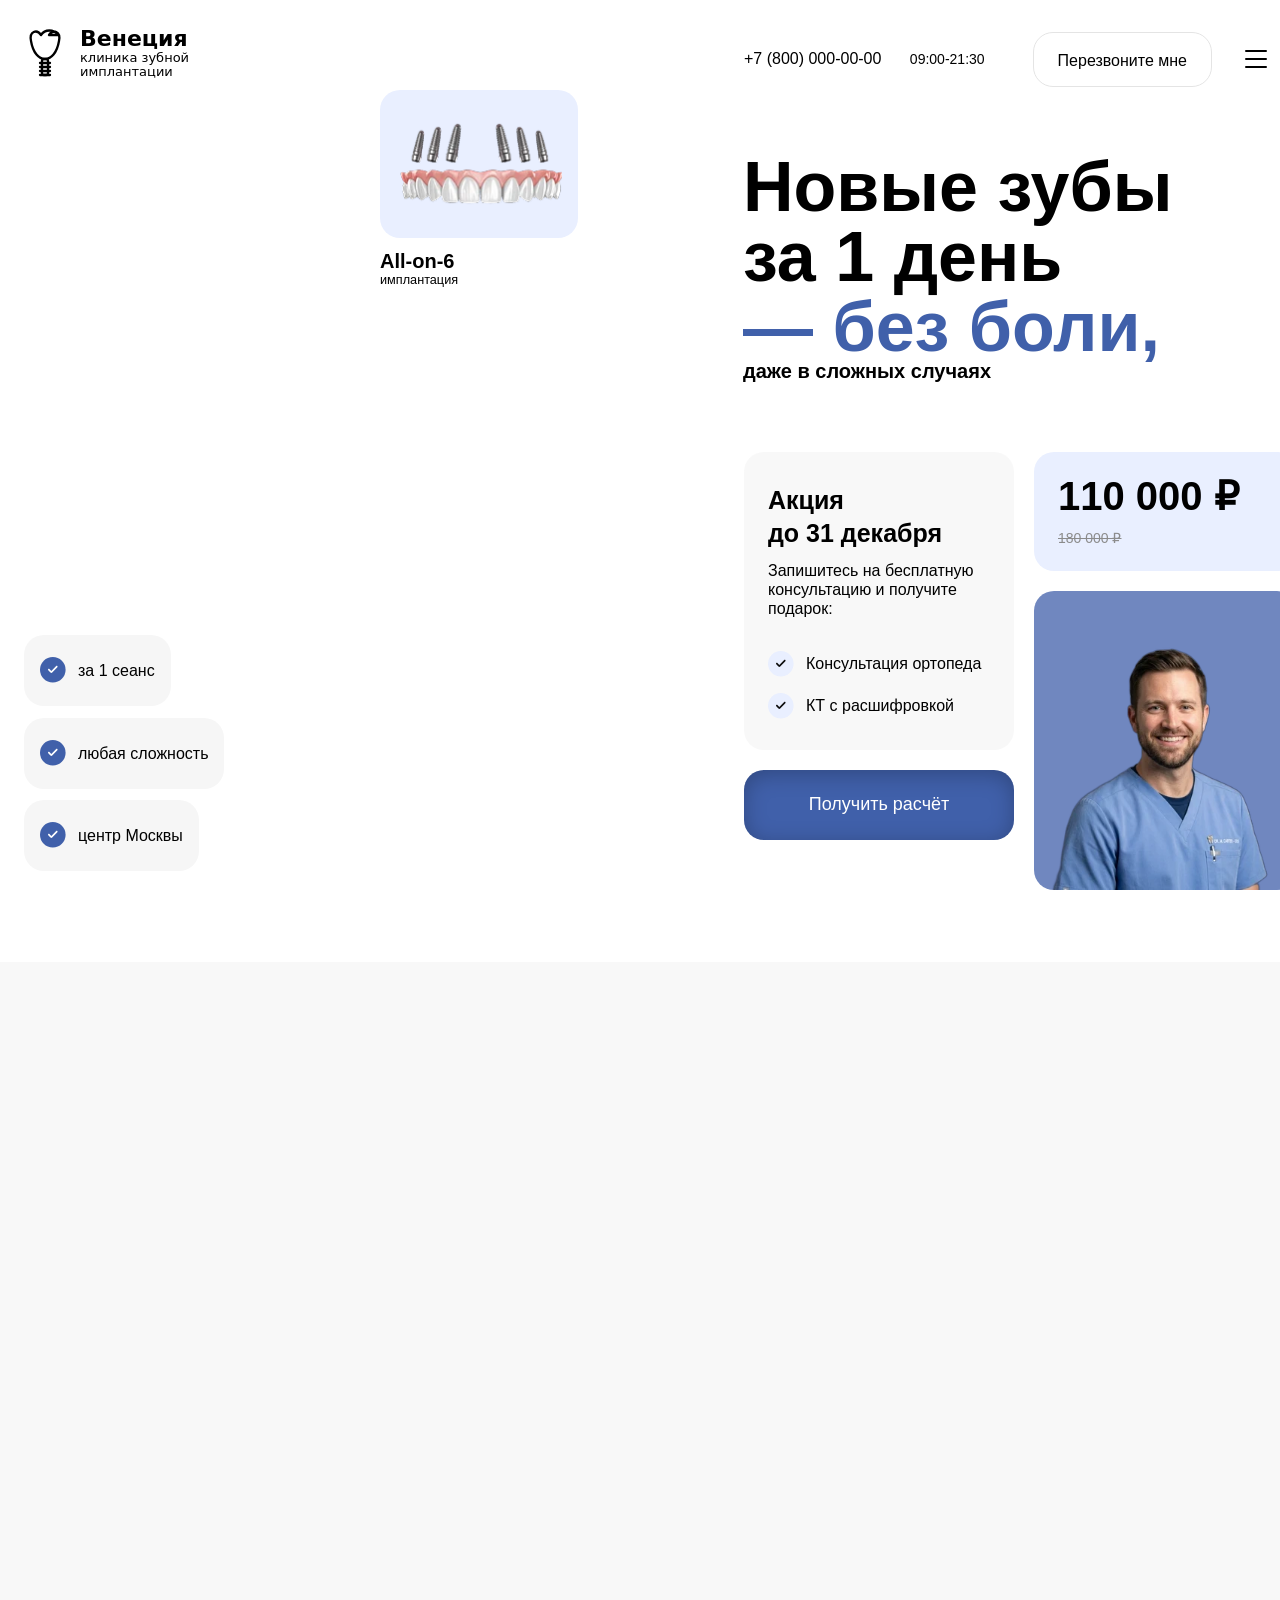
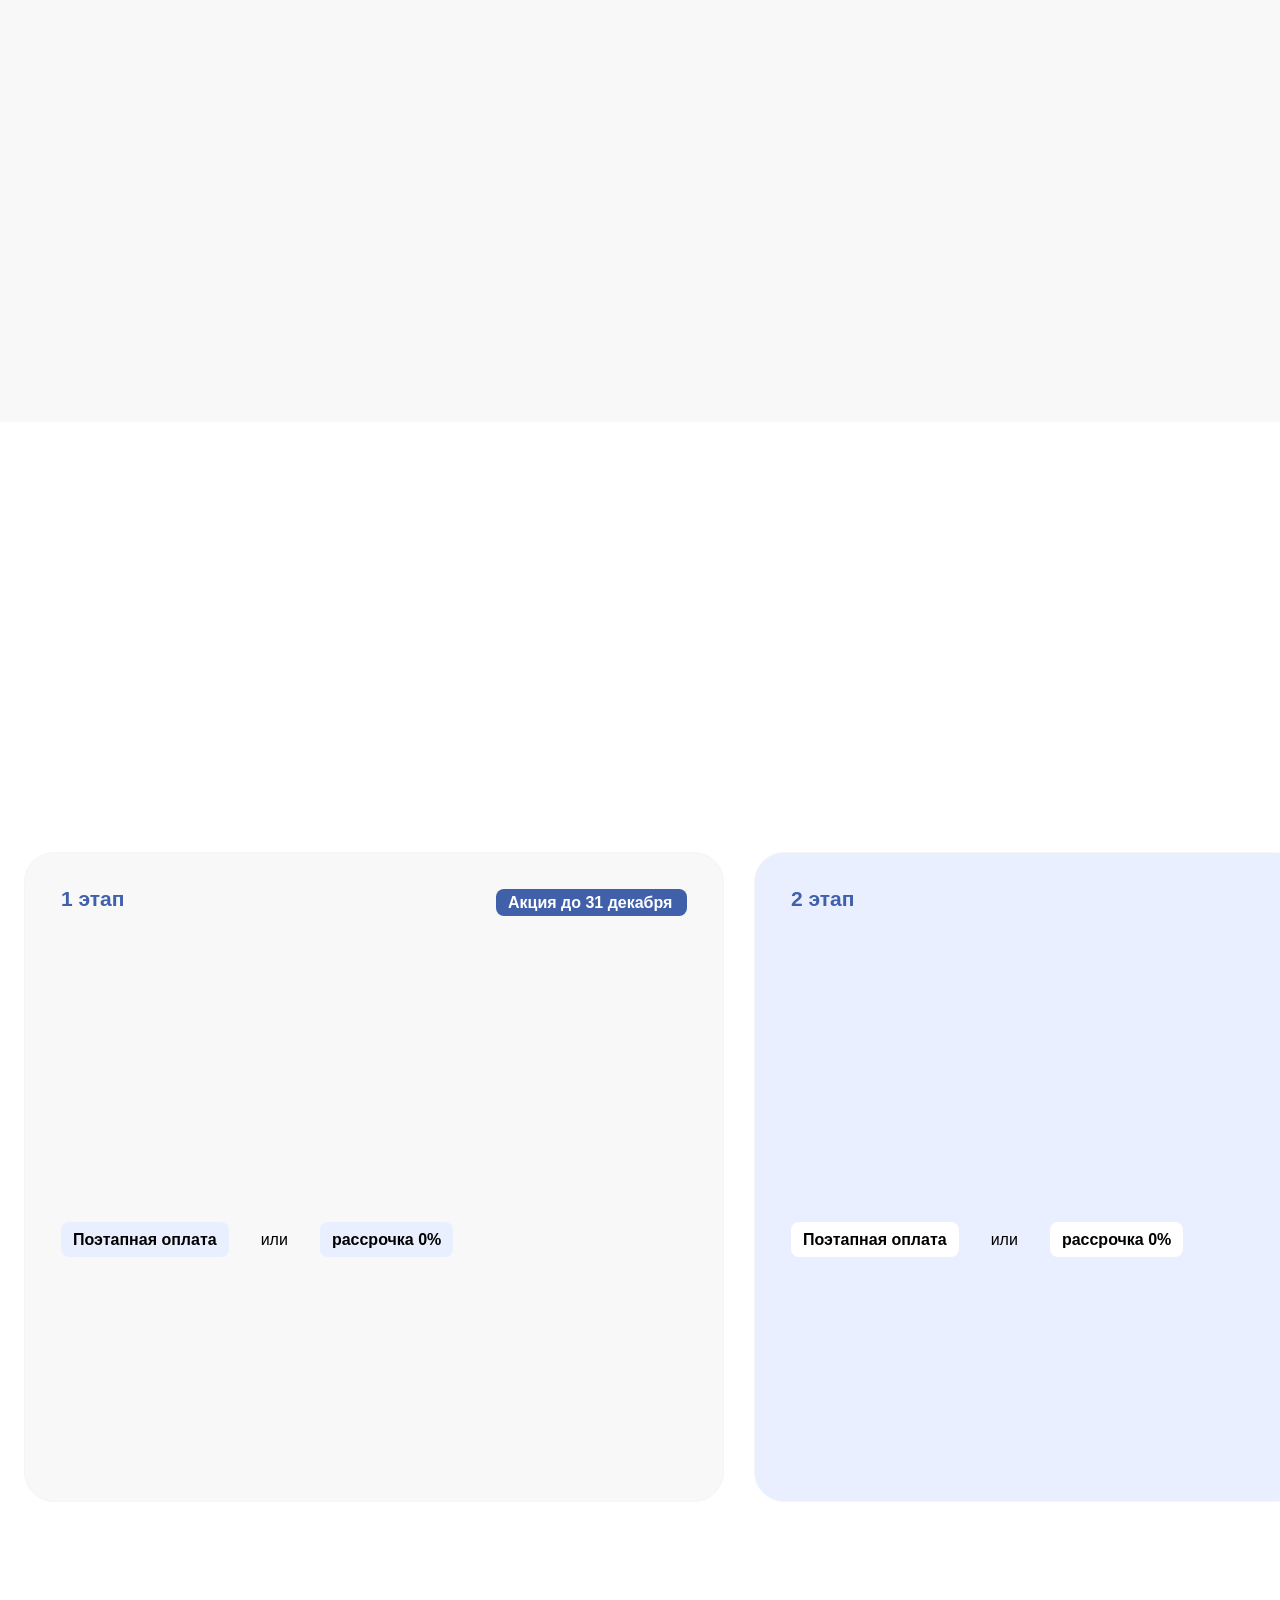
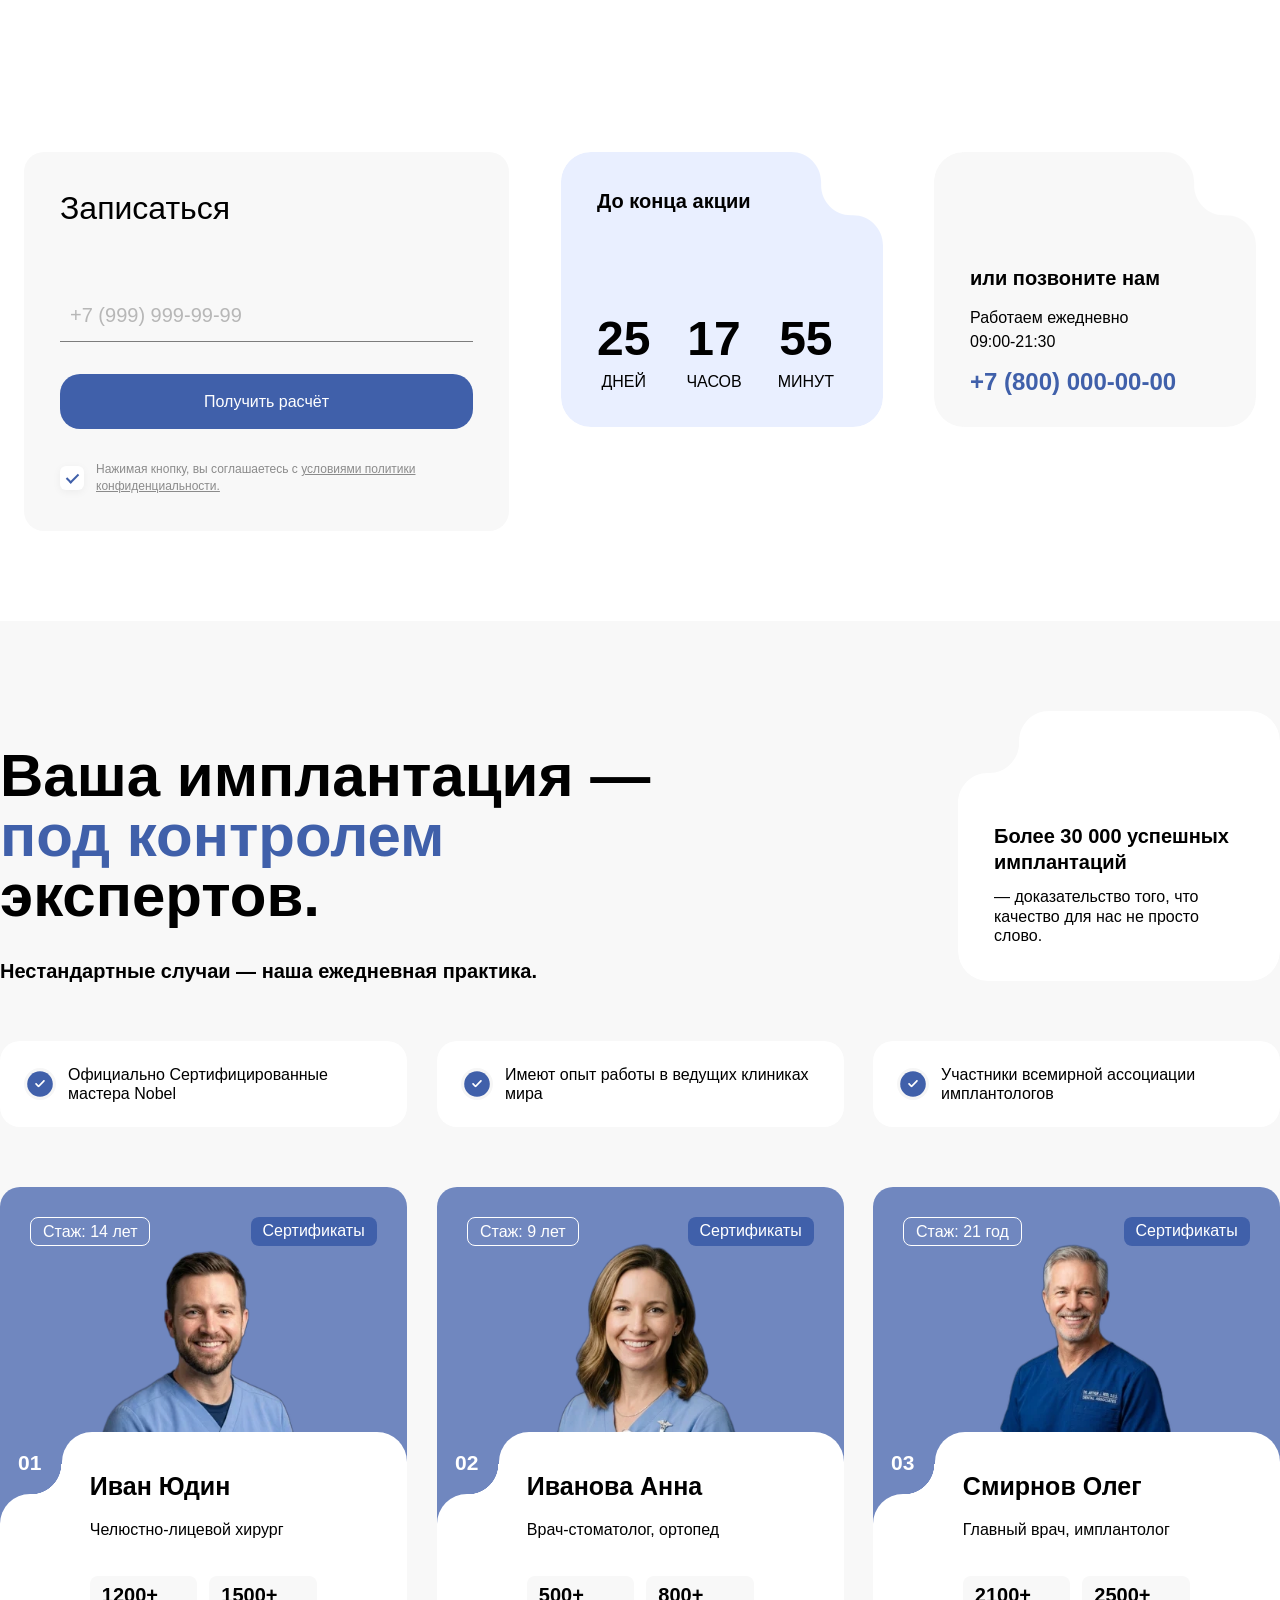
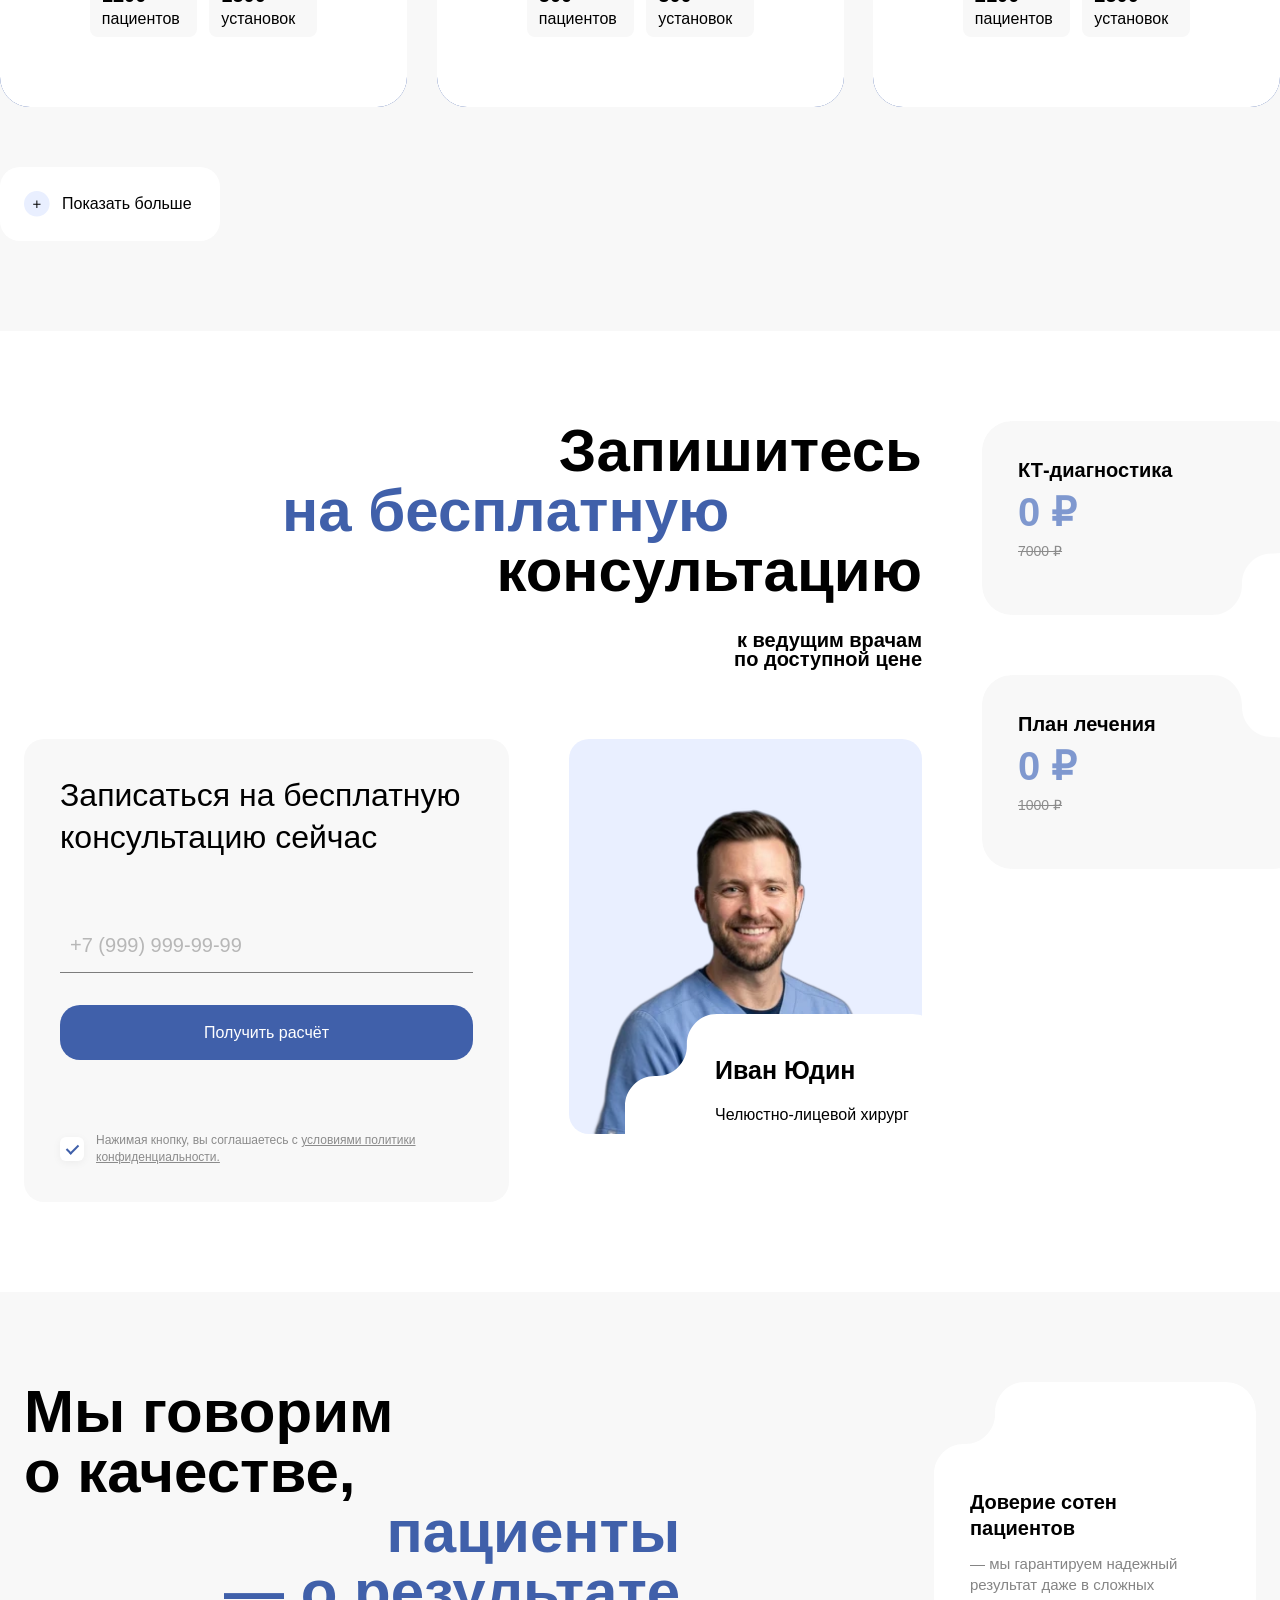
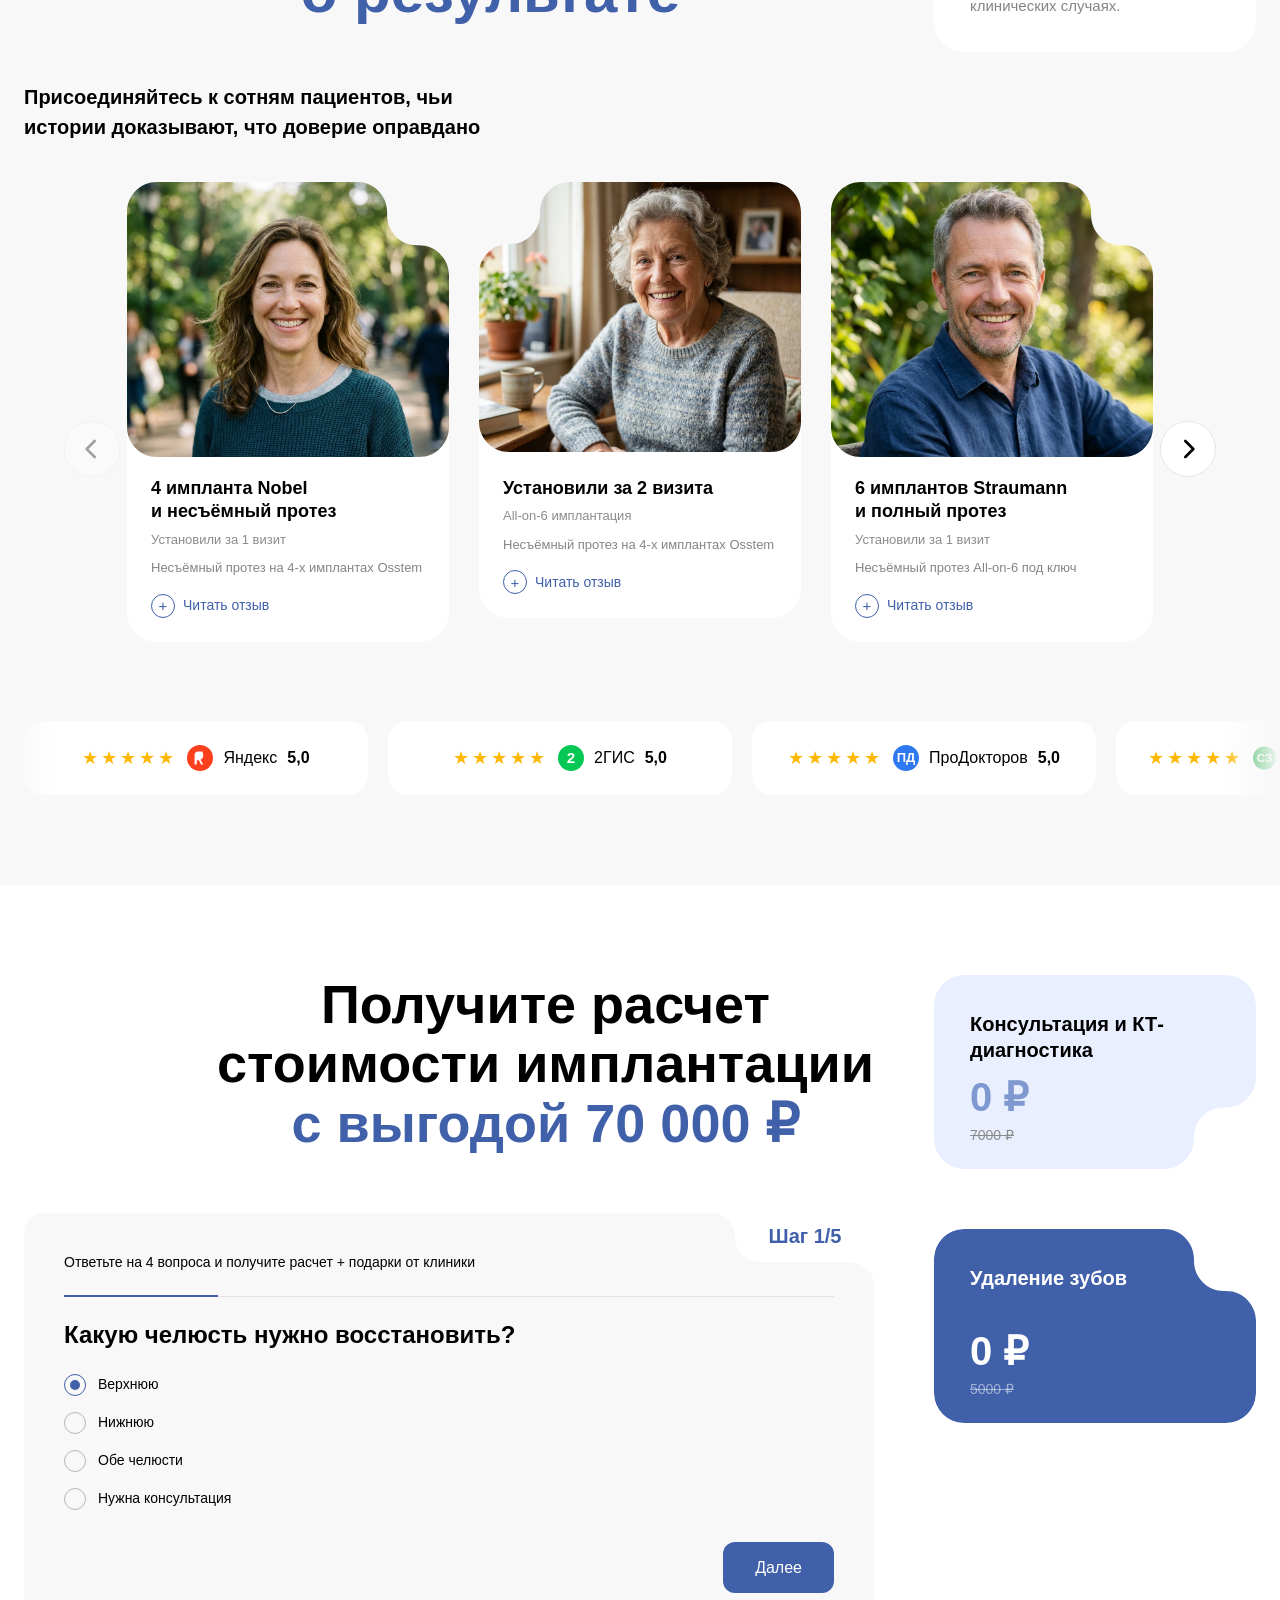
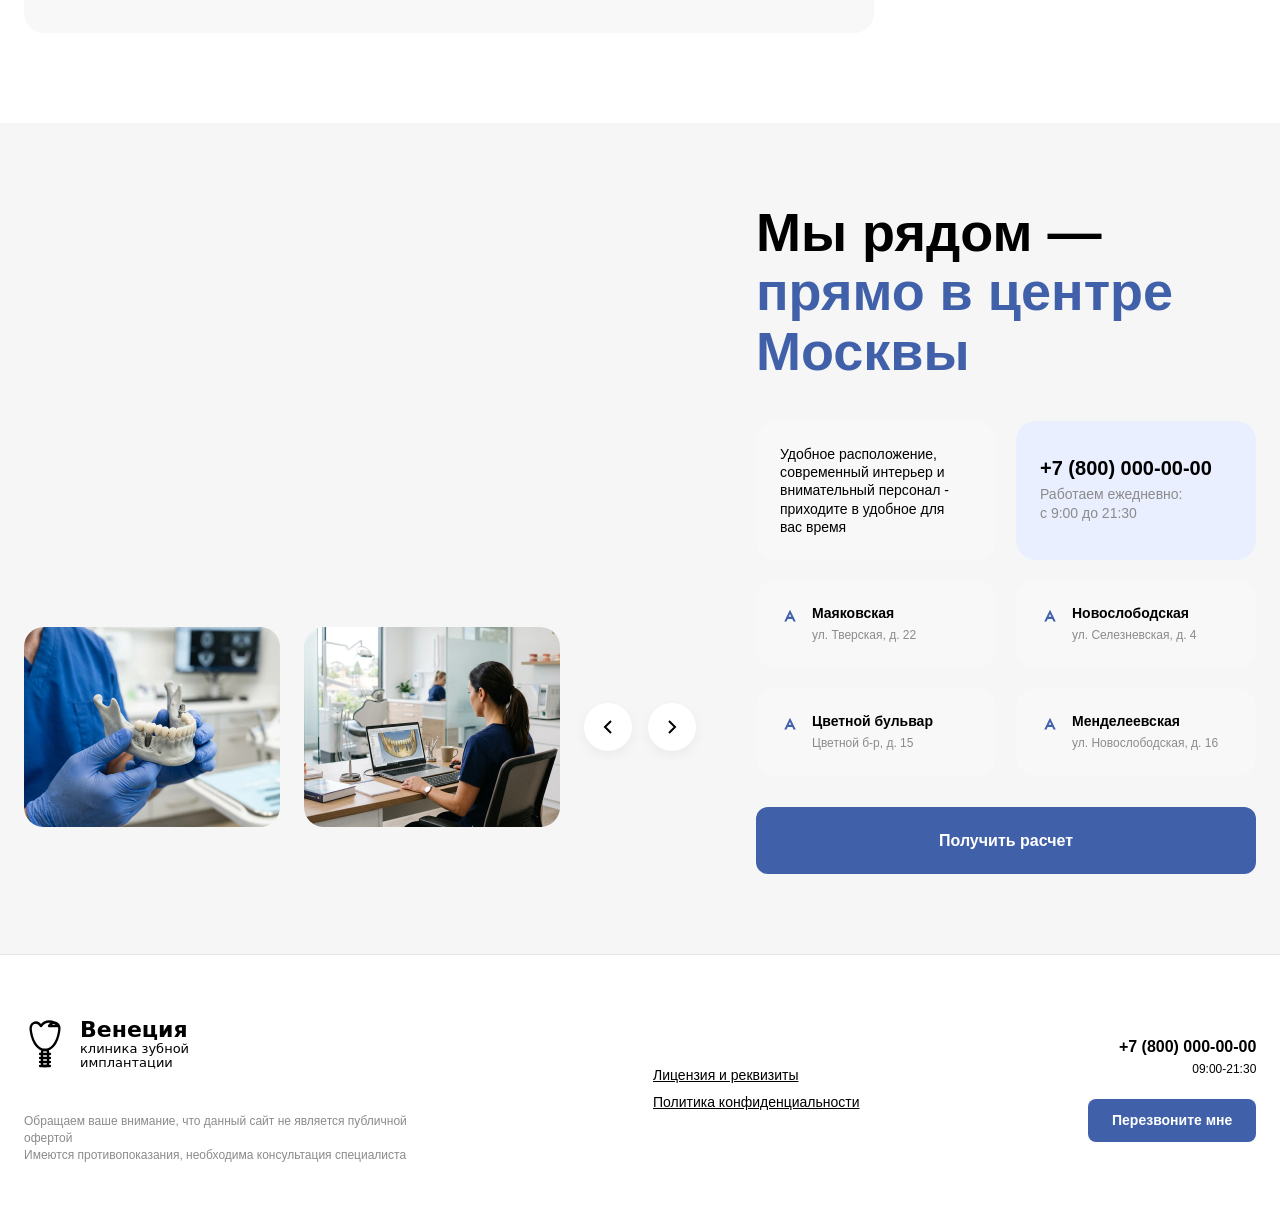
==== index.html @ 9b6a2ce0 "почти шапка" ====
<!DOCTYPE html>

<html lang="ru">

<head>
  <meta charset="utf-8" />
  <meta content="width=device-width, initial-scale=1.0" name="viewport" />
  <meta
    content="Клиника зубной имплантации Венеция — новые зубы за 1 день. Швейцарские технологии, анестезия нового поколения, гарантия приживаемости до 99%."
    name="description" />
  <meta content="index, follow" name="robots" />
  <link href="index.html" rel="canonical" />
  <title>Венеция — клиника зубной имплантации</title>
  <link href="css/index.css?v=48" rel="stylesheet" />
  <script>
    (function () {
      try { history.scrollRestoration = 'manual'; } catch (e) {}
      if (location.hash) {
        history.replaceState(null, '', location.pathname + location.search);
      }
      document.documentElement.classList.add('scroll-lock-boot');
      window.scrollTo(0, 0);
    })();
  </script>
  <script src="js/main.js?v=48" type="module"></script>
</head>

<body>
  <header class="header">
    <div class="container header__container">
      <a aria-label="Венеция — на главную" class="header__logo" href="index.html">
        <span class="visually-hidden">Венеция — клиника зубной имплантации</span>
        <svg aria-hidden="true" focusable="false" height="70" viewbox="0 0 260 70" width="260" xmlns="http://www.w3.org/2000/svg">
          <g fill="none" stroke="#000000" stroke-linecap="round" stroke-linejoin="round" stroke-width="2.3"
            transform="translate(5,5)">
            <path d="M30 6
             C24 0, 16 0, 12 6
             C8 0, 0 2, 2 12
             C4 24, 10 30, 16 30
             C22 30, 28 24, 30 12
             C32 2, 24 0, 20 6 Z"></path>
            <rect height="16" rx="2" width="6" x="13" y="30"></rect>
            <path d="M11 34 L21 34
             M11 38 L21 38
             M11 42 L21 42
             M11 46 L21 46"></path>
          </g>
          <g fill="#000000" font-family="system-ui, -apple-system, BlinkMacSystemFont, 'Segoe UI', Roboto, sans-serif">
            <text font-size="22" font-weight="600" x="56" y="22">
              Венеция
            </text>
            <text font-size="13" x="56" y="38">
              клиника зубной
            </text>
            <text font-size="13" x="56" y="52">
              имплантации
            </text>
          </g>
        </svg>
      </a>
      <div class="header__contacts">
        <a class="header__contacts-phone" href="tel:+78000000000">
          +7 (800) 000‑00‑00
        </a>
        <span class="header__contacts-phone-worktime">09:00-21:30</span>
      </div>
      <button class="header__call-button" type="button">
        Перезвоните мне
      </button>
      <button aria-controls="header-nav" aria-expanded="false" aria-label="Открыть меню"
        class="header__menu header__burger burger-button" data-burger-toggle="" type="button">
        <span class="header__burger-line"></span>
        <span class="header__burger-line"></span>
        <span class="header__burger-line"></span>
      </button>
    </div>
  </header>
  <nav aria-label="Основное меню" class="header__nav" id="header-nav" hidden>
    <ul class="header__nav-list">
      <li><a class="header__nav-link" href="#hero">Главная</a></li>
      <li><a class="header__nav-link" href="#result">Результаты</a></li>
      <li><a class="header__nav-link" href="#turnkey">Цены</a></li>
      <li><a class="header__nav-link" href="#booking">Акции</a></li>
      <li><a class="header__nav-link" href="#experts">Врачи</a></li>
      <li><a class="header__nav-link" href="#consultation">Консультация</a></li>
      <li><a class="header__nav-link" href="#reviews">Отзывы</a></li>
      <li><a class="header__nav-link" href="#contacts">Контакты</a></li>
    </ul>
    <div class="header__nav-actions">
      <a class="header__nav-phone" href="tel:+78000000000">+7 (800) 000‑00‑00</a>
      <span class="header__nav-worktime">09:00-21:30</span>
      <button class="header__nav-call" type="button">Перезвоните мне</button>
    </div>
  </nav>
  <main class="main">
    <section class="hero" id="hero">
      <div class="container hero__container">
        <div class="hero__mobile-photo" role="img" aria-label="Интерьер клиники Венеция"></div>
        <div class="hero__video-wrapper">
          <div class="hero__video-mask" data-video-toggle="">
            <video autoplay="" class="hero__video-media" loop="" muted="" playsinline="" preload="auto"
              poster="images/photos/hero__video.webp" src="videos/hero__video.mp4">
            </video>
          </div>
          <div class="hero__video-preview-block">
            <img alt="превью челюсть" class="hero__video-preview-img" src="images/photos/hero__video-preview.webp" />
            <p class="hero__video-preview-text">All-on-6</p>
            <p class="hero__video-preview-text">имплантация</p>
          </div>
          <ul class="hero__video-list">
            <li class="hero__video-item"><img alt="Hero  Video Item Icon"
                src="images/icons/hero__video-item-icon.svg" />за 1 сеанс</li>
            <li class="hero__video-item"><img alt="Hero  Video Item Icon"
                src="images/icons/hero__video-item-icon.svg" />любая сложность</li>
            <li class="hero__video-item"><img alt="Hero  Video Item Icon"
                src="images/icons/hero__video-item-icon.svg" />центр Москвы</li>
          </ul>
        </div>
        <div class="hero__info-wrapper">
          <div class="hero__info-title">
            <h1>Новые зубы за 1 день</h1>
            <span>— без боли,</span>
            <span>даже в сложных случаях</span>
          </div>
          <div class="hero__info-content">
            <div class="hero__info-action">
              <h3 class="hero__info-action-title">Акция<br />до <span class="dynamic-promo-date">28 февраля</span></h3>
              <p class="hero__info-action-text">Запишитесь на бесплатную консультацию и получите подарок:</p>
              <ul class="hero__info-action-list">
                <li class="hero__info-action-item"><img alt="Hero  Info Action Item Icon"
                    src="images/icons/hero__info-action-item-icon.svg" />Консультация
                  ортопеда</li>
                <li class="hero__info-action-item"><img alt="Hero  Info Action Item Icon"
                    src="images/icons/hero__info-action-item-icon.svg" />КТ с
                  расшифровкой</li>
              </ul>
            </div>
            <button class="hero__info-button" type="button">
              Получить расчёт
            </button>
            <div class="hero__info-price">
              <p class="hero__info-price-actual">110 000 ₽</p>
              <span class="hero__info-price--strike">180 000 ₽</span>
            </div>
            <div class="hero__info-picture">
            </div>
          </div>
        </div>
      </div>
    </section>
    <section class="result" id="result">
      <div class="container result__container">
        <div class="result__info-wrapper">
          <div class="result__info-text">
            <h2 class="result__info-title">Восстановим зубы без боли — результат гарантирован,
              <span class="result__info-title-accent">приживаемость до 99%</span>
            </h2>
            <p class="result__info-descr">Современные швейцарские технологии, анестезия нового поколения и команда
              имплантологов с опытом более 15 лет.</p>
          </div>
          <div class="result__info-cards">
            <ul class="result__info-cards-list">
              <li class="result__info-cards-item">
                <span class="result__info-cards-number">01</span>
                <h3 class="result__info-cards-title">Боитесь боли?</h3>
                <p class="result__info-cards-text">Седация, наркоз, без неприятных ощущений</p>
              </li>
              <li class="result__info-cards-item">
                <span class="result__info-cards-number">02</span>
                <h3 class="result__info-cards-title">Сомневаетесь в приживаемости?</h3>
                <p class="result__info-cards-text">Проверенные системы, гарантия производителя</p>
              </li>
              <li class="result__info-cards-item">
                <span class="result__info-cards-number">03</span>
                <h3 class="result__info-cards-title">Сложный случай?</h3>
                <p class="result__info-cards-text">Имплантируем даже при потере кости</p>
              </li>
              <li class="result__info-cards-item">
                <span class="result__info-cards-number">04</span>
                <h3 class="result__info-cards-title">Не хотите долго ждать?</h3>
                <p class="result__info-cards-text">Установка временного импланта за 1 приём</p>
              </li>
            </ul>
          </div>
        </div>
        <div class="result__media-wrapper">
          <div class="result__media-doctor">
            <img alt="Expert 3" class="result__media-doctor-img" src="images/photos/expert_3.webp" />
            <div class="result__media-doctor-text">
              <h3>Смирнов Олег</h3>
              <p>Главный врач, имплантолог</p>
            </div>
          </div>
          <div class="result__media-plan">
            <h3 class="result__media-plan-title">Получите персональный<br />план имплантации</h3>
            <p class="result__media-plan-text"><img alt="Result  Media Plan Text Icon"
                src="images/icons/result__media-plan-text-icon.svg" />за 1 визит</p>
            <button class="result__media-button" type="button">
              Получить расчёт
            </button>
          </div>
        </div>
      </div>
    </section>
    <section class="turnkey" id="turnkey">
      <div class="container turnkey__container">
        <div class="turnkey__top">
          <h2 class="turnkey__title">Вернем все зубы за<br />один день «под ключ»<br />
            <span class="turnkey__title-span">с выгодой 70 000 ₽</span>
          </h2>
          <div class="turnkey__countries-block">
            <div class="turnkey__countries-content">
              <p class="turnkey__countries-text">Работаем с надежными марками имплантов из Кореи, Швейцарии, США и
                Израиля</p>
              <ul class="turnkey__countries-icons">
                <li class="turnkey__countries-icon">
                  <img alt="Корея" class="turnkey__countries-img" src="images/photos/turnkey__countries-korea.webp" />
                </li>
                <li class="turnkey__countries-icon">
                  <img alt="Швейцария" class="turnkey__countries-img"
                    src="images/photos/turnkey__countries-switzerland.webp" />
                </li>
                <li class="turnkey__countries-icon">
                  <img alt="США" class="turnkey__countries-img" src="images/photos/turnkey__countries-usa.webp" />
                </li>
                <li class="turnkey__countries-icon">
                  <img alt="Израиль" class="turnkey__countries-img"
                    src="images/photos/turnkey__countries-israel.webp" />
                </li>
              </ul>
            </div>
          </div>
        </div>
        <div class="turnkey__bottom">
          <div class="turnkey__implantation">
            <span class="turnkey__implantation-phase-number">1 этап</span>
            <span class="turnkey__implantation-action">Акция до <span class="dynamic-promo-date">28
                февраля</span></span>
            <h2 class="turnkey__implantation-title">Имплантация зубов</h2>
            <p class="turnkey__implantation-descr">Выбор метода зависит от вашего плана лечения
              <img alt="Turnkey  Implantation Descr Img" class="turnkey__implantation-descr-img"
                src="images/photos/turnkey__implantation-descr-img.webp" />
            </p>
            <div class="turnkey__implantation-cards">
              <div class="turnkey__implantation-card">
                <span class="turnkey__implantation-card-number">Метод 1</span>
                <p class="turnkey__implantation-card-text">Все зубы на 4-х имплантах</p>
                <span class="turnkey__implantation-card-price">110 000 ₽</span>
                <img alt="Turnkey  Implantation Card Img 1" class="turnkey__implantation-card-img"
                  src="images/photos/turnkey__implantation-card-img-1.webp" />
                <span class="turnkey__implantation-card-price--strike">180 000 ₽</span>
              </div>
              <div class="turnkey__implantation-card">
                <span class="turnkey__implantation-card-number">Метод 2</span>
                <p class="turnkey__implantation-card-text">Все зубы на 6-х имплантах</p>
                <span class="turnkey__implantation-card-price">170 000 ₽</span>
                <img alt="Turnkey  Implantation Card Img 2" class="turnkey__implantation-card-img"
                  src="images/photos/turnkey__implantation-card-img-2.webp" />
                <span class="turnkey__implantation-card-price--strike">240 000 ₽</span>
              </div>
            </div>
            <div class="turnkey__implantation-choice-payment">
              <span>Поэтапная оплата</span>
              <span>или</span>
              <span>рассрочка 0%</span>
            </div>
            <ul class="turnkey__implantation-plus-list">
              <li class="turnkey__implantation-plus-item">
                <img alt="Turnkey  Implantacion Plus Icon" class="turnkey__implantation-plus-icon"
                  src="images/icons/turnkey__implantacion-plus-icon.svg" />
                <p class="turnkey__implantation-plus-title">Гарантия на все импланты</p>
                <p class="turnkey__implantation-plus-descr">Пожизненно</p>
              </li>
              <li class="turnkey__implantation-plus-item">
                <img alt="Turnkey  Implantacion Plus Icon" class="turnkey__implantation-plus-icon"
                  src="images/icons/turnkey__implantacion-plus-icon.svg" />
                <p class="turnkey__implantation-plus-title">Гарантия на работу врача</p>
                <p class="turnkey__implantation-plus-descr">Расширенная до 2-х лет</p>
              </li>
              <li class="turnkey__implantation-plus-item">
                <img alt="Turnkey  Implantacion Plus Icon" class="turnkey__implantation-plus-icon"
                  src="images/icons/turnkey__implantacion-plus-icon.svg" />
                <p class="turnkey__implantation-plus-title">Ежегодные профосмотры</p>
                <p class="turnkey__implantation-plus-descr">Бесплатно</p>
              </li>
            </ul>
          </div>
          <div class="turnkey__prosthetics">
            <span class="turnkey__prosthetics-phase-number">2 этап</span>
            <h2 class="turnkey__prosthetics-title">Имплантация зубов</h2>
            <p class="turnkey__prosthetics-descr">Проводится сразу в день операции
              <img alt="Turnkey  Implantation Descr Img" class="turnkey__implantation-descr-img"
                src="images/photos/turnkey__implantation-descr-img.webp" />
            </p>
            <div class="turnkey__prosthetics-card">
              <p class="turnkey__prosthetics-card-text">Сверхпрочный несъёмный протез</p>
              <span class="turnkey__prosthetics-card-price">60 000 ₽</span>
              <img alt="Turnkey  Prosthetics Card Img" class="turnkey__prosthetics-card-img"
                src="images/photos/turnkey__prosthetics-card-img.webp" />
            </div>
            <div class="turnkey__prosthetics-choice-payment">
              <span>Поэтапная оплата</span>
              <span>или</span>
              <span>рассрочка 0%</span>
            </div>
            <ul class="turnkey__prosthetics-plus-list">
              <li class="turnkey__prosthetics-plus-item">
                <img alt="Turnkey  Implantacion Plus Icon" class="turnkey__prosthetics-plus-icon"
                  src="images/icons/turnkey__implantacion-plus-icon.svg" />
                <p class="turnkey__prosthetics-plus-title">Моделирование улыбки</p>
                <p class="turnkey__prosthetics-plus-descr">Бесплатно</p>
              </li>
              <li class="turnkey__prosthetics-plus-item">
                <img alt="Turnkey  Implantacion Plus Icon" class="turnkey__prosthetics-plus-icon"
                  src="images/icons/turnkey__implantacion-plus-icon.svg" />
                <p class="turnkey__prosthetics-plus-title">Укрепление титановой балкой</p>
                <p class="turnkey__prosthetics-plus-descr">Бесплатно</p>
              </li>
              <li class="turnkey__prosthetics-plus-item">
                <img alt="Turnkey  Implantacion Plus Icon" class="turnkey__prosthetics-plus-icon"
                  src="images/icons/turnkey__implantacion-plus-icon.svg" />
                <p class="turnkey__prosthetics-plus-title">Увеличенный срок использования</p>
                <p class="turnkey__prosthetics-plus-descr">Бесплатно</p>
              </li>
            </ul>
          </div>
        </div>
      </div>
    </section>
    <section class="booking" id="booking">
      <div class="container booking__container">
        <h2 class="booking__title">Воспользуйтесь предложением<br />и забронируйте цену
          <span class="booking__title-span">с выгодой 70 000 ₽</span>
        </h2>
        <div class="booking__content">
          <form action="" class="booking__form" method="post">
            <label class="booking__form-label-tel" for="booking-phone">Записаться</label>
            <input autocomplete="off" class="booking__form-input-tel" id="booking-phone" name="booking-phone"
              placeholder="+7 (999) 999-99-99" type="tel" />
            <button class="booking__form-button" type="submit">Получить расчёт</button>
            <label class="booking__form-agreement-wrapper" for="booking-agreement">
              <input checked="" class="booking__form-input-agreement" id="booking-agreement" name="booking-agreement"
                type="checkbox" value="agreement" />
              <span class="booking__form-checkbox-custom"></span>
              <span class="booking__form-label-agreement">Нажимая кнопку, вы соглашаетесь c
                <a href="privacy.html">условиями политики конфиденциальности.</a>
              </span>
            </label>
          </form>
          <article class="booking__countdown">
            <p class="booking__countdown-title">До конца акции</p>
            <div class="booking__countdown-digits">
              <div class="booking__countdown-digit">
                <span class="booking__countdown-digit-number" id="timer-days">00</span>
                <span class="booking__countdown-digit-label">Дней</span>
              </div>
              <div class="booking__countdown-digit">
                <span class="booking__countdown-digit-number" id="timer-hours">00</span>
                <span class="booking__countdown-digit-label">Часов</span>
              </div>
              <div class="booking__countdown-digit">
                <span class="booking__countdown-digit-number" id="timer-minutes">00</span>
                <span class="booking__countdown-digit-label">Минут</span>
              </div>
            </div>
          </article>
          <div class="booking__contact">
            <p class="booking__contact-text">или позвоните нам</p>
            <p class="booking__contact-text">Работаем ежедневно<br />09:00-21:30</p>
            <a class="booking__contact-phone" href="tel:+78000000000">
              +7 (800) 000‑00‑00
            </a>
          </div>
        </div>
      </div>
    </section>
    <section class="experts" id="experts">
      <div class="container experts__container">
        <div class="experts__top">
          <div class="experts__top-text">
            <h2 class="experts__top-title">Ваша имплантация —<br /><span>под контролем</span><br />экспертов.</h2>
            <p class="experts__top-descr">Нестандартные случаи — наша ежедневная практика.</p>
          </div>
          <div class="experts__top-successes">
            <h3 class="experts__top-successes-title">Более 30 000 успешных имплантаций</h3>
            <p class="experts__top-successes-descr">— доказательство того, что качество для нас не просто слово.</p>
          </div>
        </div>
        <div class="experts__middle">
          <ul class="experts__middle-list">
            <li class="experts__middle-item"><img alt="Experts  Midle Item Img" class="experts__middle-item-img"
                src="images/icons/experts__midle-item-img.svg" />
              Официально Сертифицированные мастера Nobel</li>
            <li class="experts__middle-item"><img alt="Experts  Midle Item Img" class="experts__middle-item-img"
                src="images/icons/experts__midle-item-img.svg" />
              Имеют опыт работы в ведущих клиниках мира</li>
            <li class="experts__middle-item"><img alt="Experts  Midle Item Img" class="experts__middle-item-img"
                src="images/icons/experts__midle-item-img.svg" />
              Участники всемирной ассоциации имплантологов</li>
          </ul>
        </div>
        <div class="experts__bottom">
          <ul class="experts__bottom-list" id="experts-list">
            <li class="experts__bottom-item">
              <div class="experts__bottom-top">
                <p>Стаж: 14 лет</p>
                <p>Сертификаты</p>
              </div>
              <img alt="Expert 1" class="experts__bottom-img" src="images/photos/expert_1.webp" />
              <span class="experts__bottom-number">01</span>
              <div class="experts__bottom-bottom-mask">
                <div class="experts__card-bg-high"></div>
                <div class="experts__card-bg-low"></div>
                <div class="experts__card-bg-curve"></div>
                <div class="experts__bottom-bottom-content">
                  <h3 class="experts__bottom-bottom-title">Иван Юдин</h3>
                  <p class="experts__bottom-bottom-descr">Челюстно-лицевой хирург</p>
                  <div class="experts__bottom-bottom-metrics">
                    <div class="experts__bottom-bottom-metric">
                      <p class="experts__bottom-bottom-metric-count">1200+</p>
                      <p class="experts__bottom-bottom-metric-name">пациентов</p>
                    </div>
                    <div class="experts__bottom-bottom-metric">
                      <p class="experts__bottom-bottom-metric-count">1500+</p>
                      <p class="experts__bottom-bottom-metric-name">установок</p>
                    </div>
                  </div>
                </div>
              </div>
            </li>
            <li class="experts__bottom-item">
              <div class="experts__bottom-top">
                <p>Стаж: 9 лет</p>
                <p>Сертификаты</p>
              </div>
              <img alt="Expert 2" class="experts__bottom-img" src="images/photos/expert_2.webp" />
              <span class="experts__bottom-number">02</span>
              <div class="experts__bottom-bottom-mask">
                <div class="experts__card-bg-high"></div>
                <div class="experts__card-bg-low"></div>
                <div class="experts__card-bg-curve"></div>
                <div class="experts__bottom-bottom-content">
                  <h3 class="experts__bottom-bottom-title">Иванова Анна</h3>
                  <p class="experts__bottom-bottom-descr">Врач-стоматолог, ортопед</p>
                  <div class="experts__bottom-bottom-metrics">
                    <div class="experts__bottom-bottom-metric">
                      <p class="experts__bottom-bottom-metric-count">500+</p>
                      <p class="experts__bottom-bottom-metric-name">пациентов</p>
                    </div>
                    <div class="experts__bottom-bottom-metric">
                      <p class="experts__bottom-bottom-metric-count">800+</p>
                      <p class="experts__bottom-bottom-metric-name">установок</p>
                    </div>
                  </div>
                </div>
              </div>
            </li>
            <li class="experts__bottom-item">
              <div class="experts__bottom-top">
                <p>Стаж: 21 год</p>
                <p>Сертификаты</p>
              </div>
              <img alt="Expert 3" class="experts__bottom-img" src="images/photos/expert_3.webp" />
              <span class="experts__bottom-number">03</span>
              <div class="experts__bottom-bottom-mask">
                <div class="experts__card-bg-high"></div>
                <div class="experts__card-bg-low"></div>
                <div class="experts__card-bg-curve"></div>
                <div class="experts__bottom-bottom-content">
                  <h3 class="experts__bottom-bottom-title">Смирнов Олег</h3>
                  <p class="experts__bottom-bottom-descr">Главный врач, имплантолог</p>
                  <div class="experts__bottom-bottom-metrics">
                    <div class="experts__bottom-bottom-metric">
                      <p class="experts__bottom-bottom-metric-count">2100+</p>
                      <p class="experts__bottom-bottom-metric-name">пациентов</p>
                    </div>
                    <div class="experts__bottom-bottom-metric">
                      <p class="experts__bottom-bottom-metric-count">2500+</p>
                      <p class="experts__bottom-bottom-metric-name">установок</p>
                    </div>
                  </div>
                </div>
              </div>
            </li>
            <li class="experts__bottom-item" style="display: none;">
              <div class="experts__bottom-top">
                <p>Стаж: 11 лет</p>
                <p>Сертификаты</p>
              </div>
              <img alt="Expert 4" class="experts__bottom-img" src="images/photos/expert_4.webp" />
              <span class="experts__bottom-number">04</span>
              <div class="experts__bottom-bottom-mask">
                <div class="experts__card-bg-high"></div>
                <div class="experts__card-bg-low"></div>
                <div class="experts__card-bg-curve"></div>
                <div class="experts__bottom-bottom-content">
                  <h3 class="experts__bottom-bottom-title">Козлова Мария</h3>
                  <p class="experts__bottom-bottom-descr">Стоматолог-терапевт</p>
                  <div class="experts__bottom-bottom-metrics">
                    <div class="experts__bottom-bottom-metric">
                      <p class="experts__bottom-bottom-metric-count">900+</p>
                      <p class="experts__bottom-bottom-metric-name">пациентов</p>
                    </div>
                    <div class="experts__bottom-bottom-metric">
                      <p class="experts__bottom-bottom-metric-count">1100+</p>
                      <p class="experts__bottom-bottom-metric-name">установок</p>
                    </div>
                  </div>
                </div>
              </div>
            </li>
            <li class="experts__bottom-item" style="display: none;">
              <div class="experts__bottom-top">
                <p>Стаж: 16 лет</p>
                <p>Сертификаты</p>
              </div>
              <img alt="Expert 5" class="experts__bottom-img" src="images/photos/expert_5.webp" />
              <span class="experts__bottom-number">05</span>
              <div class="experts__bottom-bottom-mask">
                <div class="experts__card-bg-high"></div>
                <div class="experts__card-bg-low"></div>
                <div class="experts__card-bg-curve"></div>
                <div class="experts__bottom-bottom-content">
                  <h3 class="experts__bottom-bottom-title">Васильев Игорь</h3>
                  <p class="experts__bottom-bottom-descr">Врач-ортодонт</p>
                  <div class="experts__bottom-bottom-metrics">
                    <div class="experts__bottom-bottom-metric">
                      <p class="experts__bottom-bottom-metric-count">1400+</p>
                      <p class="experts__bottom-bottom-metric-name">пациентов</p>
                    </div>
                    <div class="experts__bottom-bottom-metric">
                      <p class="experts__bottom-bottom-metric-count">1600+</p>
                      <p class="experts__bottom-bottom-metric-name">установок</p>
                    </div>
                  </div>
                </div>
              </div>
            </li>
            <li class="experts__bottom-item" style="display: none;">
              <div class="experts__bottom-top">
                <p>Стаж: 25 лет</p>
                <p>Сертификаты</p>
              </div>
              <img alt="Expert 6" class="experts__bottom-img" src="images/photos/expert_6.webp" />
              <span class="experts__bottom-number">06</span>
              <div class="experts__bottom-bottom-mask">
                <div class="experts__card-bg-high"></div>
                <div class="experts__card-bg-low"></div>
                <div class="experts__card-bg-curve"></div>
                <div class="experts__bottom-bottom-content">
                  <h3 class="experts__bottom-bottom-title">Попова Елена</h3>
                  <p class="experts__bottom-bottom-descr">Пародонтолог высшей категории</p>
                  <div class="experts__bottom-bottom-metrics">
                    <div class="experts__bottom-bottom-metric">
                      <p class="experts__bottom-bottom-metric-count">2800+</p>
                      <p class="experts__bottom-bottom-metric-name">пациентов</p>
                    </div>
                    <div class="experts__bottom-bottom-metric">
                      <p class="experts__bottom-bottom-metric-count">3400+</p>
                      <p class="experts__bottom-bottom-metric-name">установок</p>
                    </div>
                  </div>
                </div>
              </div>
            </li>
          </ul>
          <button class="experts__bottom-button" id="experts-show-more" type="button">
            <img alt="Experts  Bottom Button" class="experts__bottom-button-img"
              src="images/icons/experts__bottom-button.svg" />Показать больше
          </button>
        </div>
      </div>
    </section>
    <section class="consultation" id="consultation">
      <div class="container consultation__container">
        <div class="consultation__content">
          <div class="consultation__content-text">
            <h2 class="consultation__content-title">Запишитесь<br /><span>на бесплатную</span>консультацию</h2>
            <p class="consultation__content-descr">к ведущим врачам<br />по доступной цене</p>
          </div>
          <div class="consultation__content-media">
            <form action="" class="consultation__form" method="post">
              <label class="consultation__form-label consultation-form__label--tel" for="user-phone">Записаться на
                бесплатную консультацию сейчас</label>
              <input autocomplete="off" class="consultation__form-input consultation-form__input--tel" id="user-phone" name="user-phone"
                placeholder="+7 (999) 999-99-99" type="tel" />
              <button class="consultation__form-button" type="submit">Получить расчёт</button>
              <label class="consultation__form-agreement" for="consultation-agreement">
                <input checked="" class="consultation__form-checkbox" id="consultation-agreement" name="agreement"
                  type="checkbox" value="agreement" />
                <span class="consultation__form-checkbox-custom"></span>
                <span class="consultation__form-checkbox-label">
                  Нажимая кнопку, вы соглашаетесь c
                  <a href="privacy.html">условиями политики конфиденциальности.</a>
                </span>
              </label>
            </form>
            <div class="consultation__content-media-doctor">
              <div class="consultation__content-media-doctor-text">
                <h3 class="consultation__content-media-doctor-title">Иван Юдин</h3>
                <p class="consultation__content-media-doctor-descr">Челюстно-лицевой хирург</p>
              </div>
            </div>
          </div>
        </div>
        <div class="consultation__sales">
          <div class="consultation__sale">
            <h3 class="consultation__sale-title">КТ-диагностика</h3>
            <p class="consultation__sale-price">0 ₽</p>
            <span class="consultation__sale-price--strike">7000 ₽</span>
          </div>
          <div class="consultation__sale">
            <h3 class="consultation__sale-title">План лечения</h3>
            <p class="consultation__sale-price">0 ₽</p>
            <span class="consultation__sale-price--strike">1000 ₽</span>
          </div>
        </div>
      </div>
    </section>
    <section class="reviews" id="reviews">
      <div class="container reviews__container">
        <div class="reviews__content">
          <div class="reviews__header">
            <div class="reviews__left-text">
              <h2 class="reviews__left-title">Мы говорим<br />о качестве,<br /><span
                  class="reviews__left-title-accent reviews__left-title-accent--top">пациенты</span><span
                  class="reviews__left-title-accent reviews__left-title-accent--bottom">— о результате</span></h2>
              <p class="reviews__left-descr">Присоединяйтесь к сотням пациентов, чьи истории доказывают, что доверие
                оправдано</p>
            </div>
            <div class="reviews__right-badge">
              <h3 class="reviews__badge-title">Доверие сотен<br />пациентов</h3>
              <p class="reviews__badge-descr">— мы гарантируем надежный результат даже в сложных клинических случаях.
              </p>
            </div>
          </div>
          <div class="reviews__carousel-container">
            <nav aria-label="Навигация по отзывам" class="reviews__nav">
              <button aria-label="Предыдущий отзыв" class="reviews__nav-btn" id="reviews-prev" type="button">
                <svg aria-hidden="true" fill="none" height="24" viewbox="0 0 18 18" width="24">
                  <path d="M11 3L5 9l6 6" stroke="currentColor" stroke-linecap="round" stroke-linejoin="round"
                    stroke-width="2"></path>
                </svg>
              </button>
              <button aria-label="Следующий отзыв" class="reviews__nav-btn" id="reviews-next" type="button">
                <svg aria-hidden="true" fill="none" height="24" viewbox="0 0 18 18" width="24">
                  <path d="M7 3l6 6-6 6" stroke="currentColor" stroke-linecap="round" stroke-linejoin="round"
                    stroke-width="2"></path>
                </svg>
              </button>
            </nav>
            <div class="reviews__cards-wrapper">
              <ul class="reviews__cards-list" id="reviews-cards-list">
                <li class="reviews__card">
                  <img alt="Пациентка клиники Венеция" class="reviews__card-photo"
                    src="images/photos/reviews__card-photo-1.webp" />
                  <div class="reviews__card-body">
                    <h3 class="reviews__card-title">4 импланта Nobel<br />и несъёмный протез</h3>
                    <p class="reviews__card-subtitle">Установили за 1 визит</p>
                    <p class="reviews__card-descr">Несъёмный протез на 4-х имплантах Osstem</p>
                    <div class="reviews__card-full" hidden="">
                      <p>Я очень долго откладывала лечение — боялась боли и долгого восстановления. В клинике Венеция
                        всё прошло в один день и абсолютно без боли. Уже через неделю я забыла, что у меня когда-то не
                        было зубов. Огромная благодарность врачу!</p>
                    </div>
                    <button aria-expanded="false" class="reviews__card-toggle" type="button">
                      <span class="reviews__toggle-icon">+</span>
                      <span class="reviews__toggle-text">Читать отзыв</span>
                    </button>
                  </div>
                </li>
                <li class="reviews__card">
                  <img alt="Пациентка клиники Венеция" class="reviews__card-photo"
                    src="images/photos/reviews__card-photo-2.webp" />
                  <div class="reviews__card-body">
                    <h3 class="reviews__card-title">Установили за 2 визита</h3>
                    <p class="reviews__card-subtitle">All-on-6 имплантация</p>
                    <p class="reviews__card-descr">Несъёмный протез на 4-х имплантах Osstem</p>
                    <div class="reviews__card-full" hidden="">
                      <p>Прошла процедуру имплантации в клинике Венеция и осталась очень довольна. Профессиональный
                        подход, комфортные условия, отличный результат. Рекомендую всем, кто давно откладывает лечение!
                      </p>
                    </div>
                    <button aria-expanded="false" class="reviews__card-toggle" type="button">
                      <span class="reviews__toggle-icon">+</span>
                      <span class="reviews__toggle-text">Читать отзыв</span>
                    </button>
                  </div>
                </li>
                <li class="reviews__card">
                  <img alt="Пациент клиники Венеция" class="reviews__card-photo"
                    src="images/photos/reviews__card-photo-3.webp" />
                  <div class="reviews__card-body">
                    <h3 class="reviews__card-title">6 имплантов Straumann<br />и полный протез</h3>
                    <p class="reviews__card-subtitle">Установили за 1 визит</p>
                    <p class="reviews__card-descr">Несъёмный протез All-on-6 под ключ</p>
                    <div class="reviews__card-full" hidden="">
                      <p>Доктор объяснил все этапы, анестезия работала отлично, совершенно не чувствовал боли. Уже через
                        3 часа вышел из клиники с новыми зубами. Это просто невероятно!</p>
                    </div>
                    <button aria-expanded="false" class="reviews__card-toggle" type="button">
                      <span class="reviews__toggle-icon">+</span>
                      <span class="reviews__toggle-text">Читать отзыв</span>
                    </button>
                  </div>
                </li>
                <li class="reviews__card">
                  <img alt="Пациентка клиники Венеция" class="reviews__card-photo"
                    src="images/photos/reviews__card-photo-4.webp" />
                  <div class="reviews__card-body">
                    <h3 class="reviews__card-title">Эстетическая<br />реставрация</h3>
                    <p class="reviews__card-subtitle">Виниры E-max</p>
                    <p class="reviews__card-descr">Установка керамических виниров на зону улыбки</p>
                    <div class="reviews__card-full" hidden="">
                      <p>Мечтала об идеальной улыбке всю жизнь. Врачи клиники подобрали идеальную форму и цвет виниров.
                        Процедура прошла очень комфортно. Теперь я улыбаюсь не стесняясь! Огромное спасибо за мою новую
                        самооценку.</p>
                    </div>
                    <button aria-expanded="false" class="reviews__card-toggle" type="button">
                      <span class="reviews__toggle-icon">+</span>
                      <span class="reviews__toggle-text">Читать отзыв</span>
                    </button>
                  </div>
                </li>
                <li class="reviews__card">
                  <img alt="Пациент клиники Венеция" class="reviews__card-photo"
                    src="images/photos/reviews__card-photo-5.webp" />
                  <div class="reviews__card-body">
                    <h3 class="reviews__card-title">Сложное<br />удаление зуба</h3>
                    <p class="reviews__card-subtitle">Без боли и отека</p>
                    <p class="reviews__card-descr">Удаление ретинированного зуба мудрости</p>
                    <div class="reviews__card-full" hidden="">
                      <p>Очень боялся удалять "восьмерку", начитался страшных историй. В итоге хирург справился за 15
                        минут. Никакой боли во время, и на следующий день даже обезболивающее не пил. Настоящие
                        профессионалы!</p>
                    </div>
                    <button aria-expanded="false" class="reviews__card-toggle" type="button">
                      <span class="reviews__toggle-icon">+</span>
                      <span class="reviews__toggle-text">Читать отзыв</span>
                    </button>
                  </div>
                </li>
                <li class="reviews__card">
                  <img alt="Пациент клиники Венеция" class="reviews__card-photo"
                    src="images/photos/reviews__card-photo-6.webp" />
                  <div class="reviews__card-body">
                    <h3 class="reviews__card-title">Протезирование<br />на имплантах</h3>
                    <p class="reviews__card-subtitle">Восстановление жевательной функции</p>
                    <p class="reviews__card-descr">Коронки из диоксида циркония</p>
                    <div class="reviews__card-full" hidden="">
                      <p>Давно не мог нормально есть из-за отсутствия зубов. Решился на имплантацию, всё прижилось
                        отлично. Новые зубы ощущаются и выглядят как свои родные. Рад, что доверился именно этой
                        клинике.</p>
                    </div>
                    <button aria-expanded="false" class="reviews__card-toggle" type="button">
                      <span class="reviews__toggle-icon">+</span>
                      <span class="reviews__toggle-text">Читать отзыв</span>
                    </button>
                  </div>
                </li>
              </ul>
            </div>
          </div>
        </div>
      </div>
      <div class="reviews__ratings">
        <div class="container">
          <div class="reviews__marquee-wrapper">
            <ul class="reviews__ratings-list">
              <li class="reviews__ratings-item">
                <div aria-label="5 звёзд из 5" class="reviews__ratings-stars">★★★★★</div>
                <svg class="reviews__ratings-logo" fill="none" viewbox="0 0 24 24" xmlns="http://www.w3.org/2000/svg">
                  <circle cx="12" cy="12" fill="#FC3F1D" r="12"></circle>
                  <path
                    d="M14 6H10C8.5 6 7 7.5 7 9V18H9V14H11L13 18H15L12.5 13.5C14 13 15 11.5 15 9.5C15 7.5 14 6 14 6Z"
                    fill="white"></path>
                </svg>
                <span class="reviews__ratings-name">Яндекс</span>
                <span class="reviews__ratings-score">5,0</span>
              </li>
              <li class="reviews__ratings-item">
                <div aria-label="5 звёзд из 5" class="reviews__ratings-stars">★★★★★</div>
                <svg class="reviews__ratings-logo" fill="none" viewbox="0 0 24 24" xmlns="http://www.w3.org/2000/svg">
                  <circle cx="12" cy="12" fill="#04C853" r="12"></circle><text fill="white" font-family="sans-serif"
                    font-size="14" font-weight="bold" text-anchor="middle" x="12" y="17">2</text>
                </svg>
                <span class="reviews__ratings-name">2ГИС</span>
                <span class="reviews__ratings-score">5,0</span>
              </li>
              <li class="reviews__ratings-item">
                <div aria-label="5 звёзд из 5" class="reviews__ratings-stars">★★★★★</div>
                <svg class="reviews__ratings-logo" fill="none" viewbox="0 0 24 24" xmlns="http://www.w3.org/2000/svg">
                  <circle cx="12" cy="12" fill="#2E79F0" r="12"></circle><text fill="white" font-family="sans-serif"
                    font-size="12" font-weight="bold" text-anchor="middle" x="12" y="16">ПД</text>
                </svg>
                <span class="reviews__ratings-name">ПроДокторов</span>
                <span class="reviews__ratings-score">5,0</span>
              </li>
              <li class="reviews__ratings-item">
                <div aria-label="5 звёзд из 5" class="reviews__ratings-stars">★★★★★</div>
                <svg class="reviews__ratings-logo" fill="none" viewbox="0 0 24 24" xmlns="http://www.w3.org/2000/svg">
                  <circle cx="12" cy="12" fill="#15AC3A" r="12"></circle><text fill="white" font-family="sans-serif"
                    font-size="12" font-weight="bold" text-anchor="middle" x="12" y="16">СЗ</text>
                </svg>
                <span class="reviews__ratings-name">СберЗдоровье</span>
                <span class="reviews__ratings-score">4,9</span>
              </li>
              <li class="reviews__ratings-item">
                <div aria-label="5 звёзд из 5" class="reviews__ratings-stars">★★★★★</div>
                <svg class="reviews__ratings-logo" fill="none" viewbox="0 0 24 24" xmlns="http://www.w3.org/2000/svg">
                  <circle cx="12" cy="12" fill="#FFC800" r="12"></circle><text fill="white" font-family="sans-serif"
                    font-size="12" font-weight="bold" text-anchor="middle" x="12" y="16">Z</text>
                </svg>
                <span class="reviews__ratings-name">Zoon</span>
                <span class="reviews__ratings-score">5,0</span>
              </li>
            </ul>
            <ul aria-hidden="true" class="reviews__ratings-list">
              <li class="reviews__ratings-item">
                <div aria-label="5 звёзд из 5" class="reviews__ratings-stars">★★★★★</div>
                <svg class="reviews__ratings-logo" fill="none" viewbox="0 0 24 24" xmlns="http://www.w3.org/2000/svg">
                  <circle cx="12" cy="12" fill="#FC3F1D" r="12"></circle>
                  <path
                    d="M14 6H10C8.5 6 7 7.5 7 9V18H9V14H11L13 18H15L12.5 13.5C14 13 15 11.5 15 9.5C15 7.5 14 6 14 6Z"
                    fill="white"></path>
                </svg>
                <span class="reviews__ratings-name">Яндекс</span>
                <span class="reviews__ratings-score">5,0</span>
              </li>
              <li class="reviews__ratings-item">
                <div aria-label="5 звёзд из 5" class="reviews__ratings-stars">★★★★★</div>
                <svg class="reviews__ratings-logo" fill="none" viewbox="0 0 24 24" xmlns="http://www.w3.org/2000/svg">
                  <circle cx="12" cy="12" fill="#04C853" r="12"></circle><text fill="white" font-family="sans-serif"
                    font-size="14" font-weight="bold" text-anchor="middle" x="12" y="17">2</text>
                </svg>
                <span class="reviews__ratings-name">2ГИС</span>
                <span class="reviews__ratings-score">5,0</span>
              </li>
              <li class="reviews__ratings-item">
                <div aria-label="5 звёзд из 5" class="reviews__ratings-stars">★★★★★</div>
                <svg class="reviews__ratings-logo" fill="none" viewbox="0 0 24 24" xmlns="http://www.w3.org/2000/svg">
                  <circle cx="12" cy="12" fill="#2E79F0" r="12"></circle><text fill="white" font-family="sans-serif"
                    font-size="12" font-weight="bold" text-anchor="middle" x="12" y="16">ПД</text>
                </svg>
                <span class="reviews__ratings-name">ПроДокторов</span>
                <span class="reviews__ratings-score">5,0</span>
              </li>
              <li class="reviews__ratings-item">
                <div aria-label="5 звёзд из 5" class="reviews__ratings-stars">★★★★★</div>
                <svg class="reviews__ratings-logo" fill="none" viewbox="0 0 24 24" xmlns="http://www.w3.org/2000/svg">
                  <circle cx="12" cy="12" fill="#15AC3A" r="12"></circle><text fill="white" font-family="sans-serif"
                    font-size="12" font-weight="bold" text-anchor="middle" x="12" y="16">СЗ</text>
                </svg>
                <span class="reviews__ratings-name">СберЗдоровье</span>
                <span class="reviews__ratings-score">4,9</span>
              </li>
              <li class="reviews__ratings-item">
                <div aria-label="5 звёзд из 5" class="reviews__ratings-stars">★★★★★</div>
                <svg class="reviews__ratings-logo" fill="none" viewbox="0 0 24 24" xmlns="http://www.w3.org/2000/svg">
                  <circle cx="12" cy="12" fill="#FFC800" r="12"></circle><text fill="white" font-family="sans-serif"
                    font-size="12" font-weight="bold" text-anchor="middle" x="12" y="16">Z</text>
                </svg>
                <span class="reviews__ratings-name">Zoon</span>
                <span class="reviews__ratings-score">5,0</span>
              </li>
            </ul>
          </div>
        </div>
      </div>
    </section>
    <section class="calc">
      <div class="container">
        <div class="calc__container">
          <div class="calc__media">
            <h2 class="calc__title">Получите расчет<br />стоимости имплантации<br /><span>с выгодой 70 000 ₽</span></h2>
            <div class="calc__quiz">
              <div class="calc__quiz-tab">
                <span class="calc__quiz-step">Шаг 1/5</span>
              </div>
              <div class="calc__quiz-header">
                <p>Ответьте на 4 вопроса и получите расчет + подарки от клиники</p>
              </div>
              <div class="calc__quiz-content">
              </div>
            </div>
          </div>
          <div class="calc__sales">
            <div class="calc__sale">
              <h3 class="calc__sale-title">Консультация и КТ-диагностика</h3>
              <p class="calc__sale-price">0 ₽</p>
              <span class="calc__sale-price--strike">7000 ₽</span>
            </div>
            <div class="calc__sale">
              <h3 class="calc__sale-title">Удаление зубов</h3>
              <p class="calc__sale-price">0 ₽</p>
              <span class="calc__sale-price--strike">5000 ₽</span>
            </div>
          </div>
        </div>
      </div>
    </section>
    <script src="https://api-maps.yandex.ru/2.1/?lang=ru_RU" type="text/javascript"></script>
    <section class="contacts" id="contacts">
      <div class="container contacts__container">
        <div class="contacts__media">
          <div class="contacts__map-wrapper">
            <div class="contacts__map-cutout"></div>
            <div class="contacts__map" id="contacts-map"></div>
          </div>
          <div class="contacts__gallery">
            <div class="contacts__gallery-slides" id="contacts-gallery">
              <img alt="Клиника 1" class="contacts__gallery-img active" src="images/photos/clinic_1.webp" />
              <img alt="Клиника 2" class="contacts__gallery-img" src="images/photos/clinic_2.webp" />
              <img alt="Клиника 3" class="contacts__gallery-img" src="images/photos/new_clinic_1.webp" />
              <img alt="Клиника 4" class="contacts__gallery-img" src="images/photos/new_clinic_2.webp" />
              <img alt="Клиника 5" class="contacts__gallery-img" src="images/photos/new_clinic_3.webp" />
            </div>
            <div class="contacts__gallery-controls">
              <button aria-label="Предыдущее фото" class="contacts__gallery-btn prev" id="contacts-prev">
                <svg fill="none" height="24" stroke="currentColor" stroke-width="2" viewbox="0 0 24 24" width="24">
                  <path d="M15 18l-6-6 6-6"></path>
                </svg>
              </button>
              <button aria-label="Следующее фото" class="contacts__gallery-btn next" id="contacts-next">
                <svg fill="none" height="24" stroke="currentColor" stroke-width="2" viewbox="0 0 24 24" width="24">
                  <path d="M9 18l6-6-6-6"></path>
                </svg>
              </button>
            </div>
          </div>
        </div>
        <div class="contacts__info">
          <h2 class="contacts__title">Мы рядом —<br /><span>прямо в центре<br />Москвы</span></h2>
          <div class="contacts__cards">
            <div class="contacts__card contacts__card--address">
              <p>Удобное расположение,<br />современный интерьер и<br />внимательный персонал -<br />приходите в удобное
                для<br />вас время</p>
            </div>
            <div class="contacts__card contacts__card--phone">
              <a class="contacts__phone" href="tel:+78000000000">+7 (800) 000-00-00</a>
              <p class="contacts__worktime">Работаем ежедневно:<br />с 9:00 до 21:30</p>
            </div>
            <div class="contacts__card contacts__card--metro">
              <div class="contacts__metro">
                <svg class="contacts__metro-icon" fill="var(--color-blue-1)" height="20" viewbox="0 0 24 24" width="20">
                  <path d="M16.2 18.5H18.9L12 4.4L5.1 18.5H7.8L9.2 15.6H14.8L16.2 18.5ZM10.4 13L12 9.6L13.6 13H10.4Z">
                  </path>
                </svg>
                <div>
                  <span class="contacts__metro-name">Маяковская</span>
                  <span class="contacts__metro-address">ул. Тверская, д. 22</span>
                </div>
              </div>
            </div>
            <div class="contacts__card contacts__card--metro">
              <div class="contacts__metro">
                <svg class="contacts__metro-icon" fill="var(--color-blue-1)" height="20" viewbox="0 0 24 24" width="20">
                  <path d="M16.2 18.5H18.9L12 4.4L5.1 18.5H7.8L9.2 15.6H14.8L16.2 18.5ZM10.4 13L12 9.6L13.6 13H10.4Z">
                  </path>
                </svg>
                <div>
                  <span class="contacts__metro-name">Новослободская</span>
                  <span class="contacts__metro-address">ул. Селезневская, д. 4</span>
                </div>
              </div>
            </div>
            <div class="contacts__card contacts__card--metro">
              <div class="contacts__metro">
                <svg class="contacts__metro-icon" fill="var(--color-blue-1)" height="20" viewbox="0 0 24 24" width="20">
                  <path d="M16.2 18.5H18.9L12 4.4L5.1 18.5H7.8L9.2 15.6H14.8L16.2 18.5ZM10.4 13L12 9.6L13.6 13H10.4Z">
                  </path>
                </svg>
                <div>
                  <span class="contacts__metro-name">Цветной бульвар</span>
                  <span class="contacts__metro-address">Цветной б-р, д. 15</span>
                </div>
              </div>
            </div>
            <div class="contacts__card contacts__card--metro">
              <div class="contacts__metro">
                <svg class="contacts__metro-icon" fill="var(--color-blue-1)" height="20" viewbox="0 0 24 24" width="20">
                  <path d="M16.2 18.5H18.9L12 4.4L5.1 18.5H7.8L9.2 15.6H14.8L16.2 18.5ZM10.4 13L12 9.6L13.6 13H10.4Z">
                  </path>
                </svg>
                <div>
                  <span class="contacts__metro-name">Менделеевская</span>
                  <span class="contacts__metro-address">ул. Новослободская, д. 16</span>
                </div>
              </div>
            </div>
            <button class="contacts__btn" type="button">Получить расчет</button>
          </div>
        </div>
      </div>
    </section>
  </main>
  <footer class="footer">
    <div class="container footer__container">
      <div class="footer__col">
        <a aria-label="Венеция — на главную" class="footer__logo" href="index.html">
          <span class="visually-hidden">Венеция — клиника зубной имплантации</span>
          <svg aria-hidden="true" focusable="false" height="70" viewbox="0 0 260 70" width="260" xmlns="http://www.w3.org/2000/svg">
            <g fill="none" stroke="#000000" stroke-linecap="round" stroke-linejoin="round" stroke-width="2.3"
              transform="translate(5,5)">
              <path
                d="M30 6 C24 0, 16 0, 12 6 C8 0, 0 2, 2 12 C4 24, 10 30, 16 30 C22 30, 28 24, 30 12 C32 2, 24 0, 20 6 Z">
              </path>
              <rect height="16" rx="2" width="6" x="13" y="30"></rect>
              <path d="M11 34 L21 34 M11 38 L21 38 M11 42 L21 42 M11 46 L21 46"></path>
            </g>
            <g fill="#000000"
              font-family="system-ui, -apple-system, BlinkMacSystemFont, 'Segoe UI', Roboto, sans-serif">
              <text font-size="22" font-weight="600" x="56" y="22">Венеция</text>
              <text font-size="13" x="56" y="38">клиника зубной</text>
              <text font-size="13" x="56" y="52">имплантации</text>
            </g>
          </svg>
        </a>
        <p class="footer__disclaimer">
          Обращаем ваше внимание, что данный сайт не является публичной офертой<br />
          Имеются противопоказания, необходима консультация специалиста
        </p>
      </div>
      <div class="footer__col footer__col--nav">
        <a class="footer__link" href="license.html">Лицензия и реквизиты</a>
        <a class="footer__link" href="privacy.html">Политика конфиденциальности</a>
      </div>
      <div class="footer__col footer__col--right">
        <div class="footer__contacts">
          <a class="footer__phone" href="tel:+78000000000">+7 (800) 000-00-00</a>
          <span class="footer__worktime">09:00-21:30</span>
        </div>
        <button class="footer__btn" type="button">Перезвоните мне</button>
      </div>
    </div>
  </footer>
</body>

</html>
---- css/index.css ----
@import 'reset.css';
@import 'fonts.css';
@import 'variables.css';
@import 'globals.css';

@import 'components/header.css';
@import 'components/hero.css';

@import 'components/result.css';
@import 'components/turnkey.css';
@import 'components/booking.css';
@import 'components/experts.css';
@import 'components/consultation.css';
@import 'components/reviews.css';
@import 'components/calc.css';
@import 'components/contacts.css';
@import 'components/footer.css';
@import 'components/modal.css';
@import 'components/reveal.css';
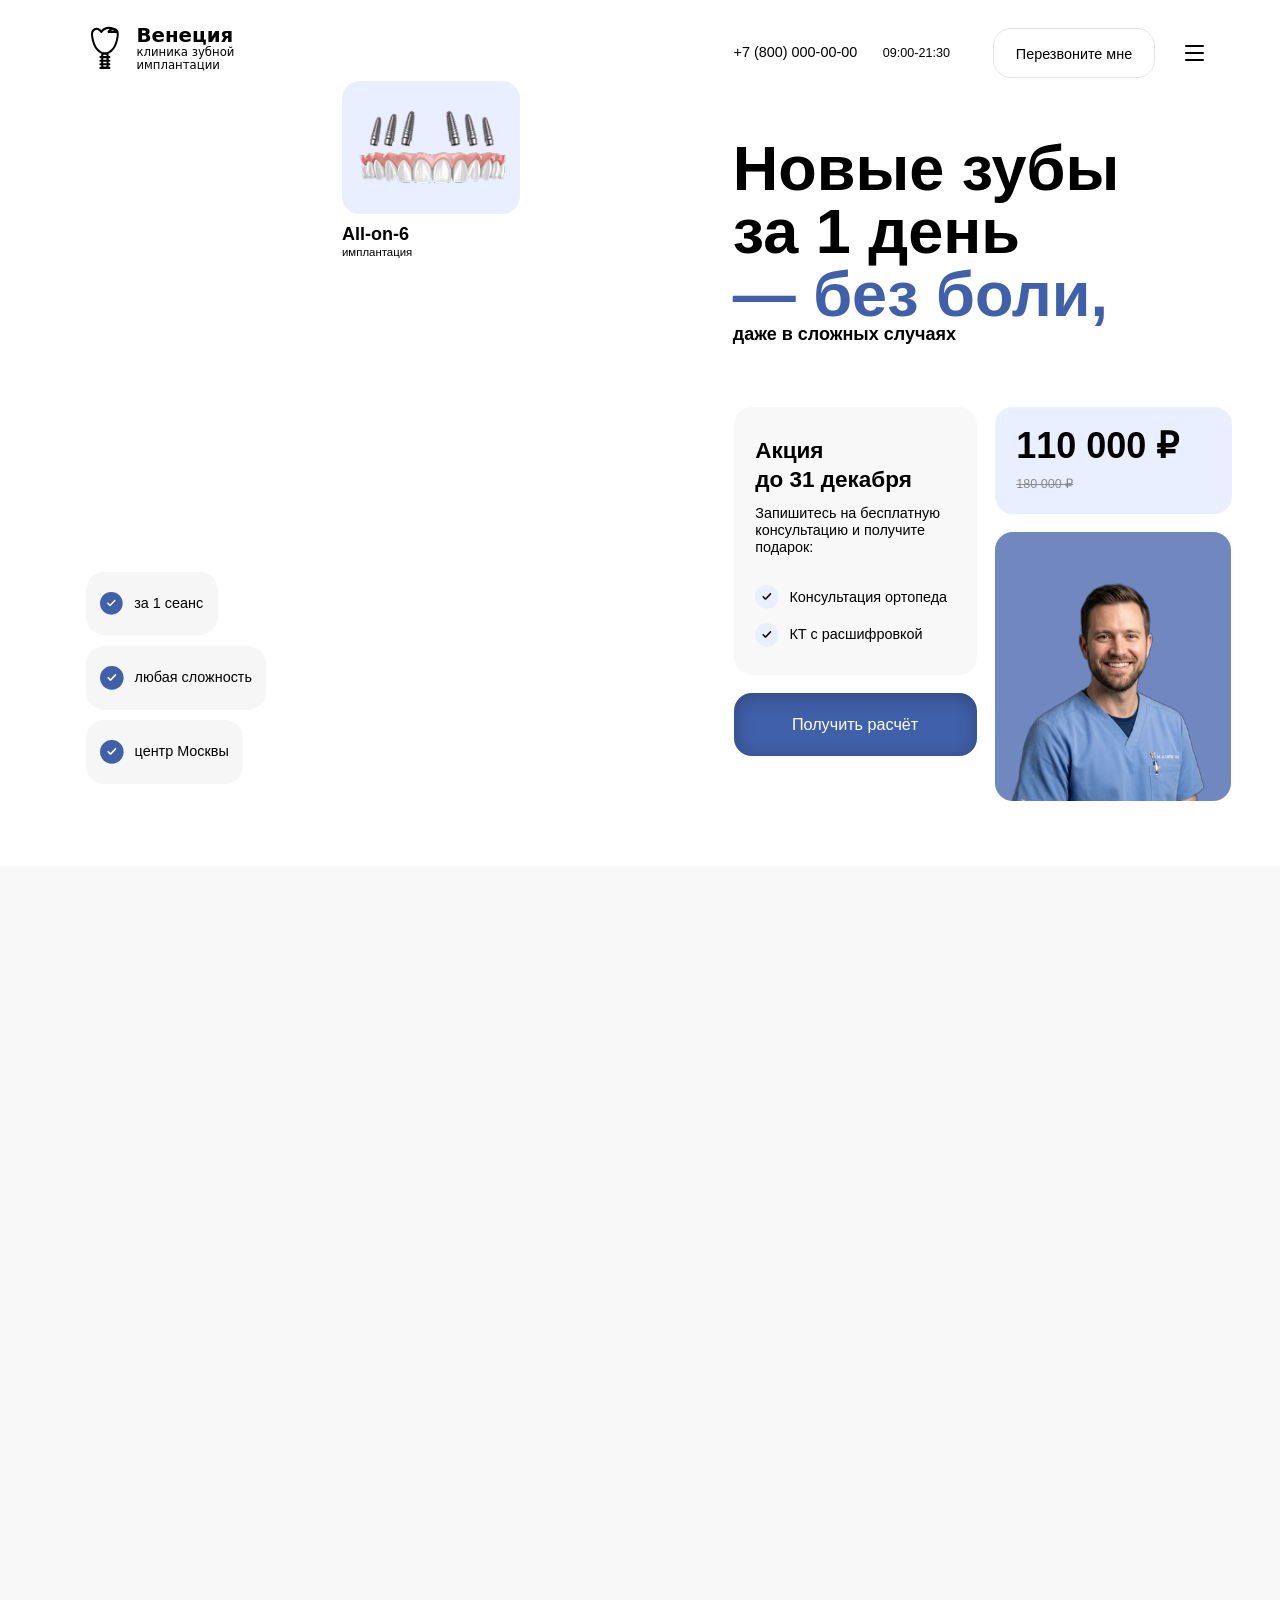
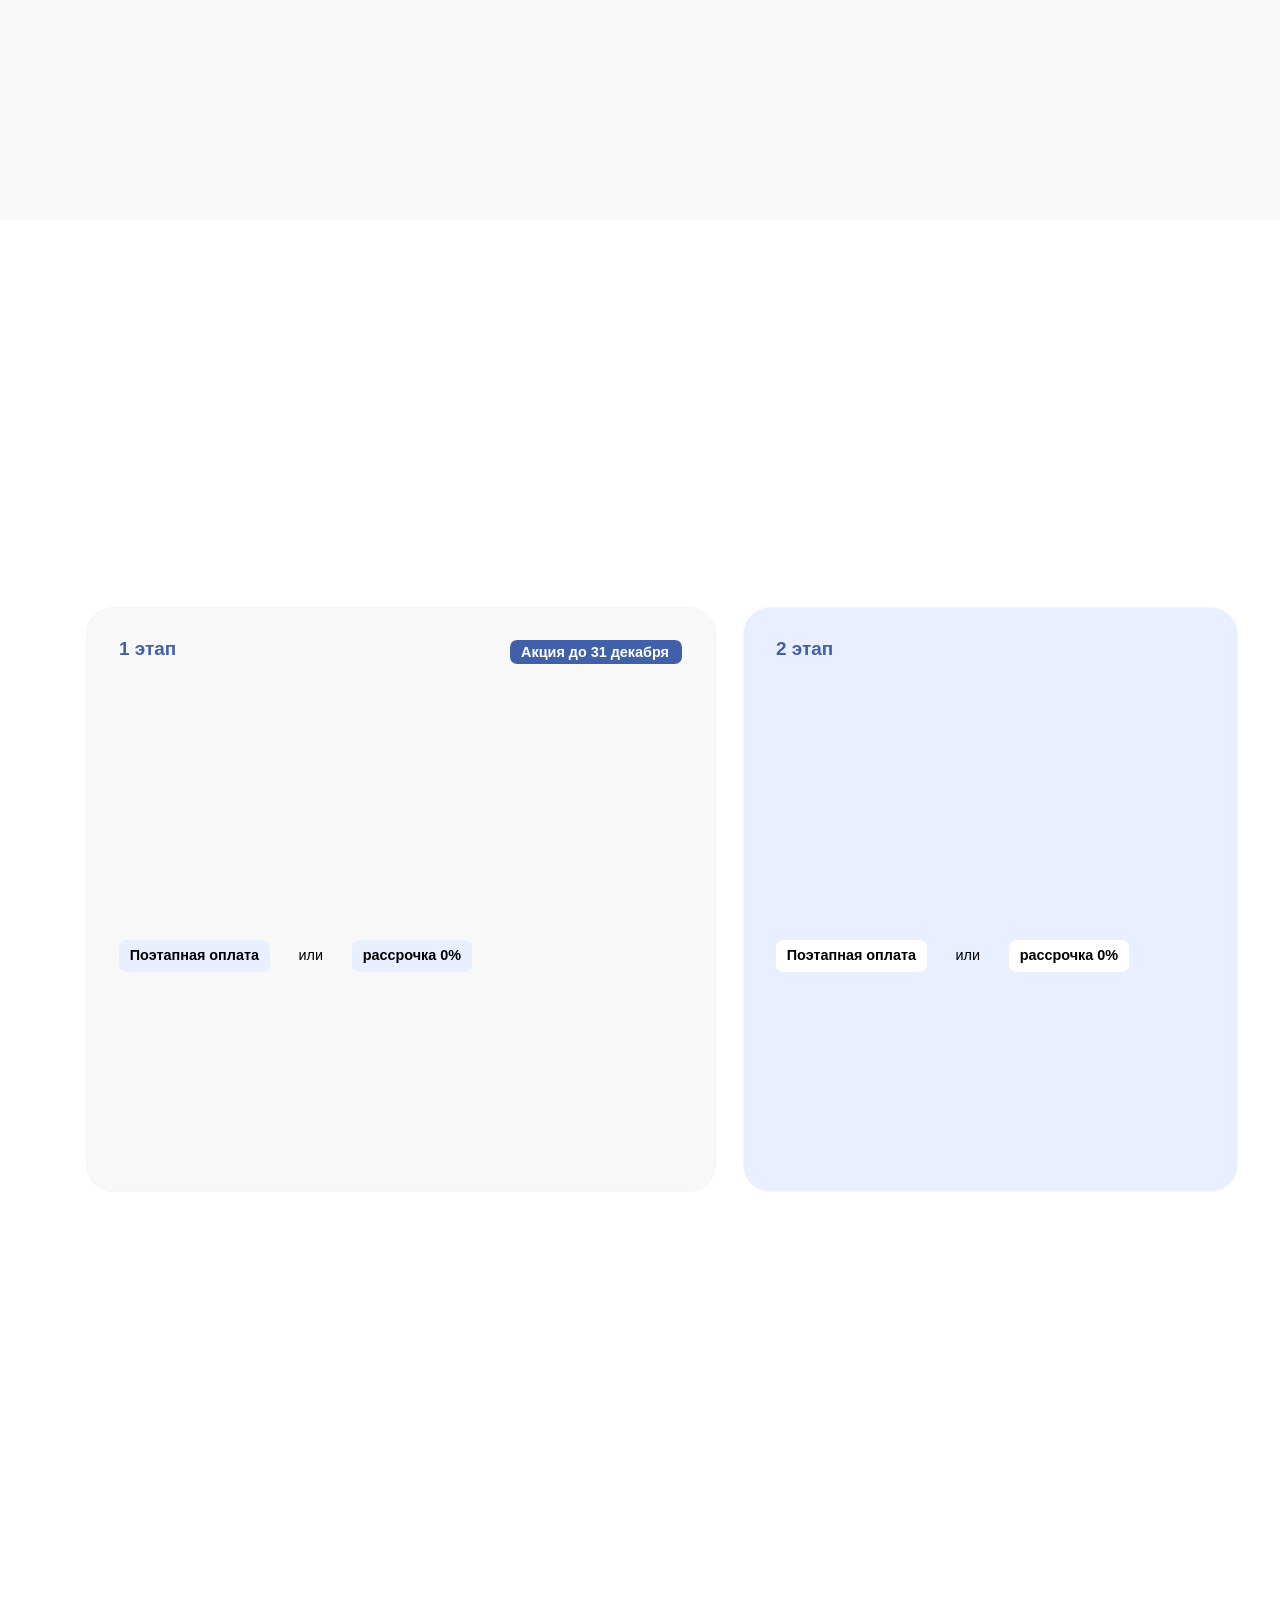
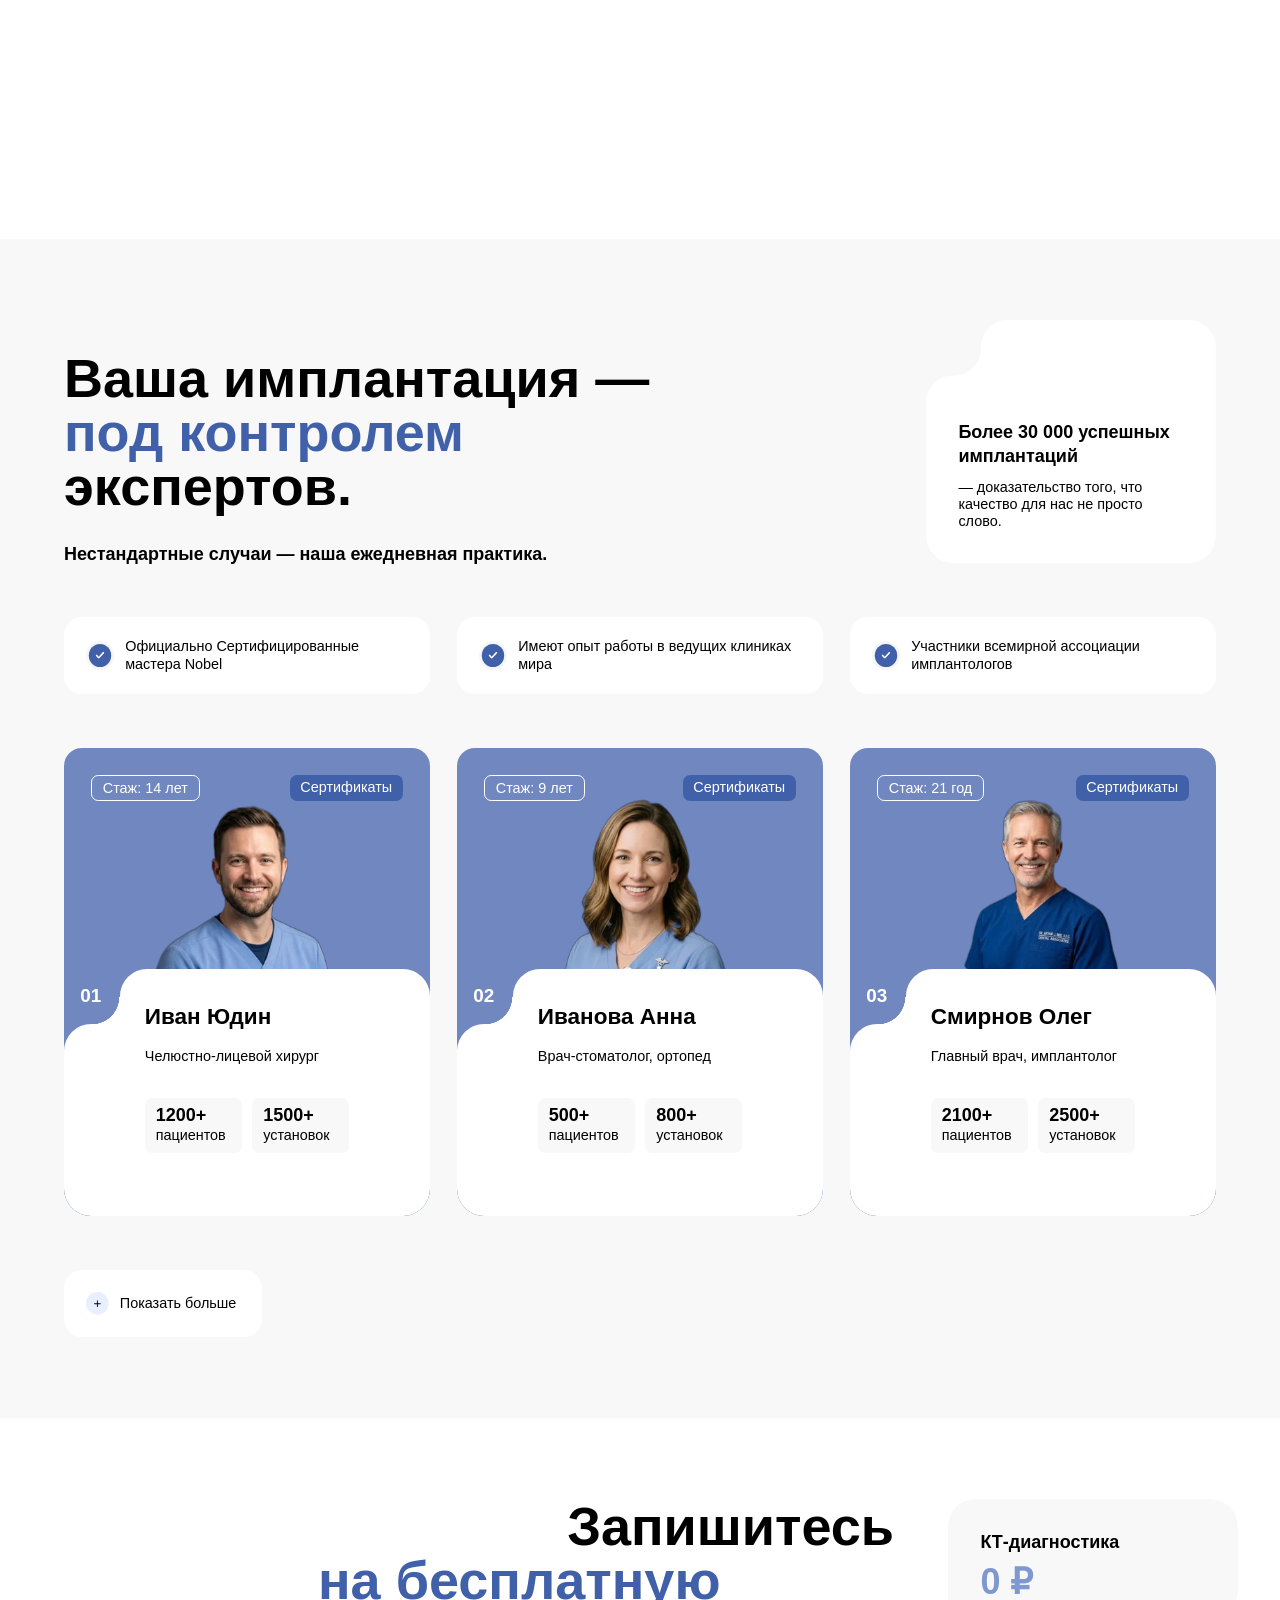
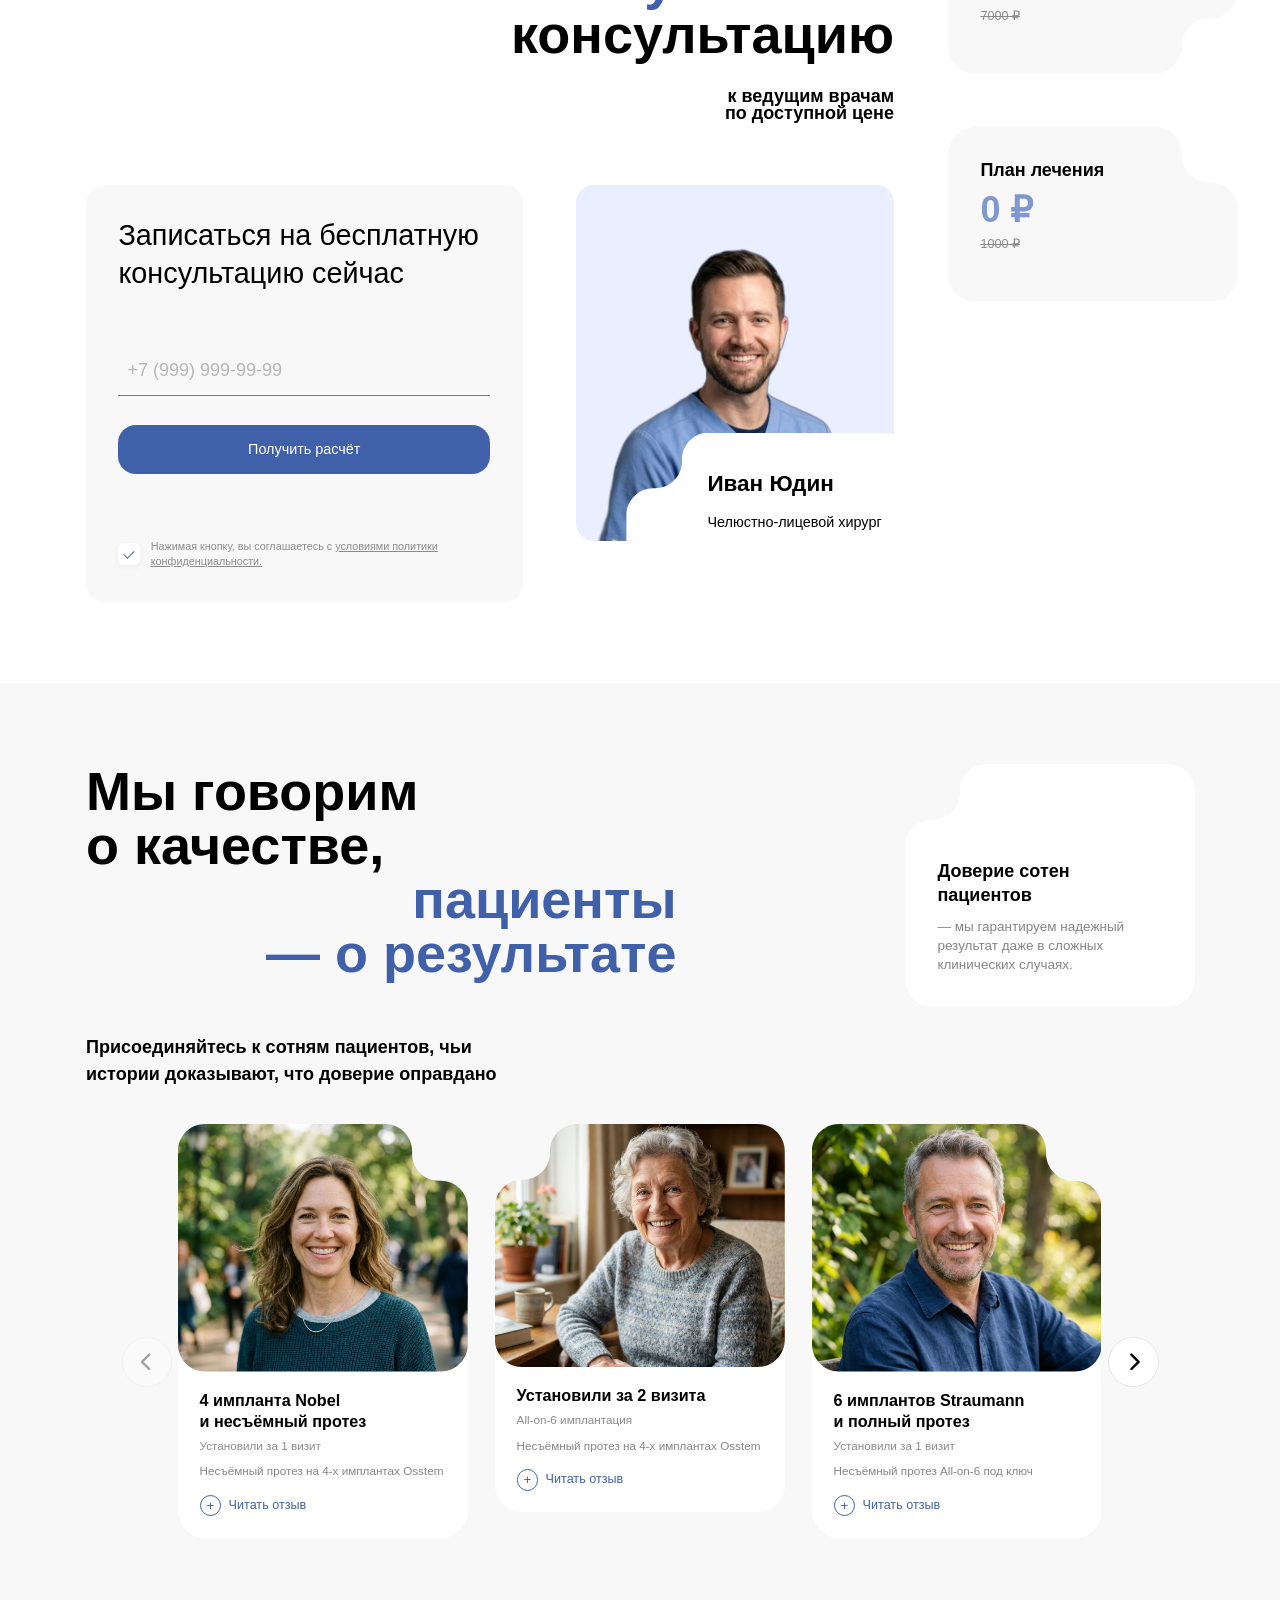
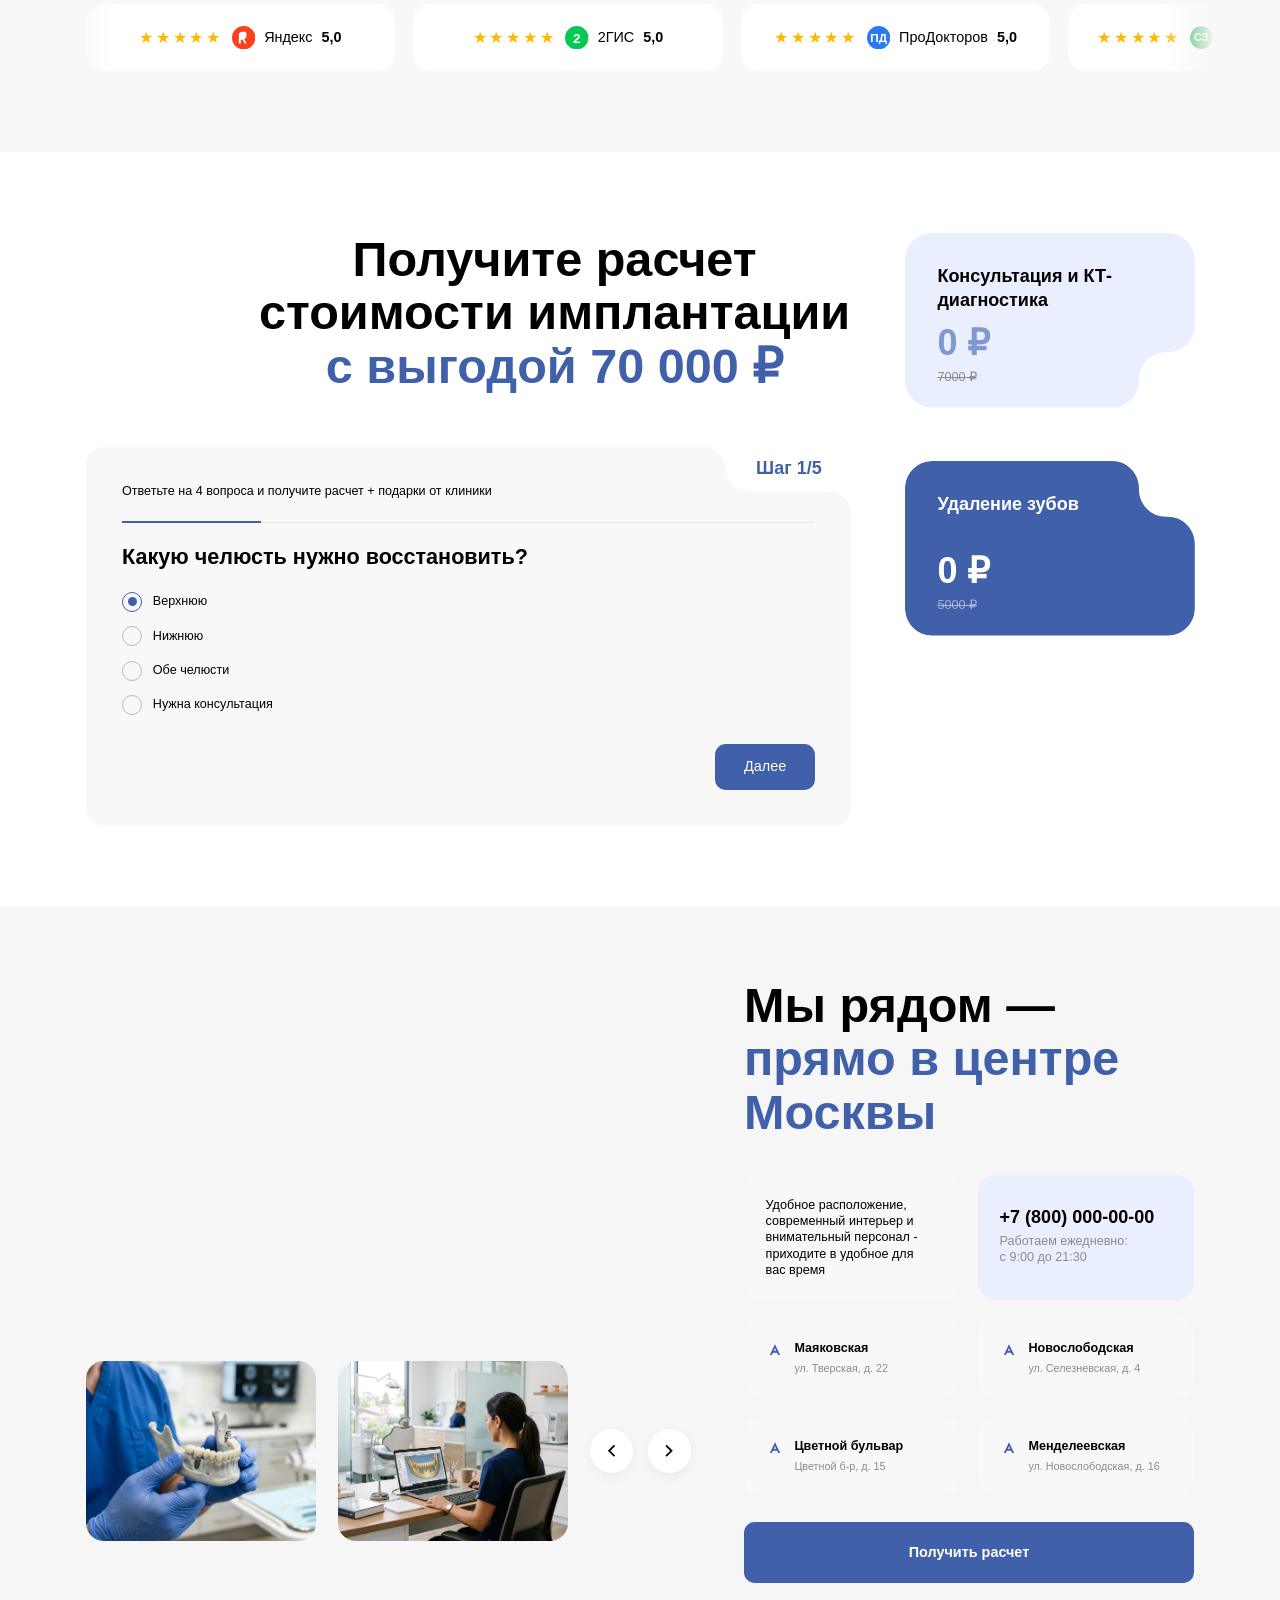
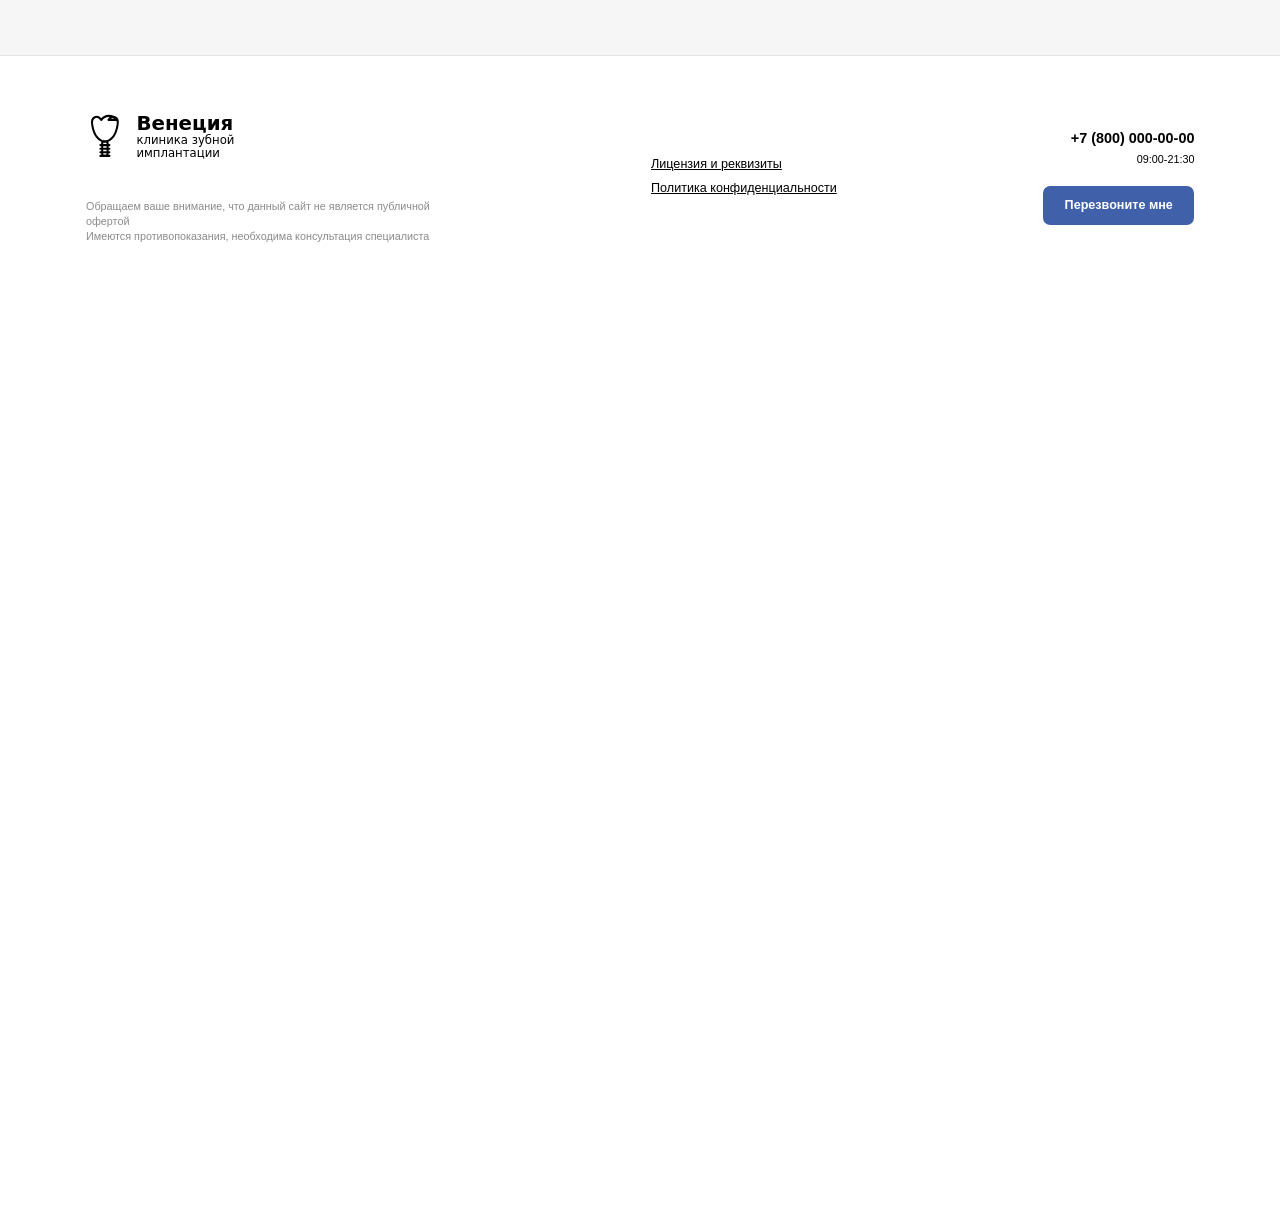
==== commit 7ee2d57b: "правки" ====
--- a/index.html
+++ b/index.html
@@ -11,7 +11,7 @@
   <meta content="index, follow" name="robots" />
   <link href="index.html" rel="canonical" />
   <title>Венеция — клиника зубной имплантации</title>
-  <link href="css/index.css?v=48" rel="stylesheet" />
+  <link href="css/index.css?v=59" rel="stylesheet" />
   <script>
     (function () {
       try { history.scrollRestoration = 'manual'; } catch (e) {}
@@ -22,7 +22,7 @@
       window.scrollTo(0, 0);
     })();
   </script>
-  <script src="js/main.js?v=48" type="module"></script>
+  <script src="js/main.js?v=55" type="module"></script>
 </head>
 
 <body>
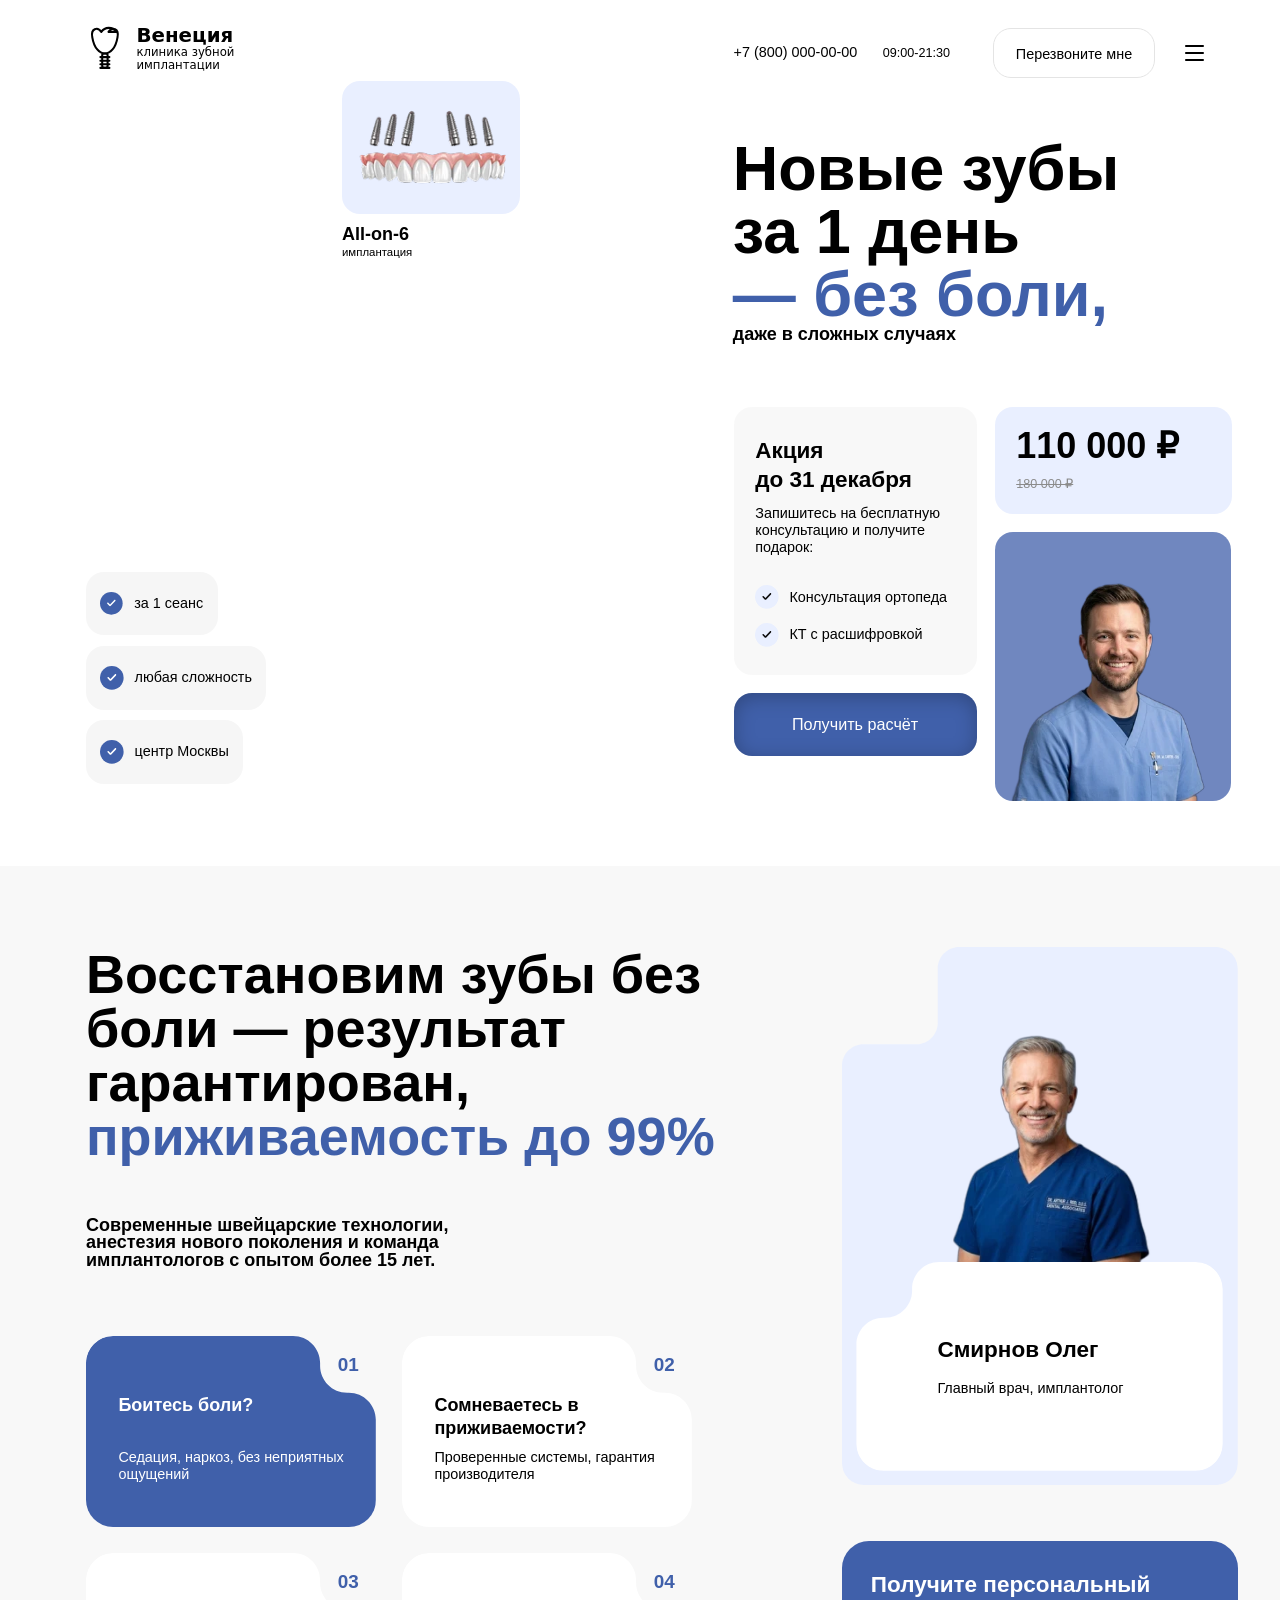
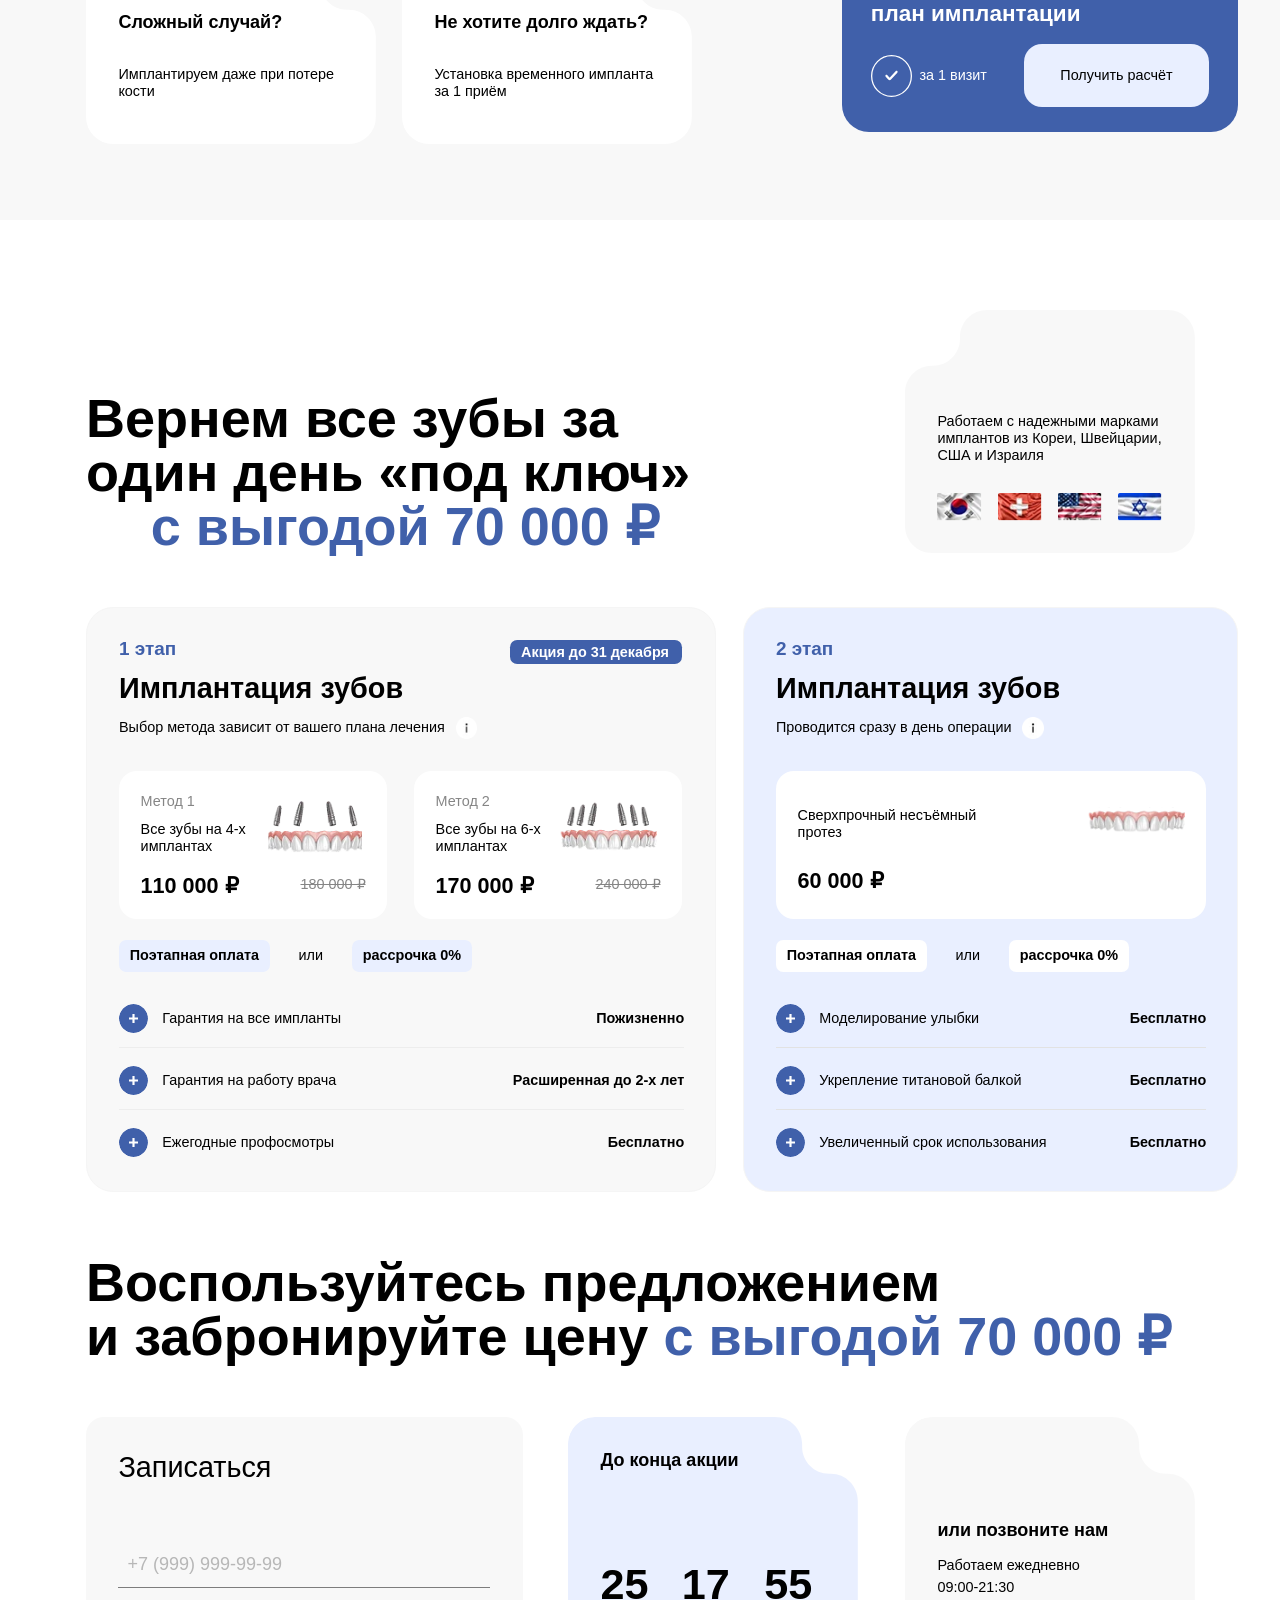
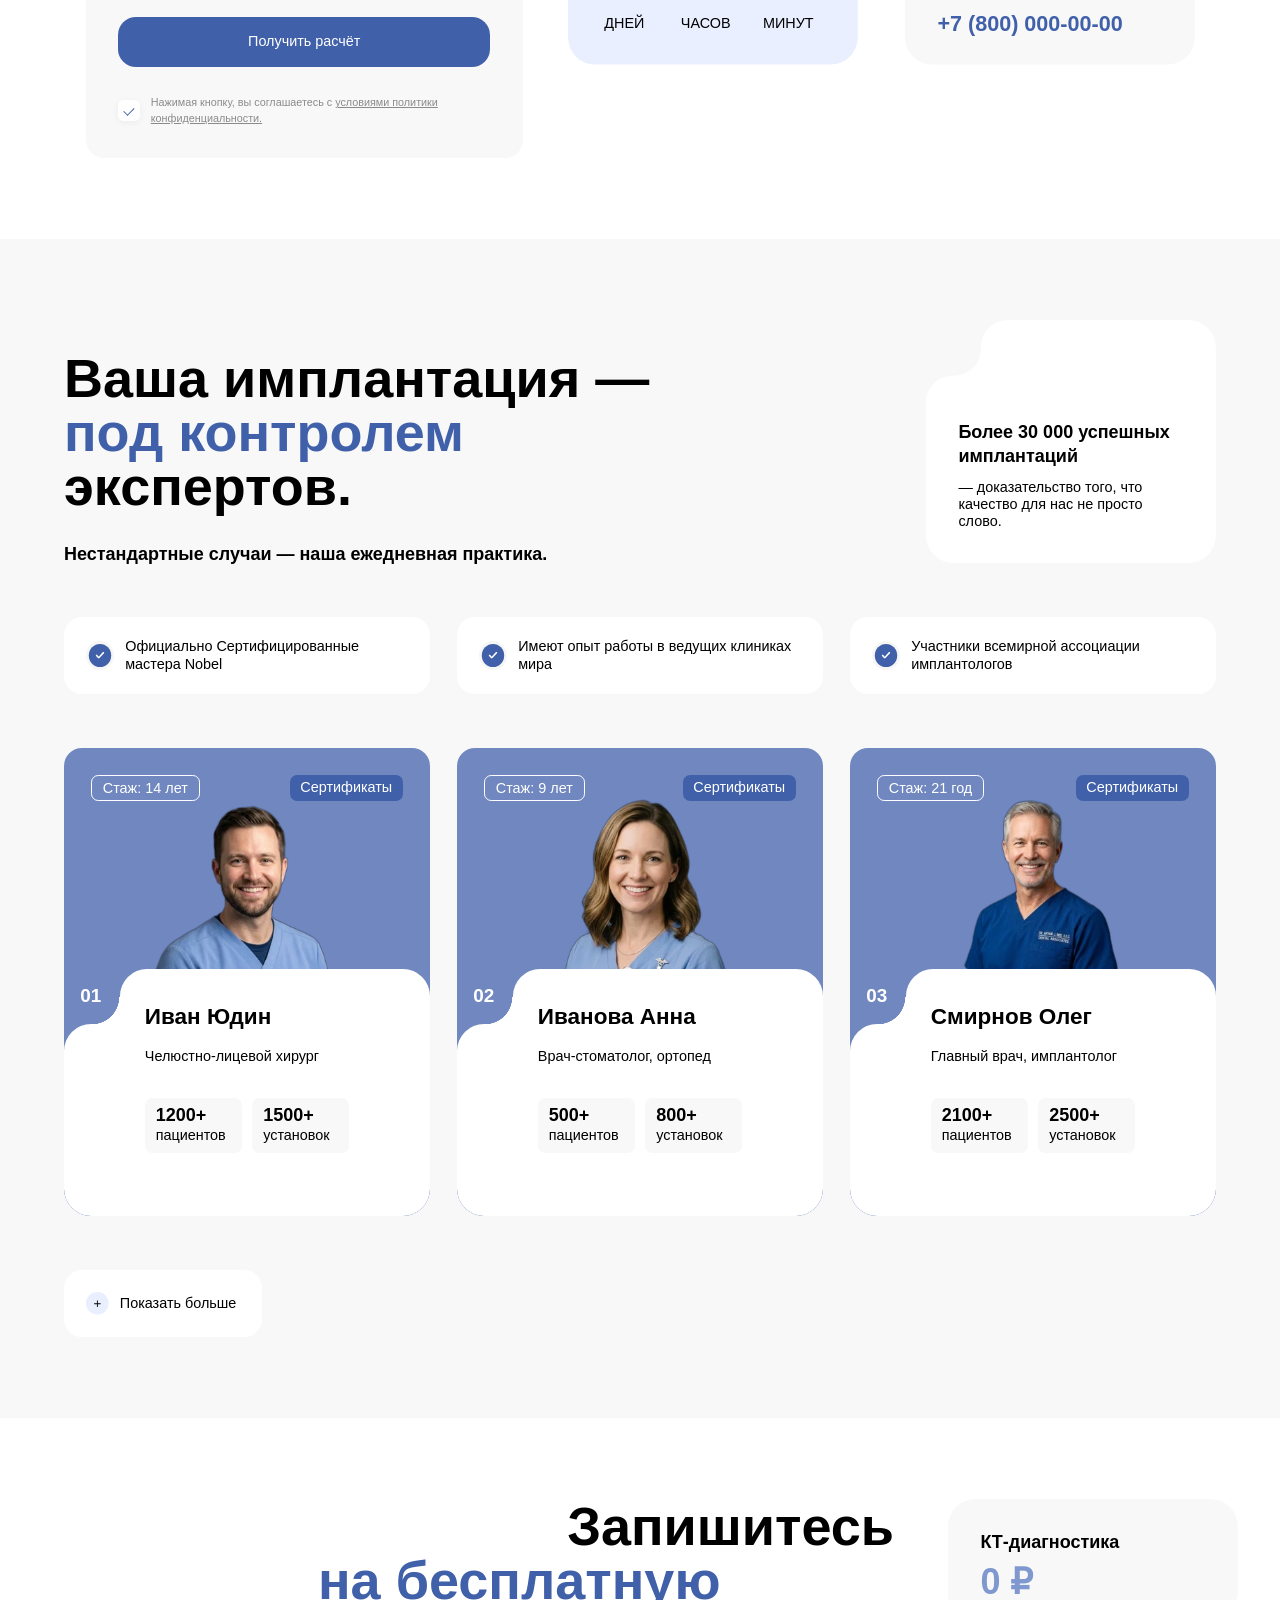
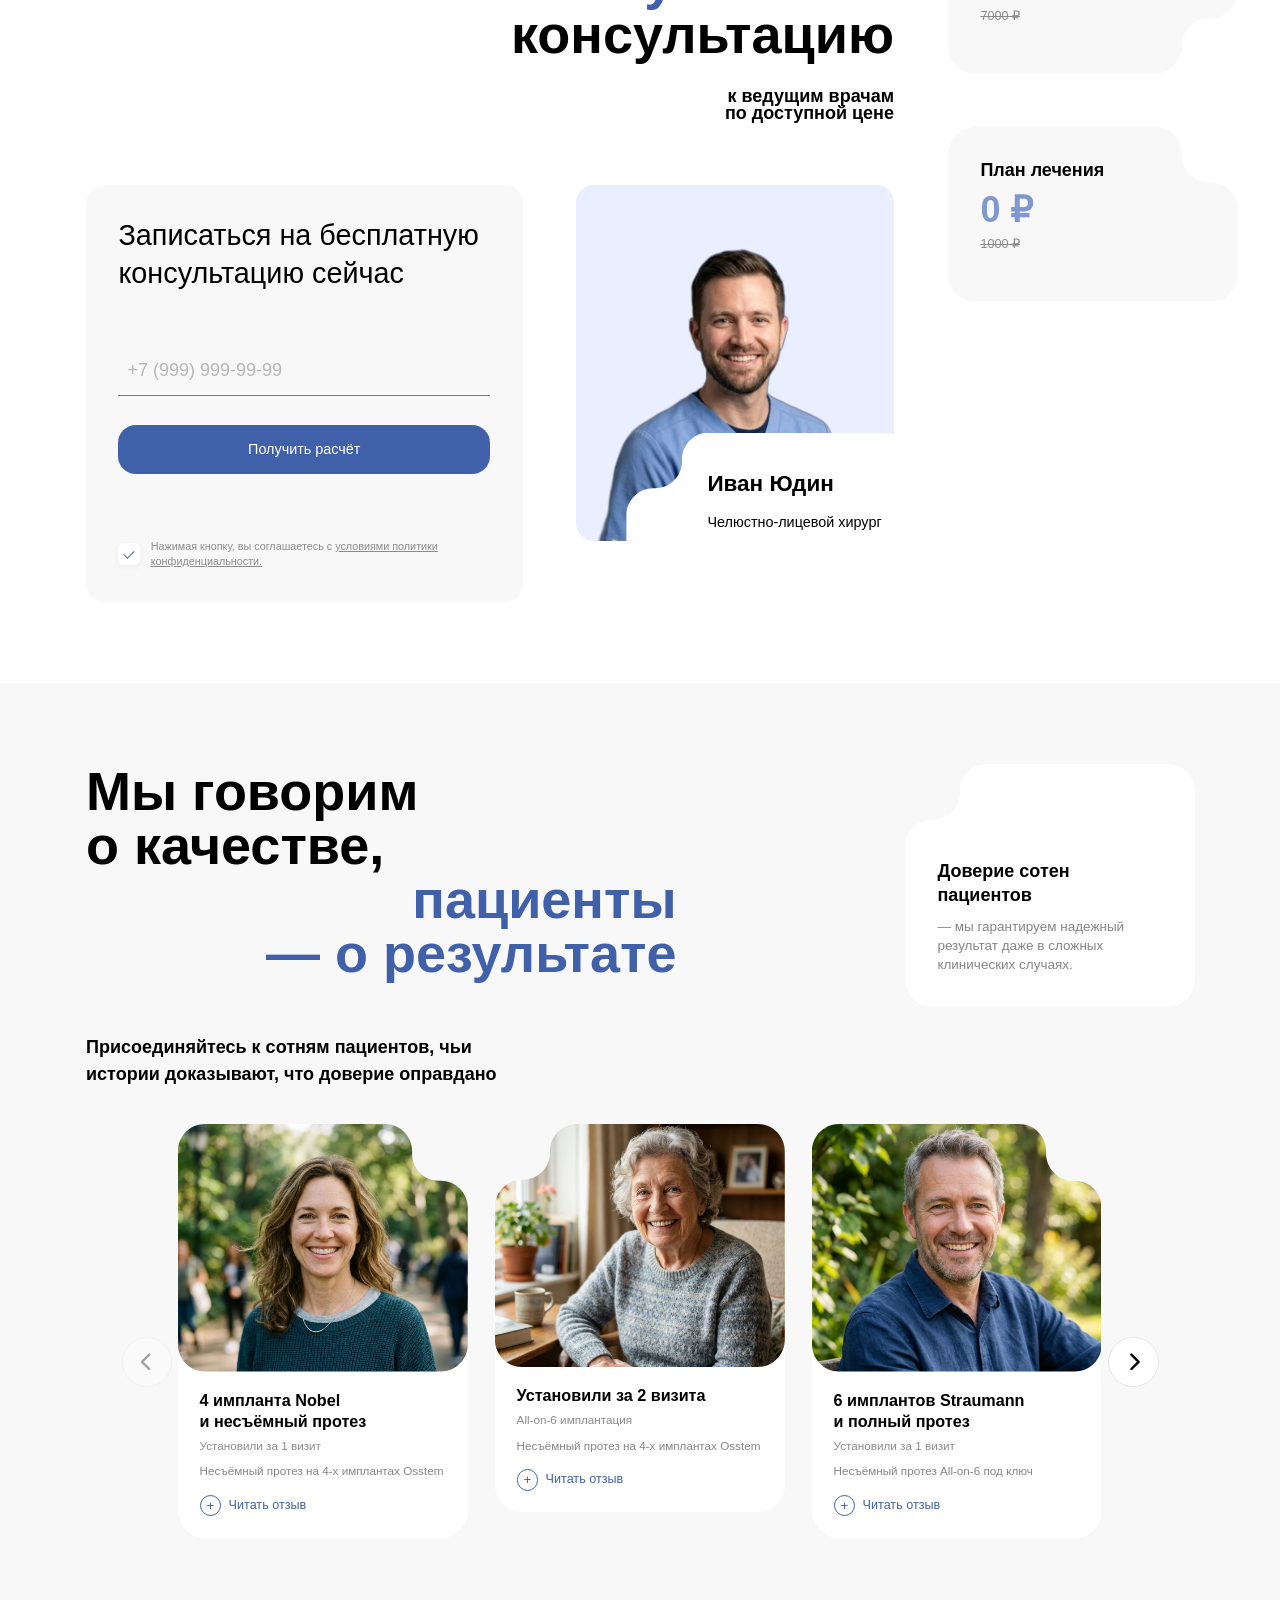
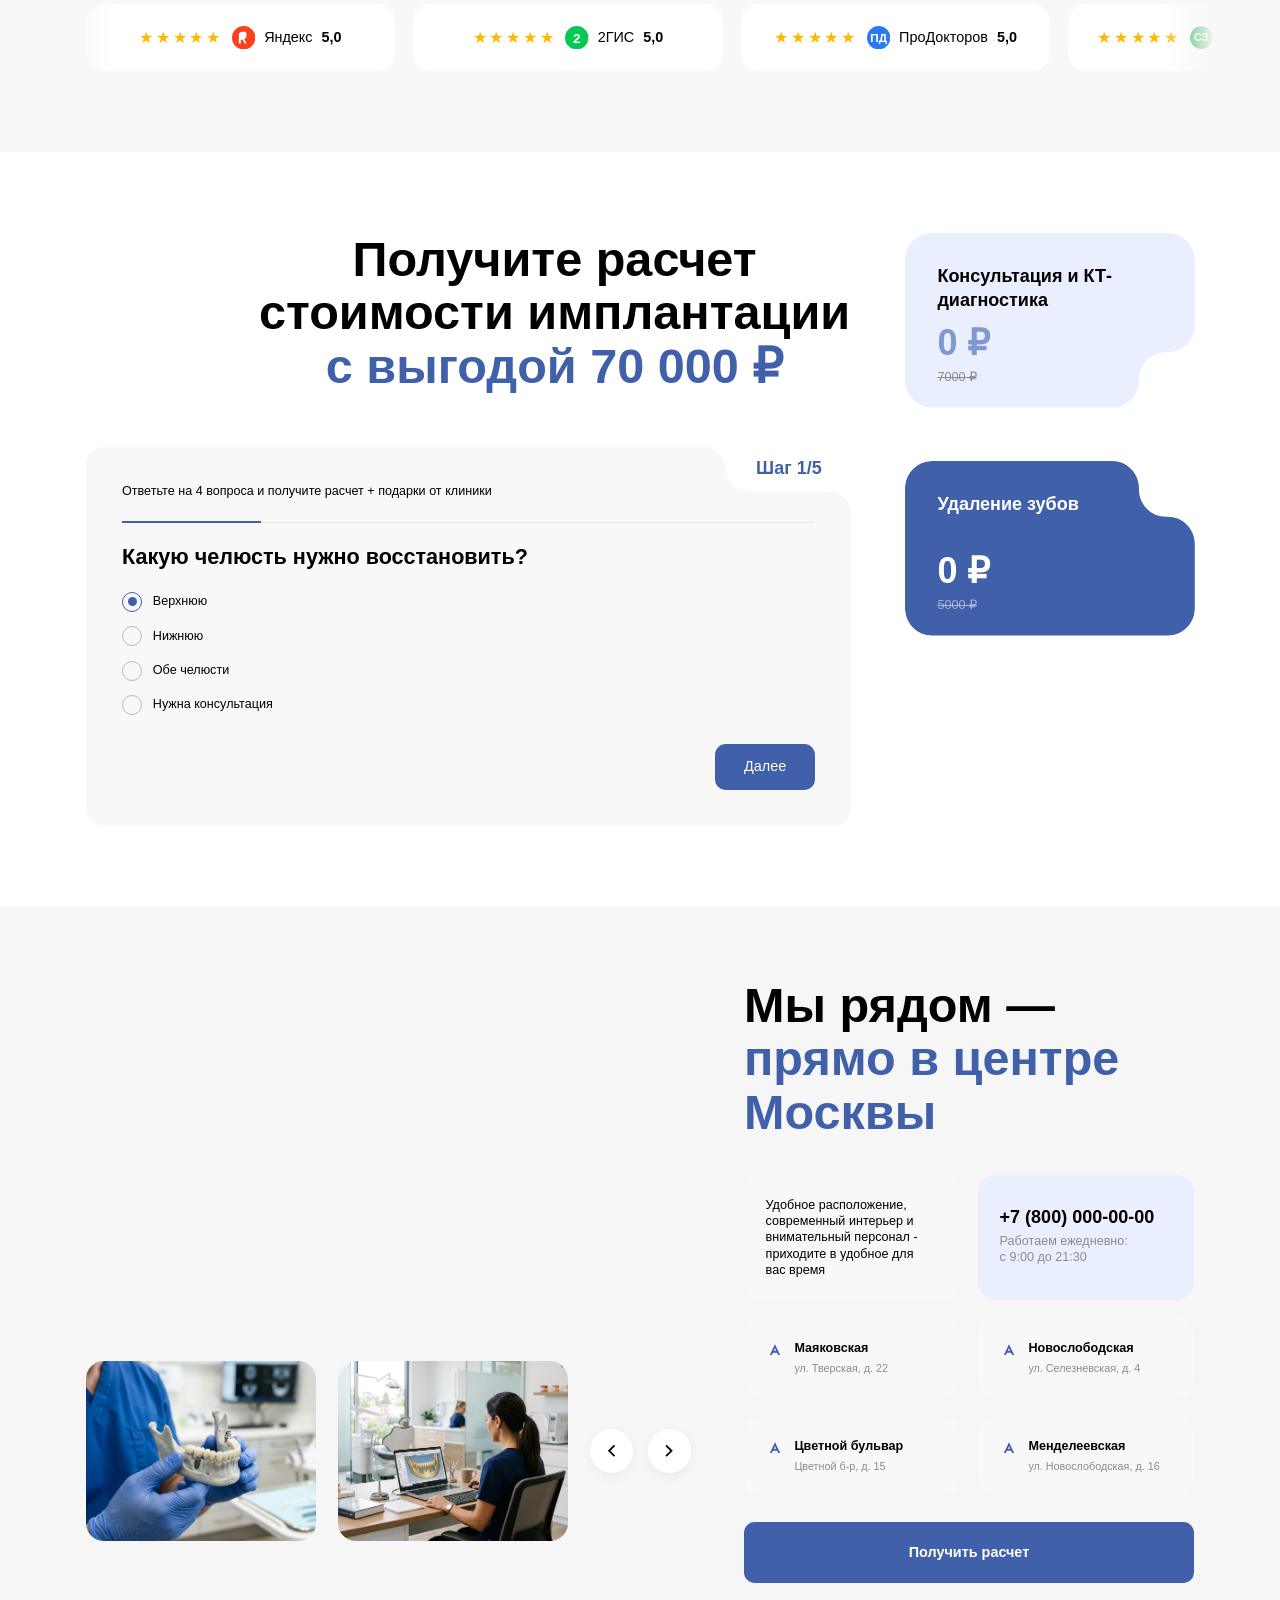
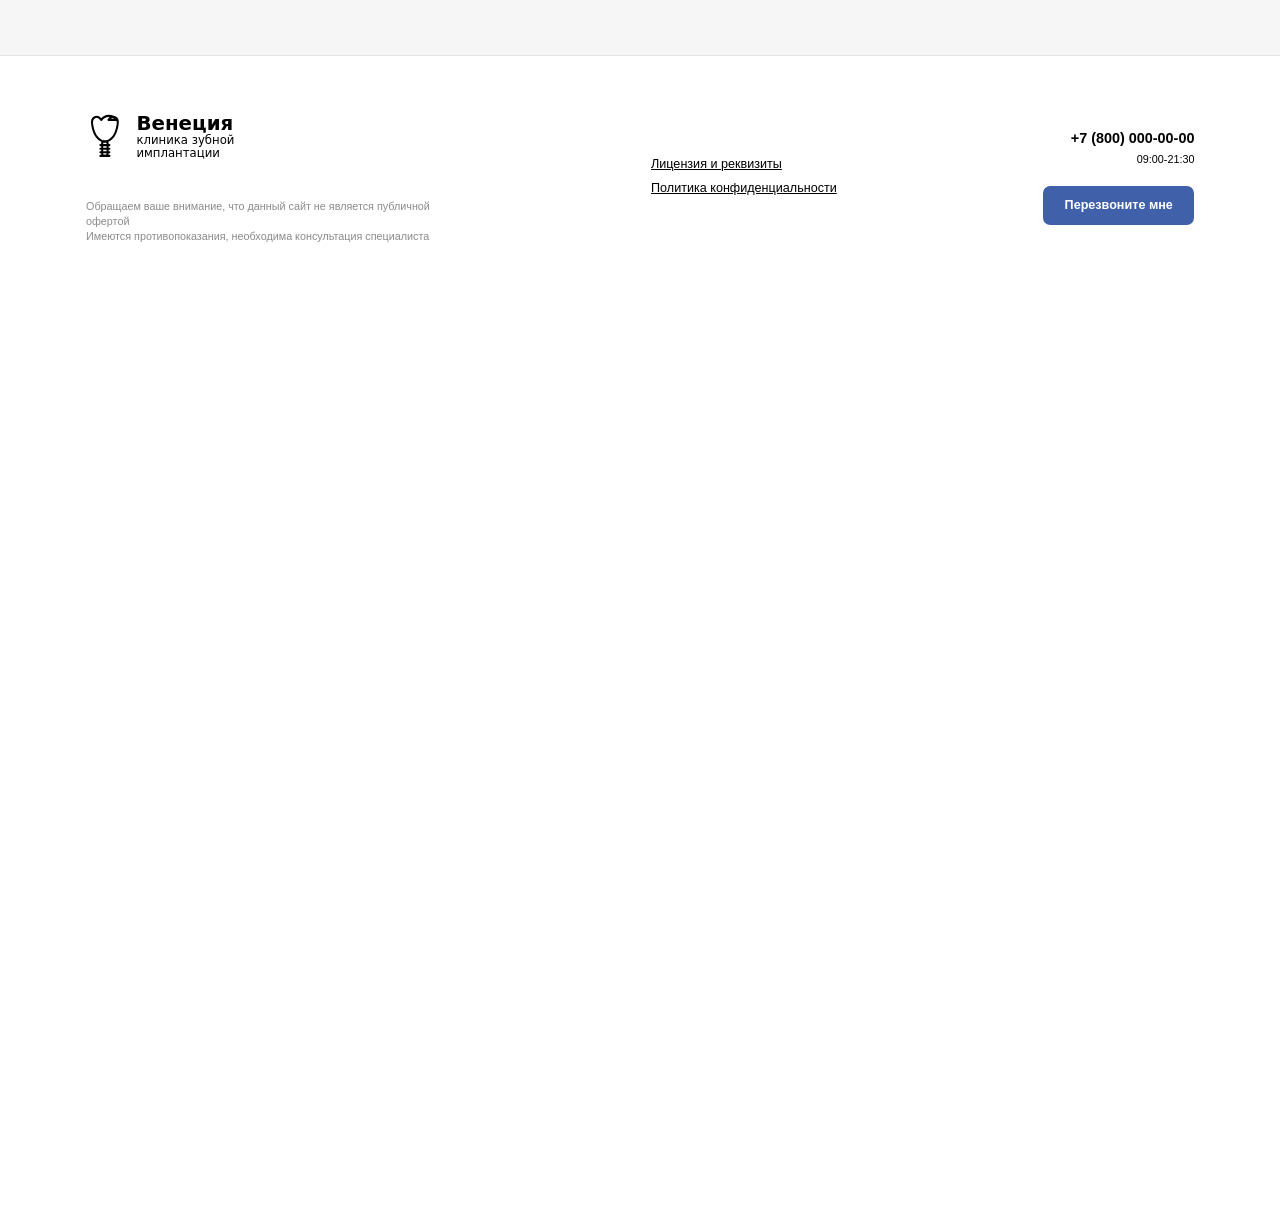
==== commit 8ed92e0e: "предфинал" ====
--- a/index.html
+++ b/index.html
@@ -11,7 +11,7 @@
   <meta content="index, follow" name="robots" />
   <link href="index.html" rel="canonical" />
   <title>Венеция — клиника зубной имплантации</title>
-  <link href="css/index.css?v=59" rel="stylesheet" />
+  <link href="css/index.css?v=60" rel="stylesheet" />
   <script>
     (function () {
       try { history.scrollRestoration = 'manual'; } catch (e) {}
@@ -22,7 +22,7 @@
       window.scrollTo(0, 0);
     })();
   </script>
-  <script src="js/main.js?v=55" type="module"></script>
+  <script src="js/main.js?v=61" type="module"></script>
 </head>
 
 <body>
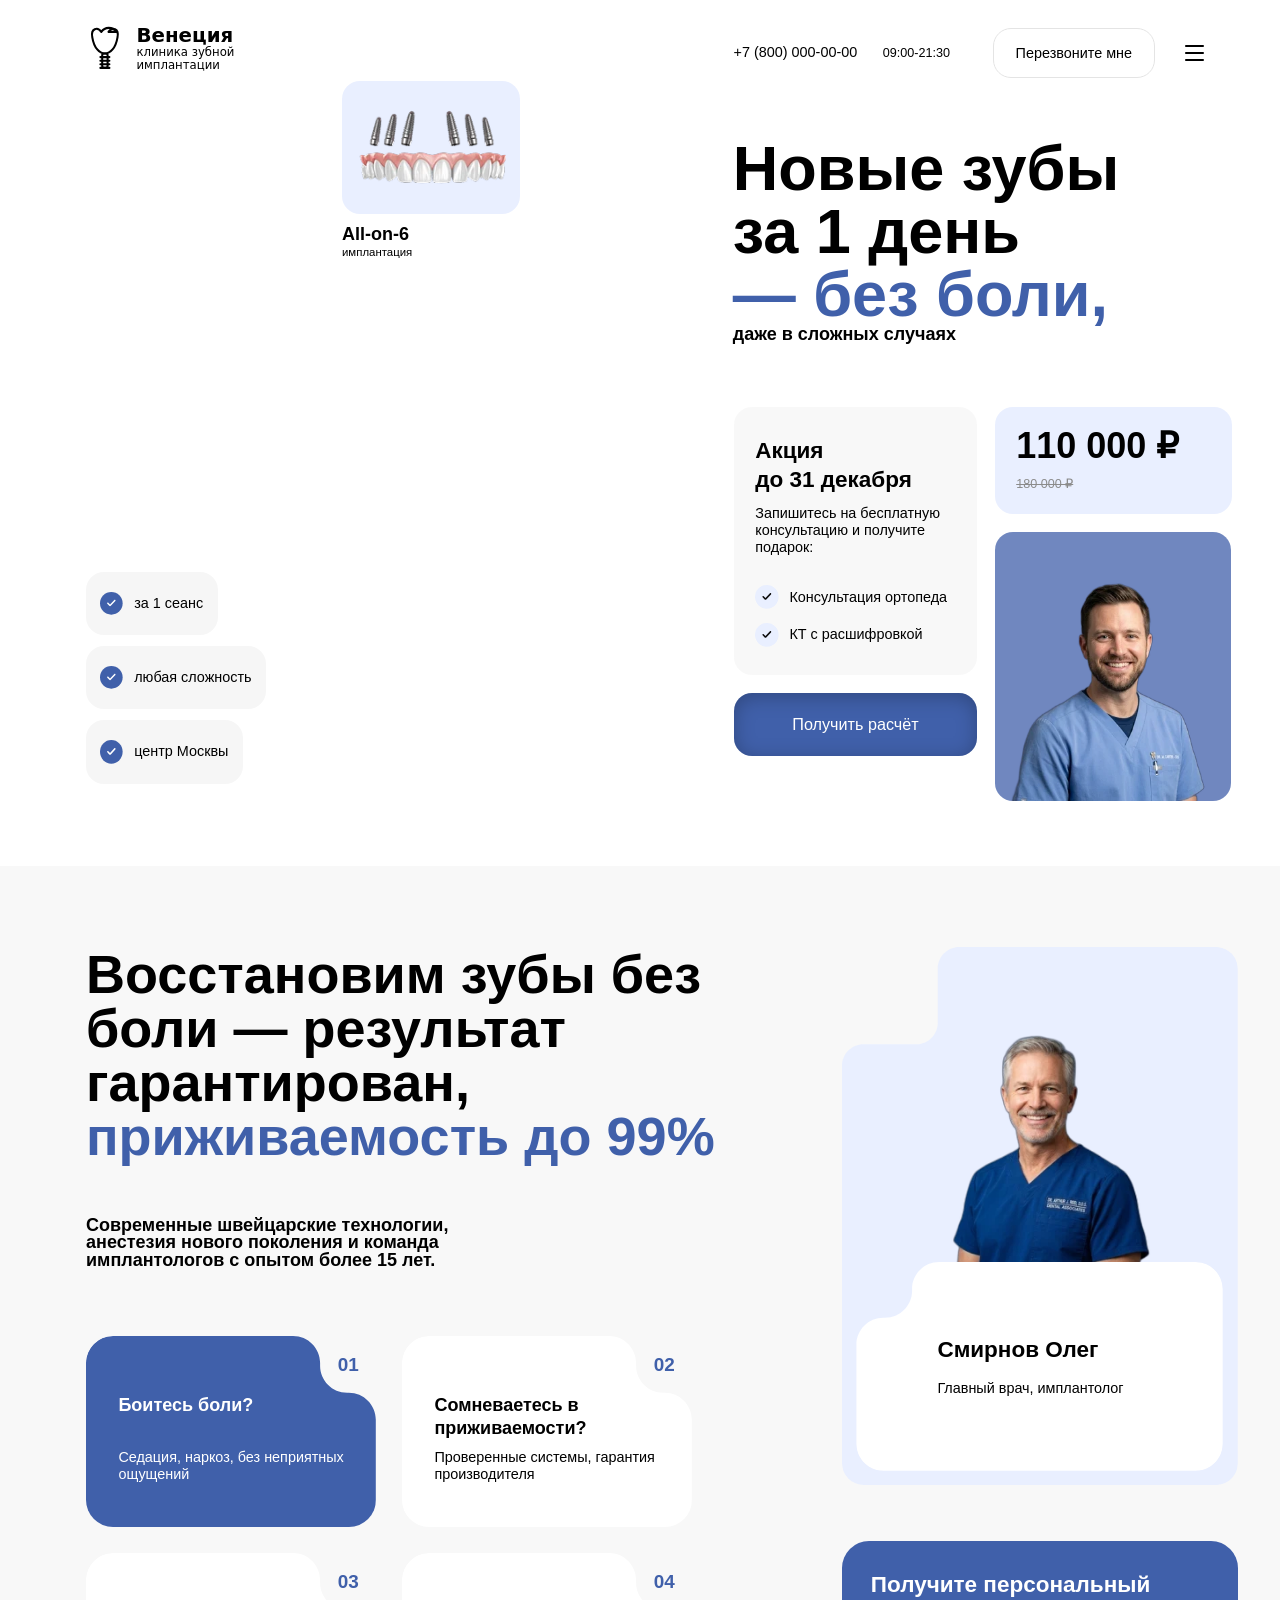
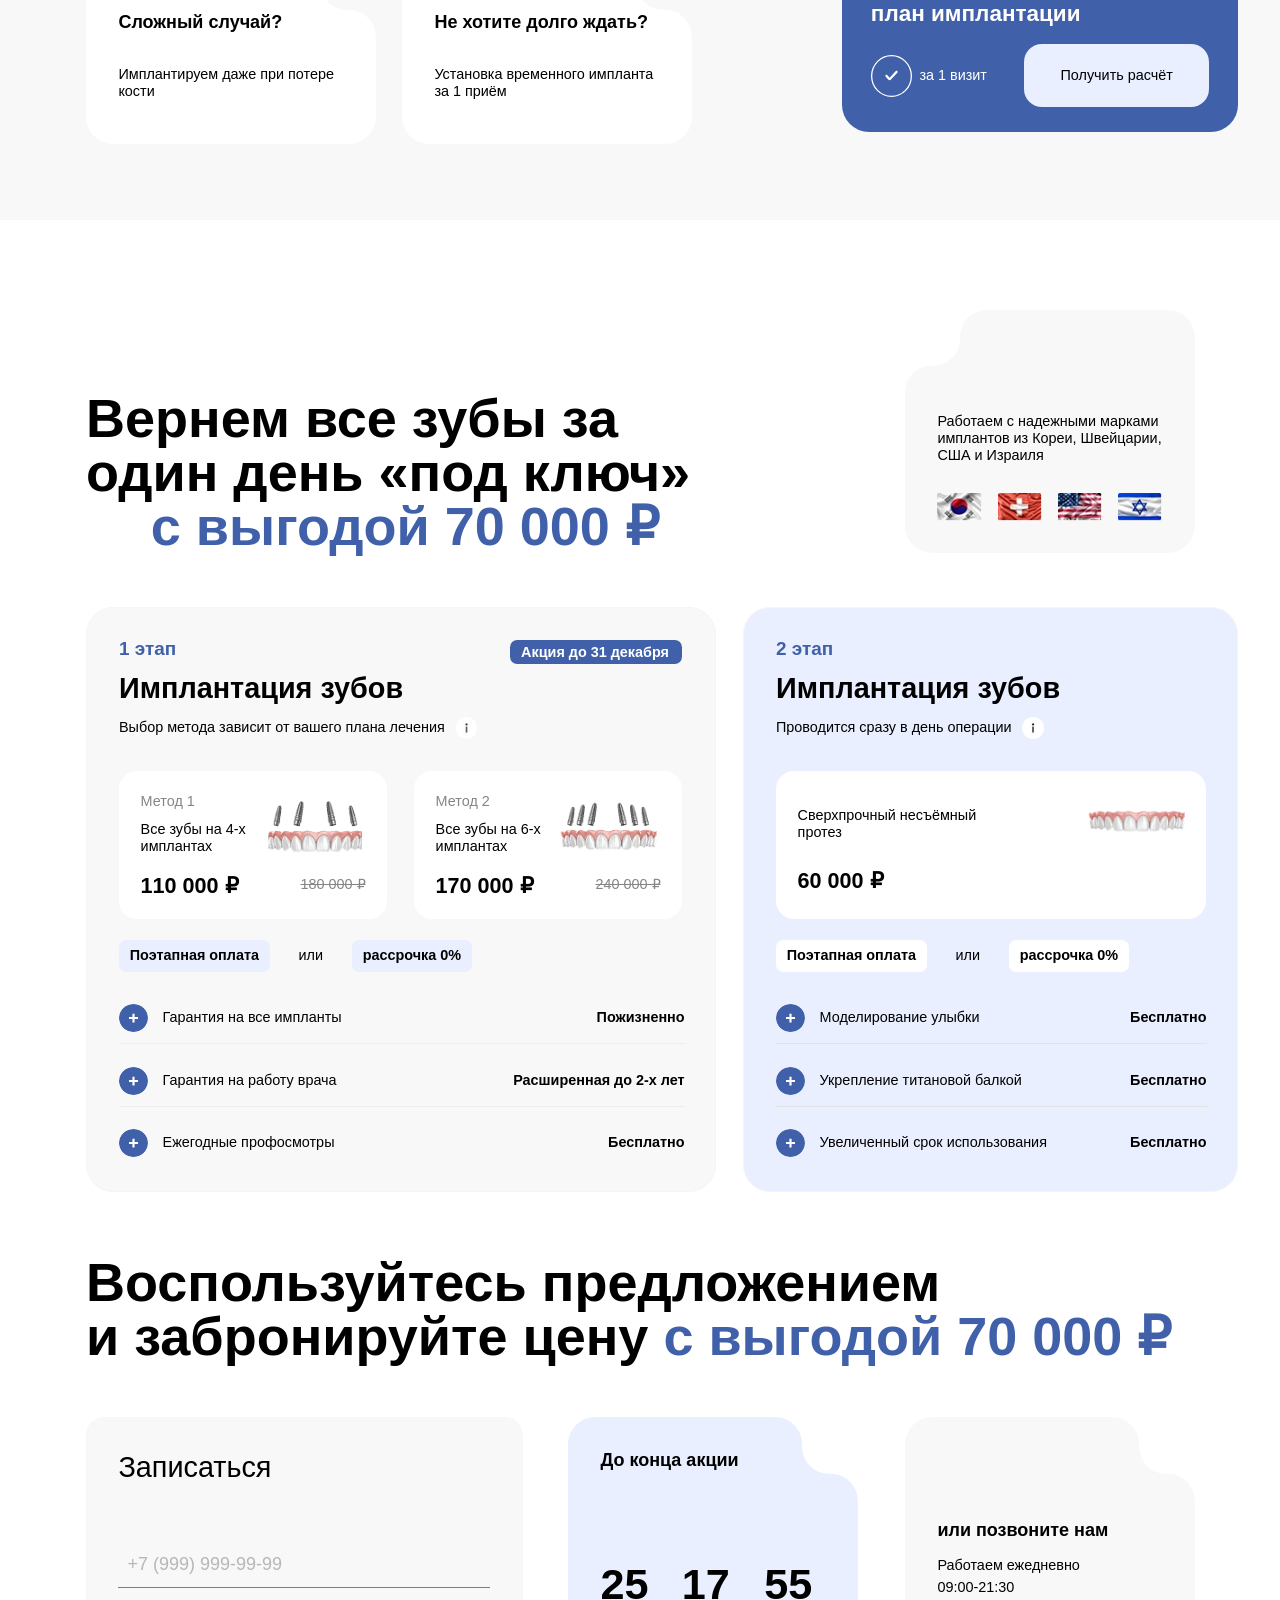
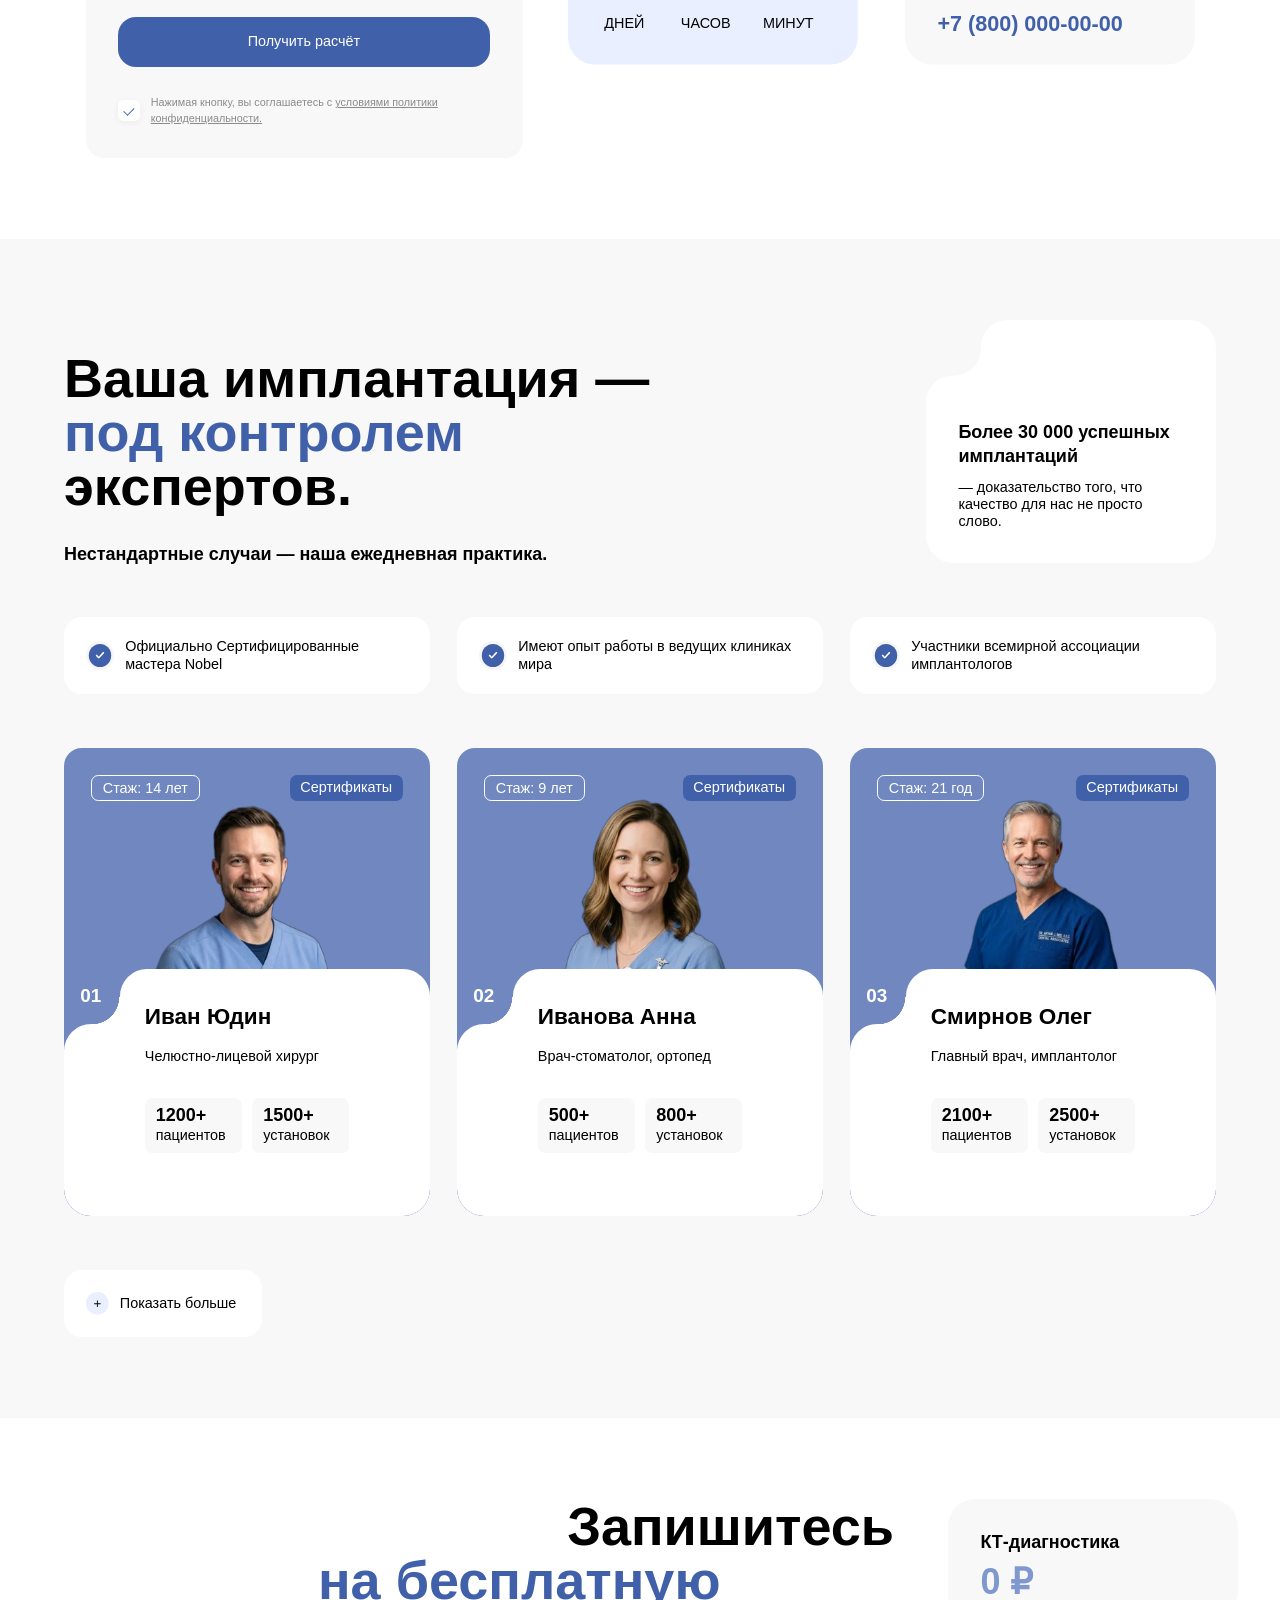
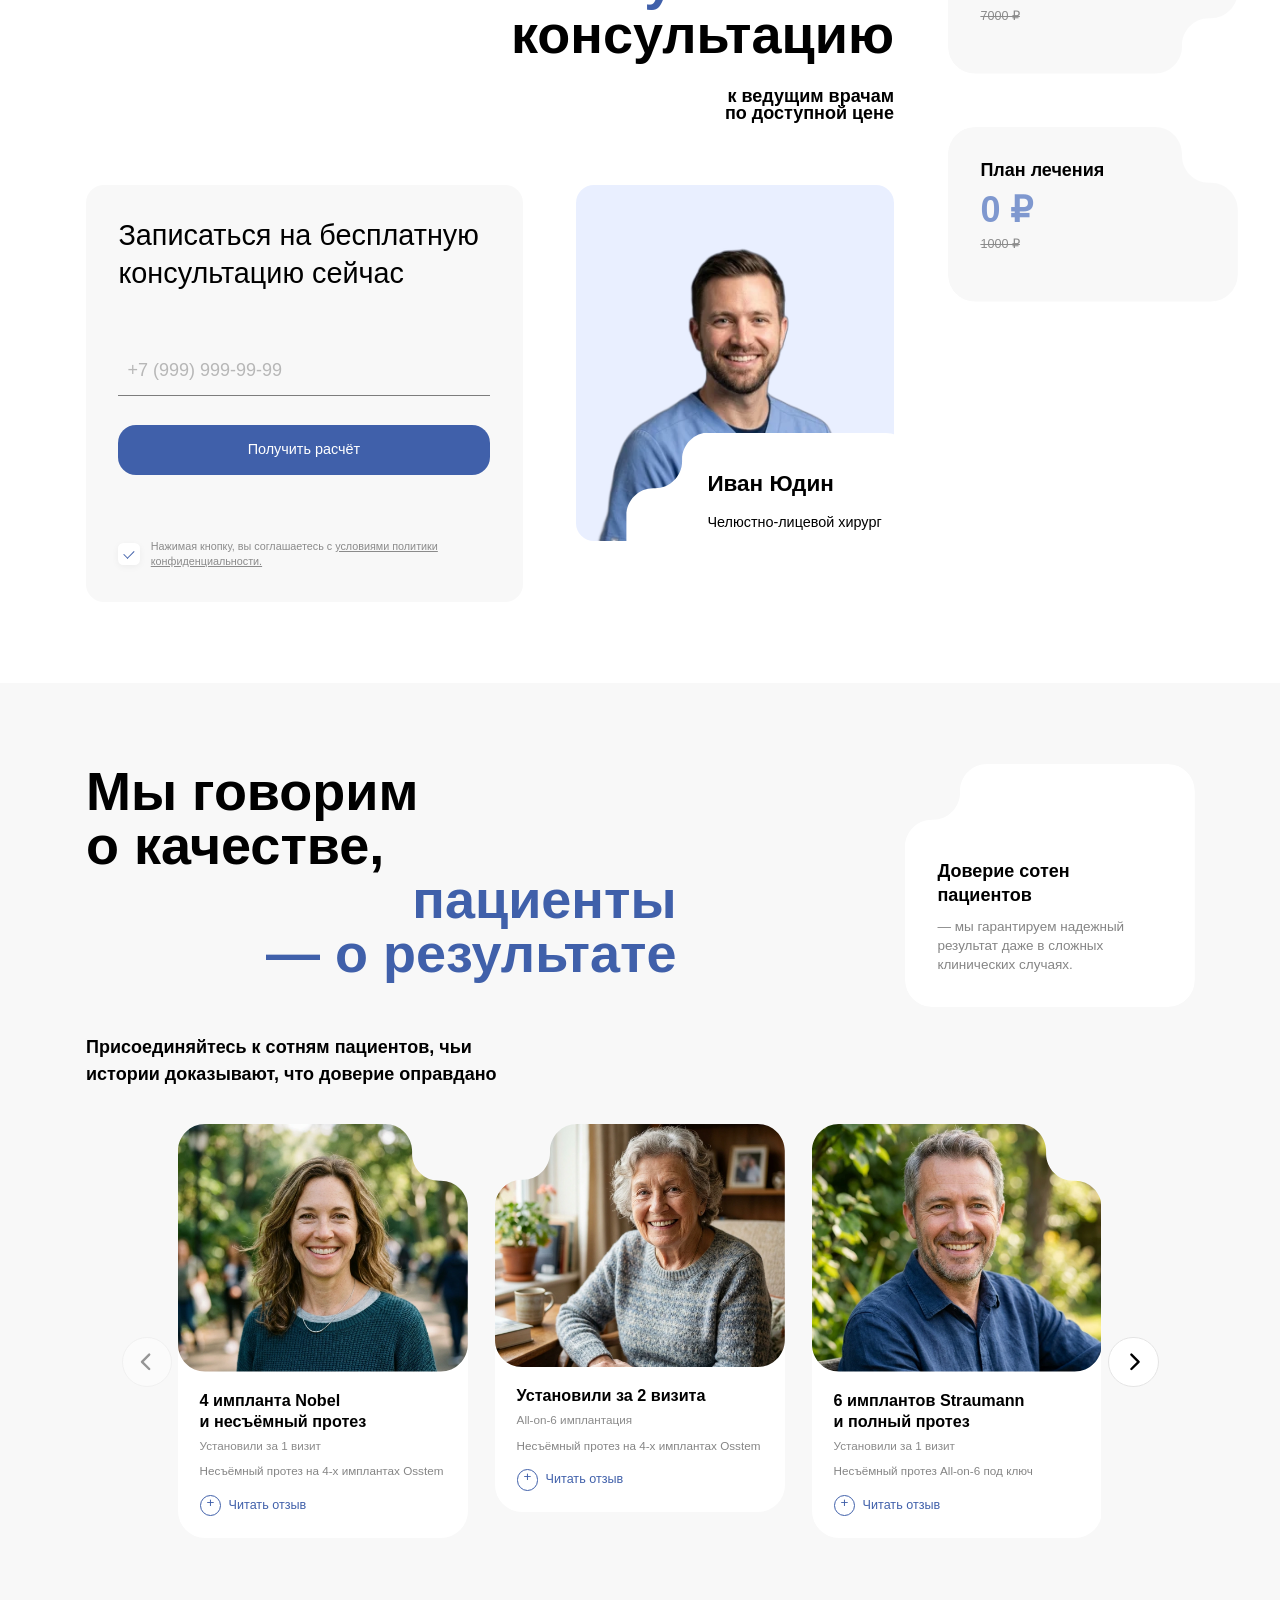
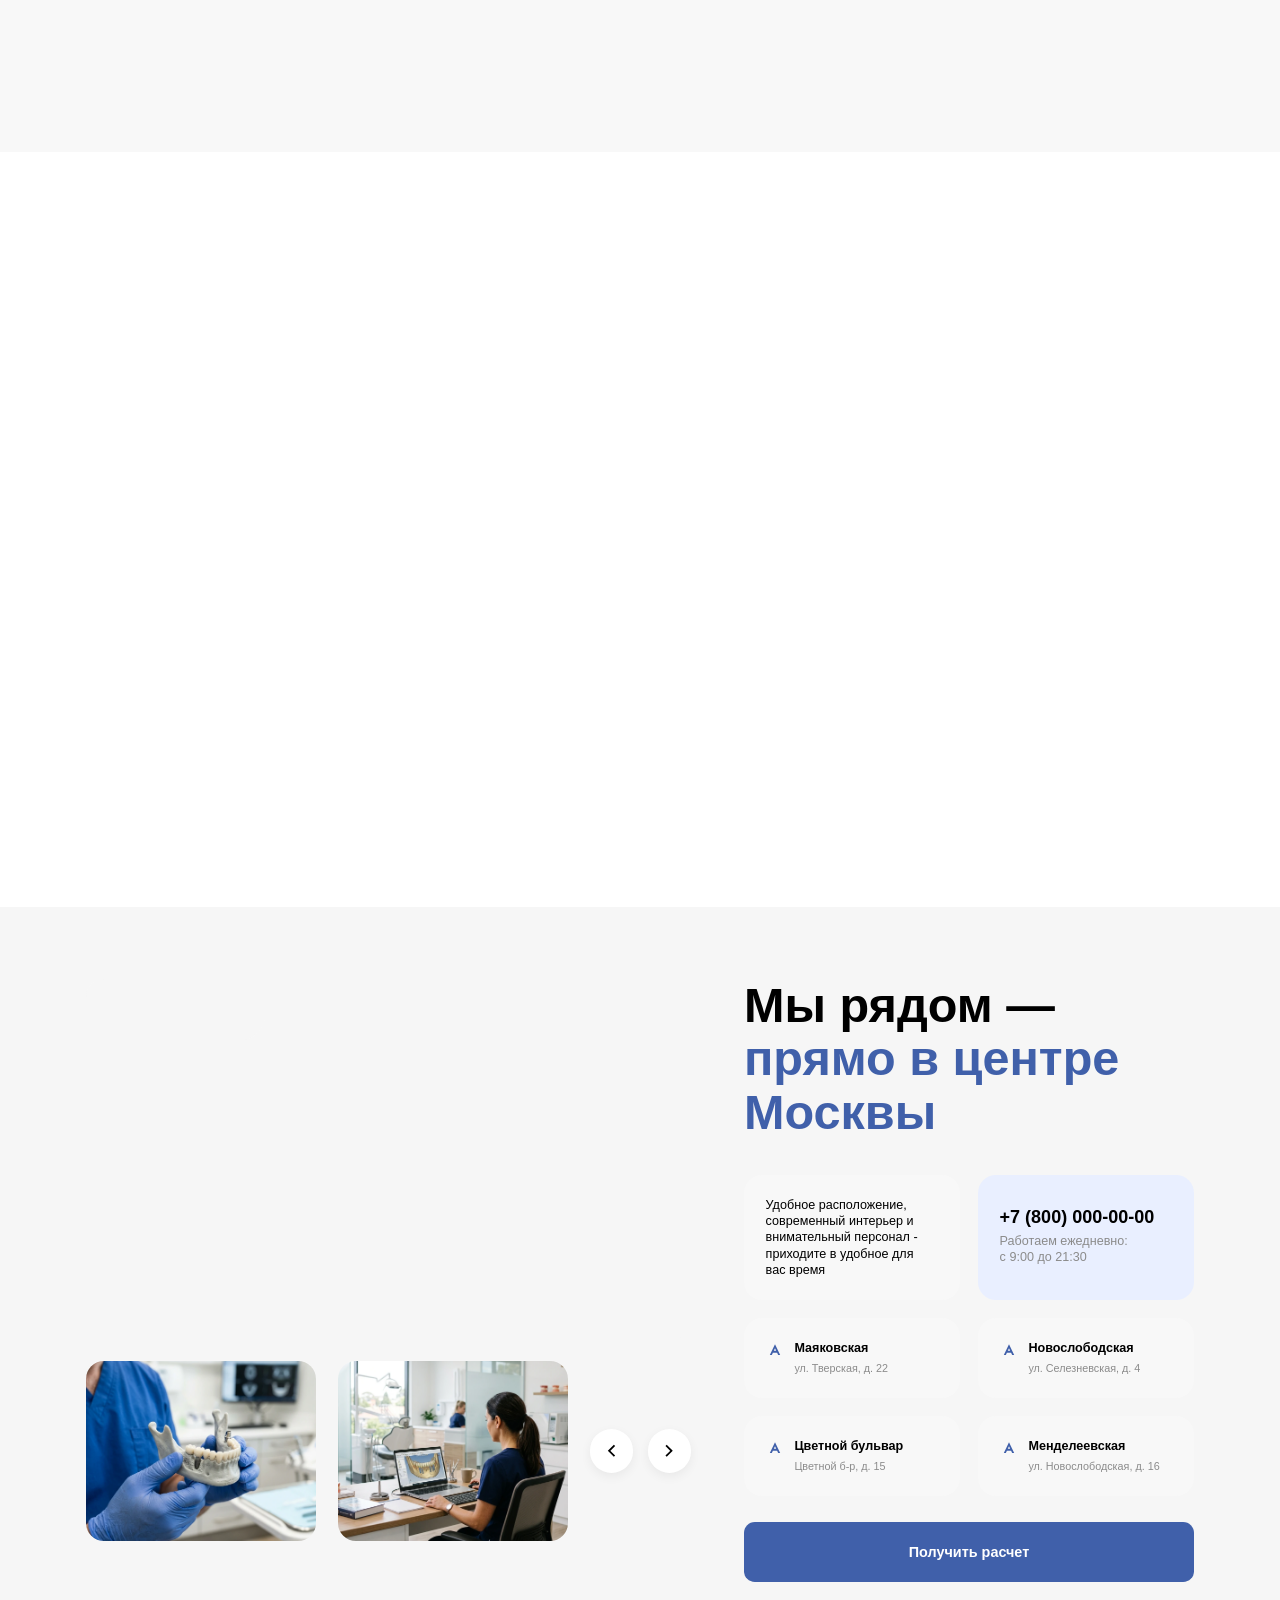
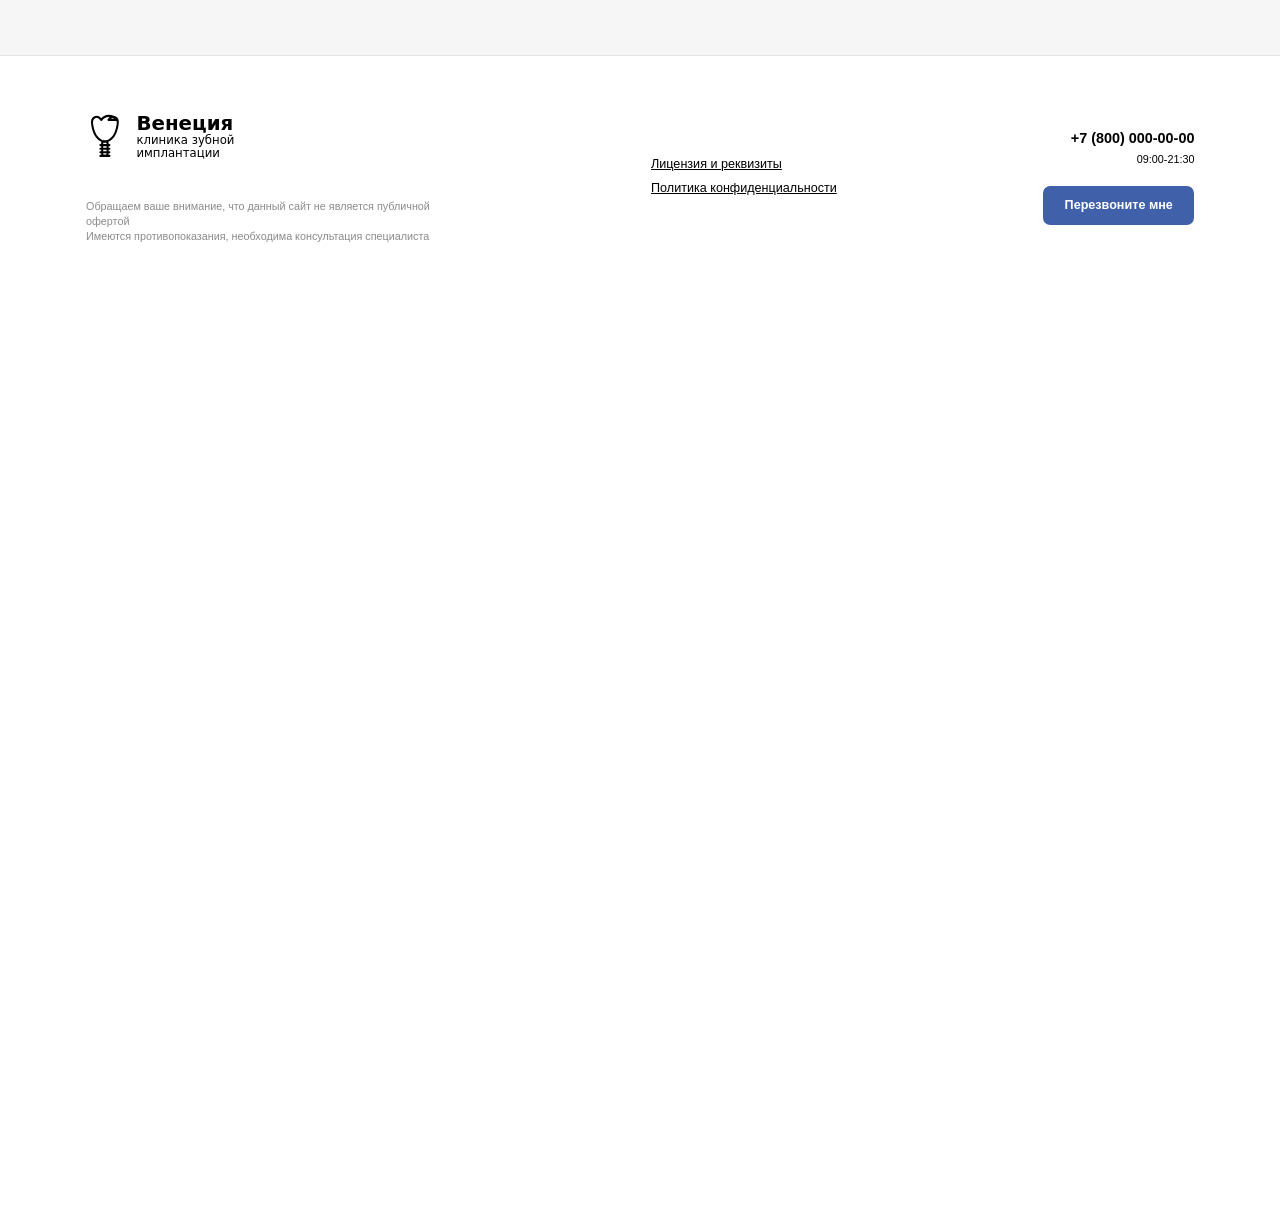
==== commit bd940ee9: "интерактив" ====
--- a/index.html
+++ b/index.html
@@ -11,7 +11,7 @@
   <meta content="index, follow" name="robots" />
   <link href="index.html" rel="canonical" />
   <title>Венеция — клиника зубной имплантации</title>
-  <link href="css/index.css?v=60" rel="stylesheet" />
+  <link href="css/index.css?v=64" rel="stylesheet" />
   <script>
     (function () {
       try { history.scrollRestoration = 'manual'; } catch (e) {}
--- a/css/index.css
+++ b/css/index.css
@@ -17,3 +17,4 @@
 @import 'components/footer.css';
 @import 'components/modal.css';
 @import 'components/reveal.css';
+@import 'interactions.css';
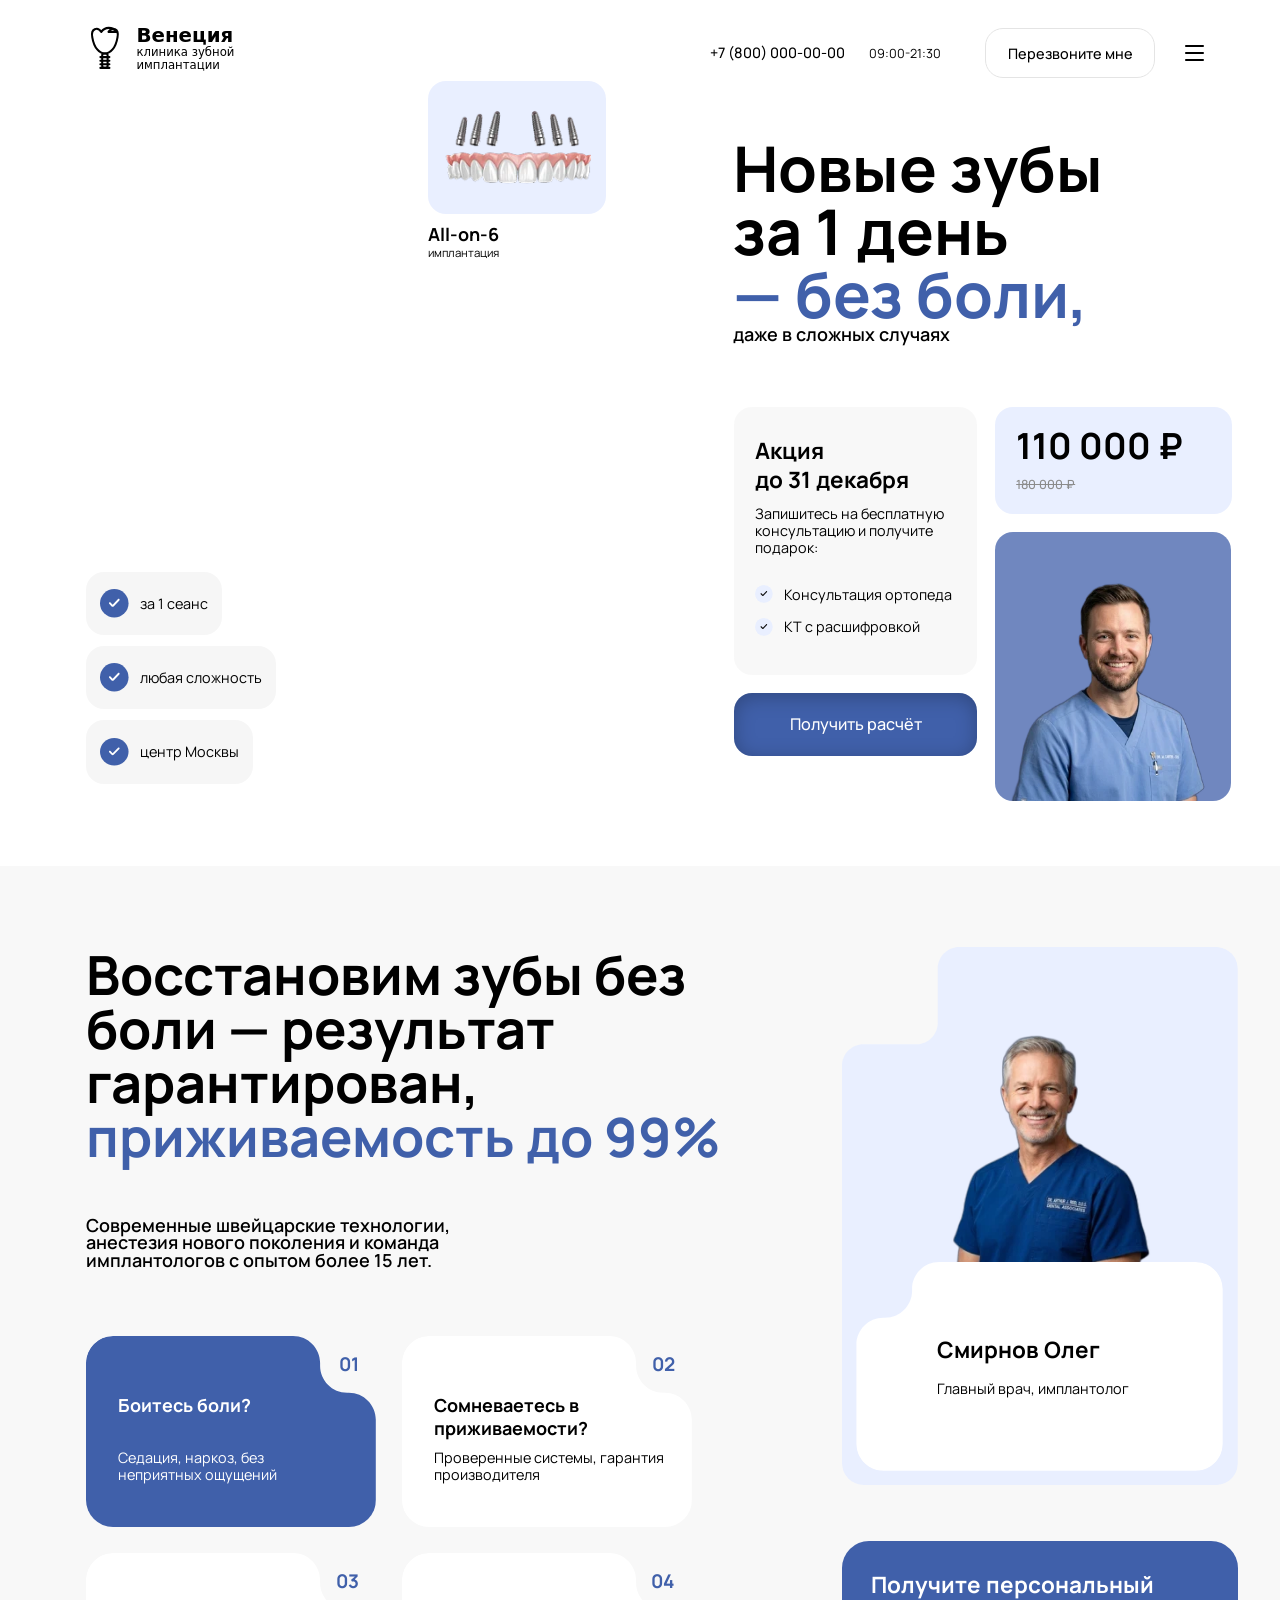
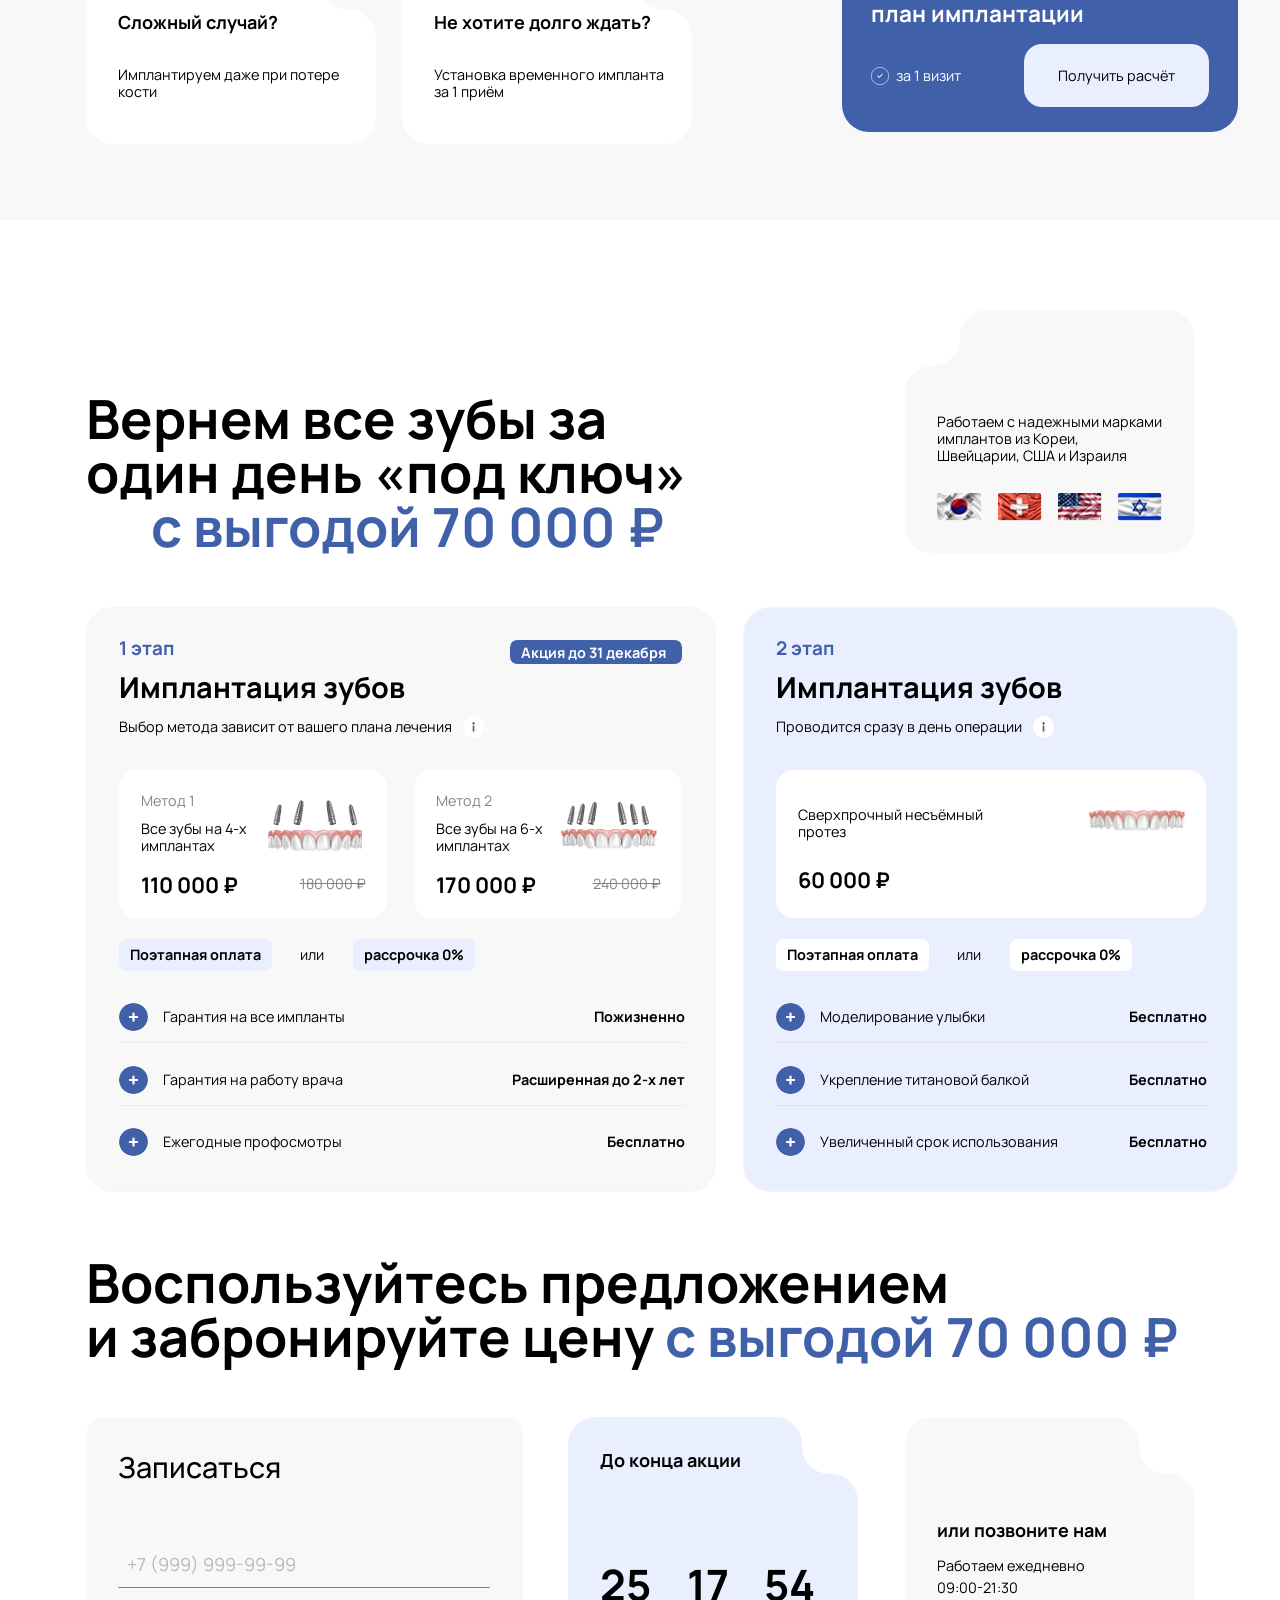
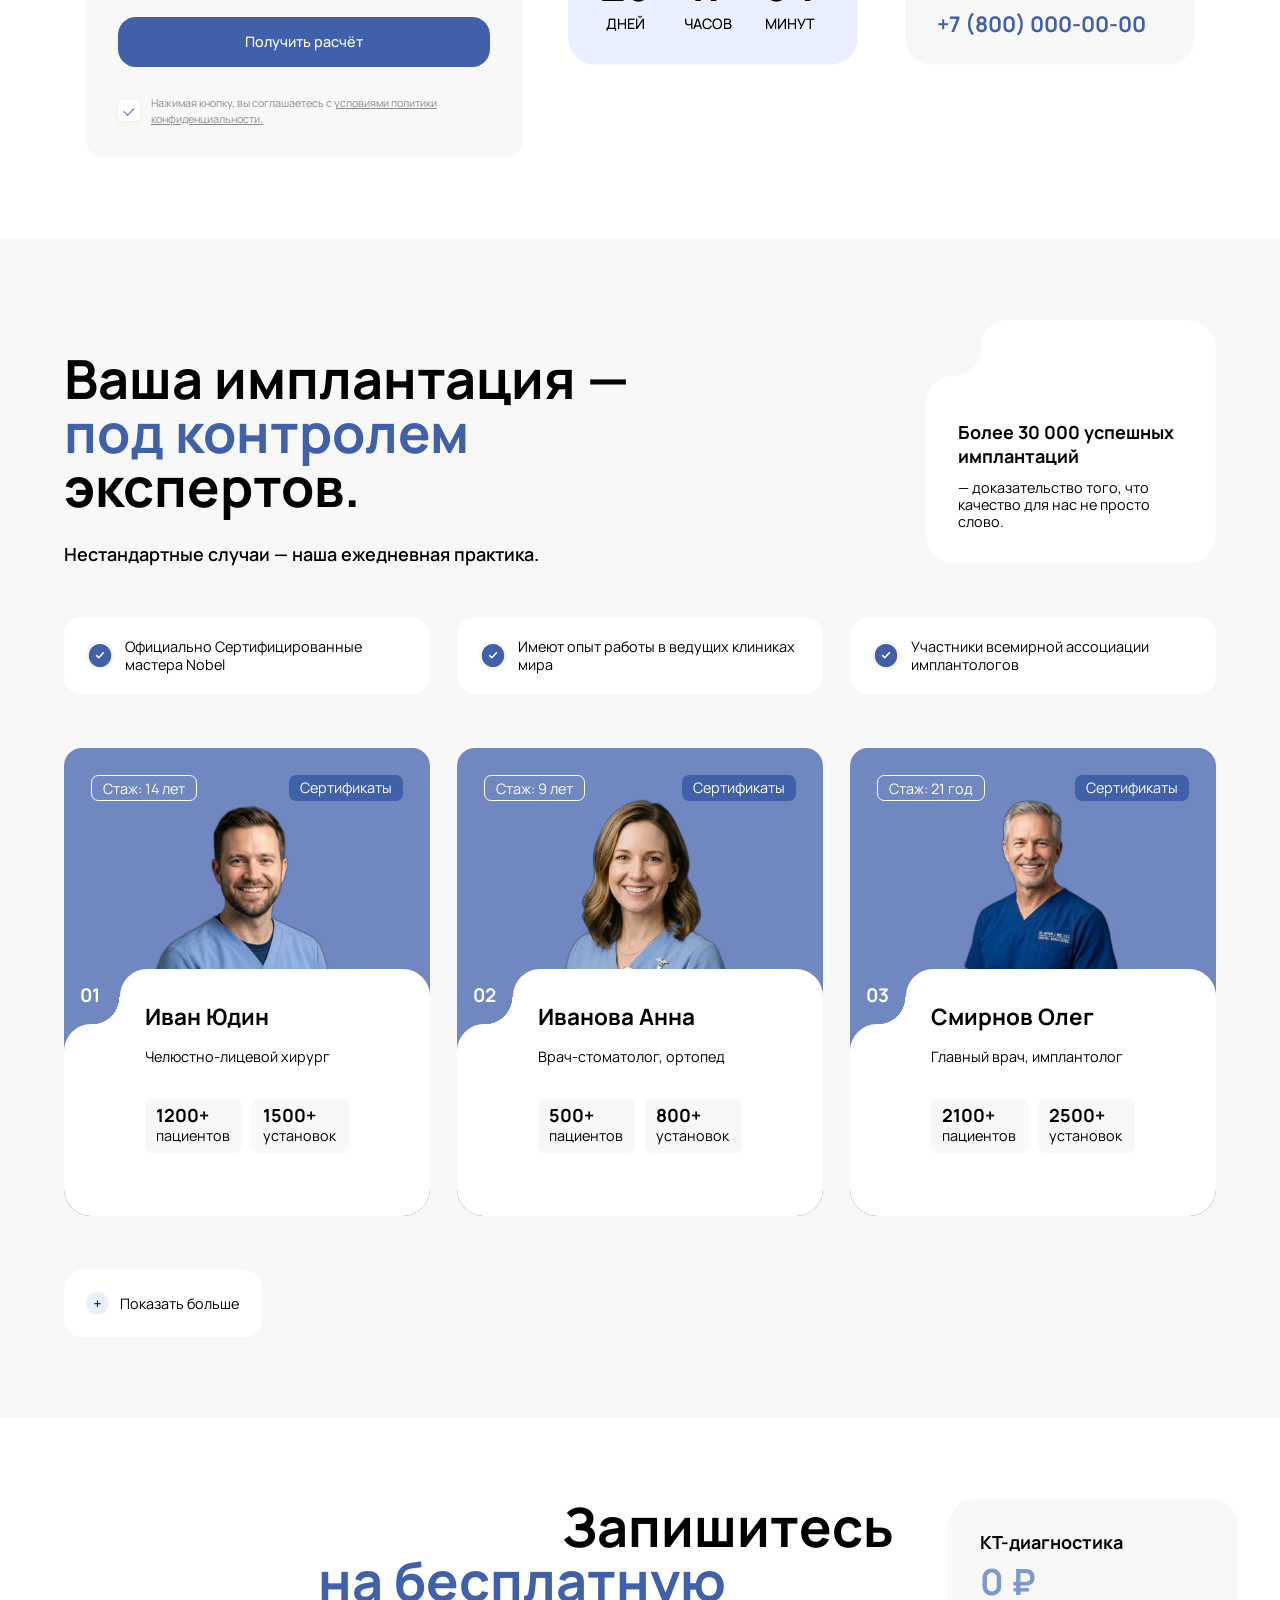
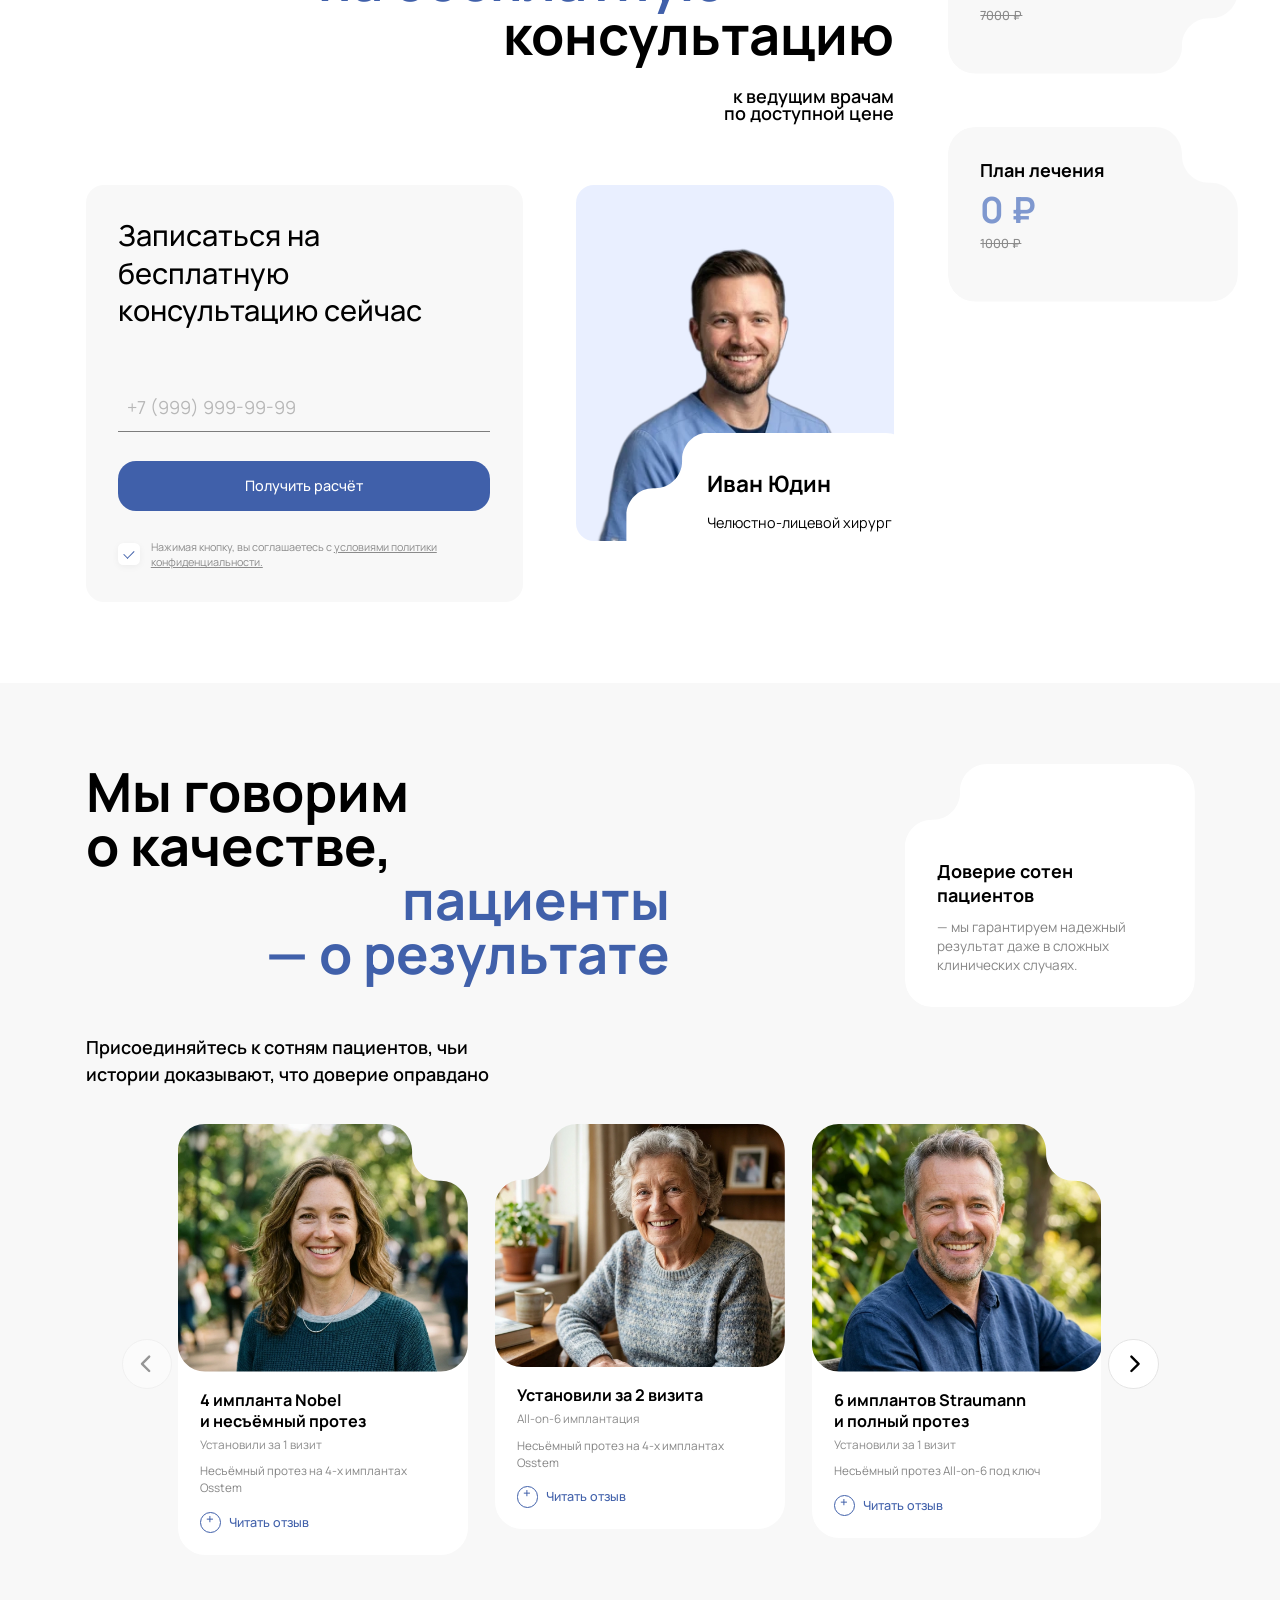
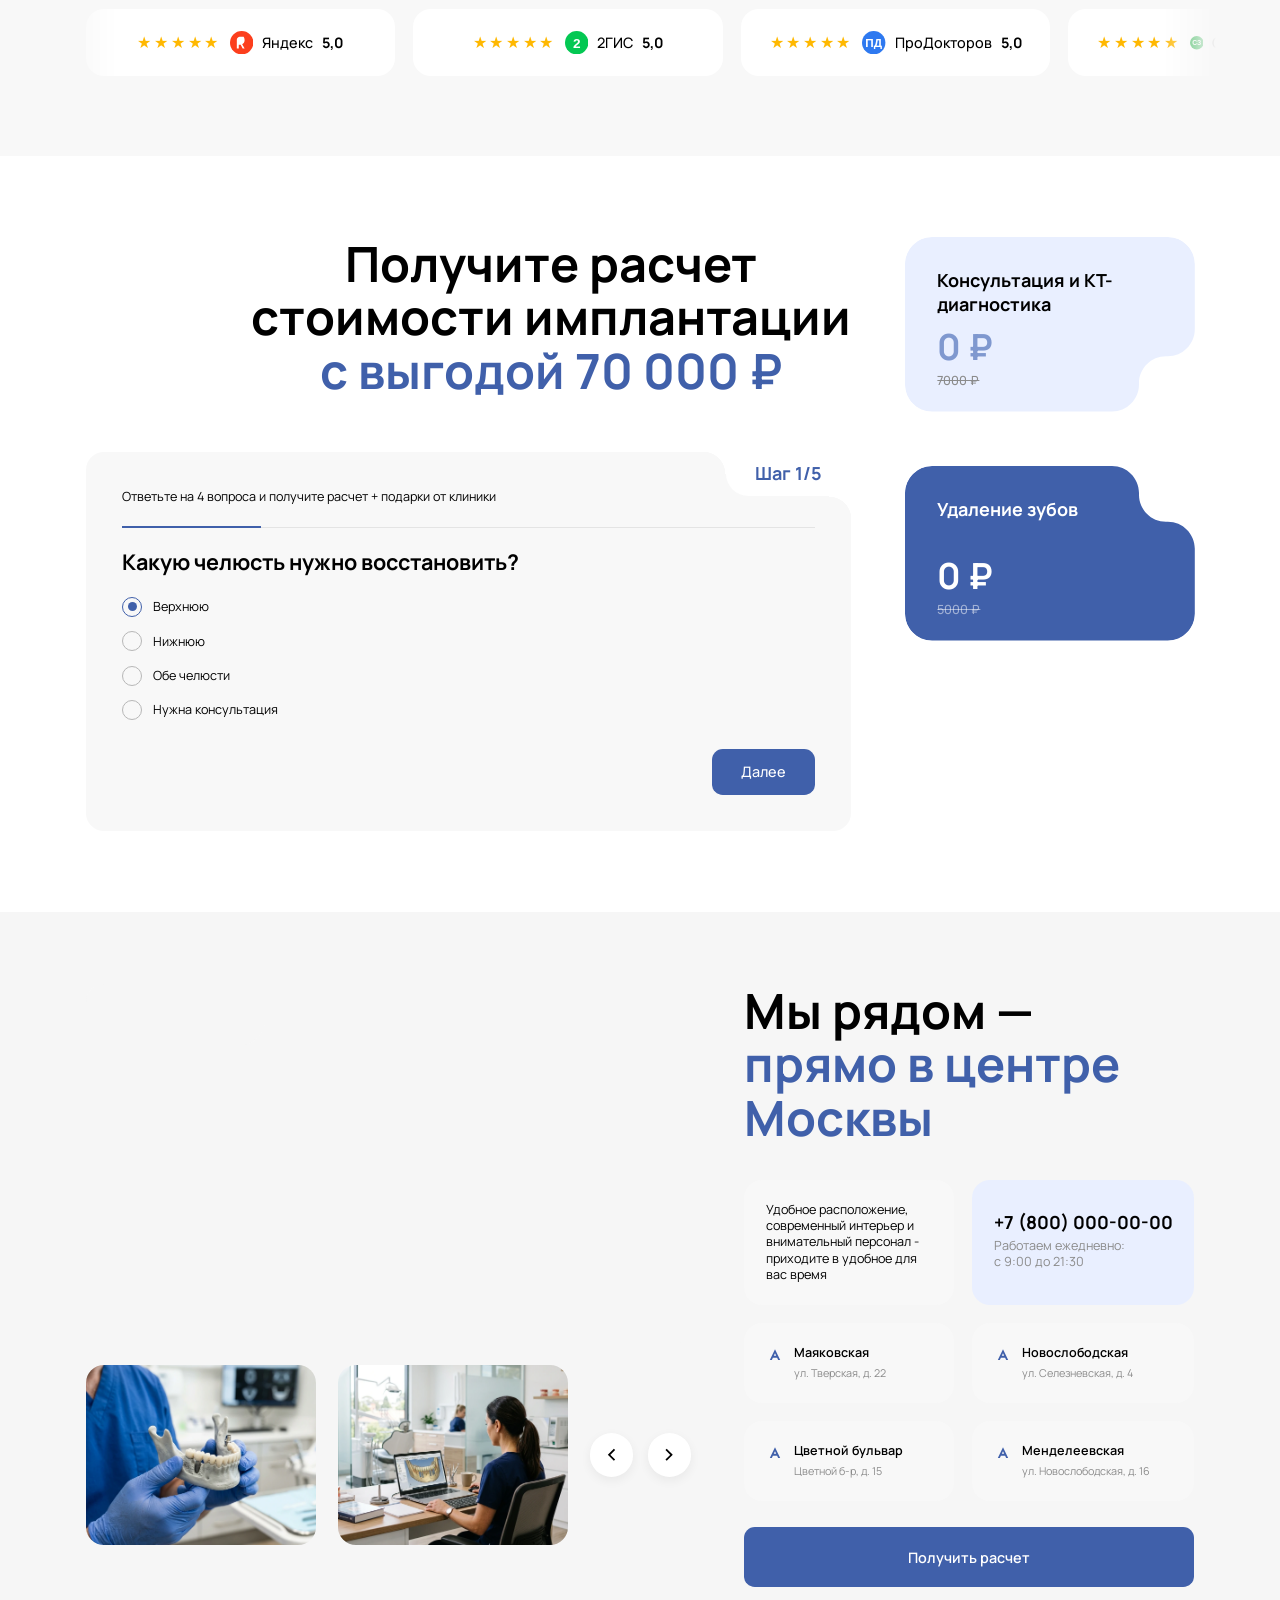
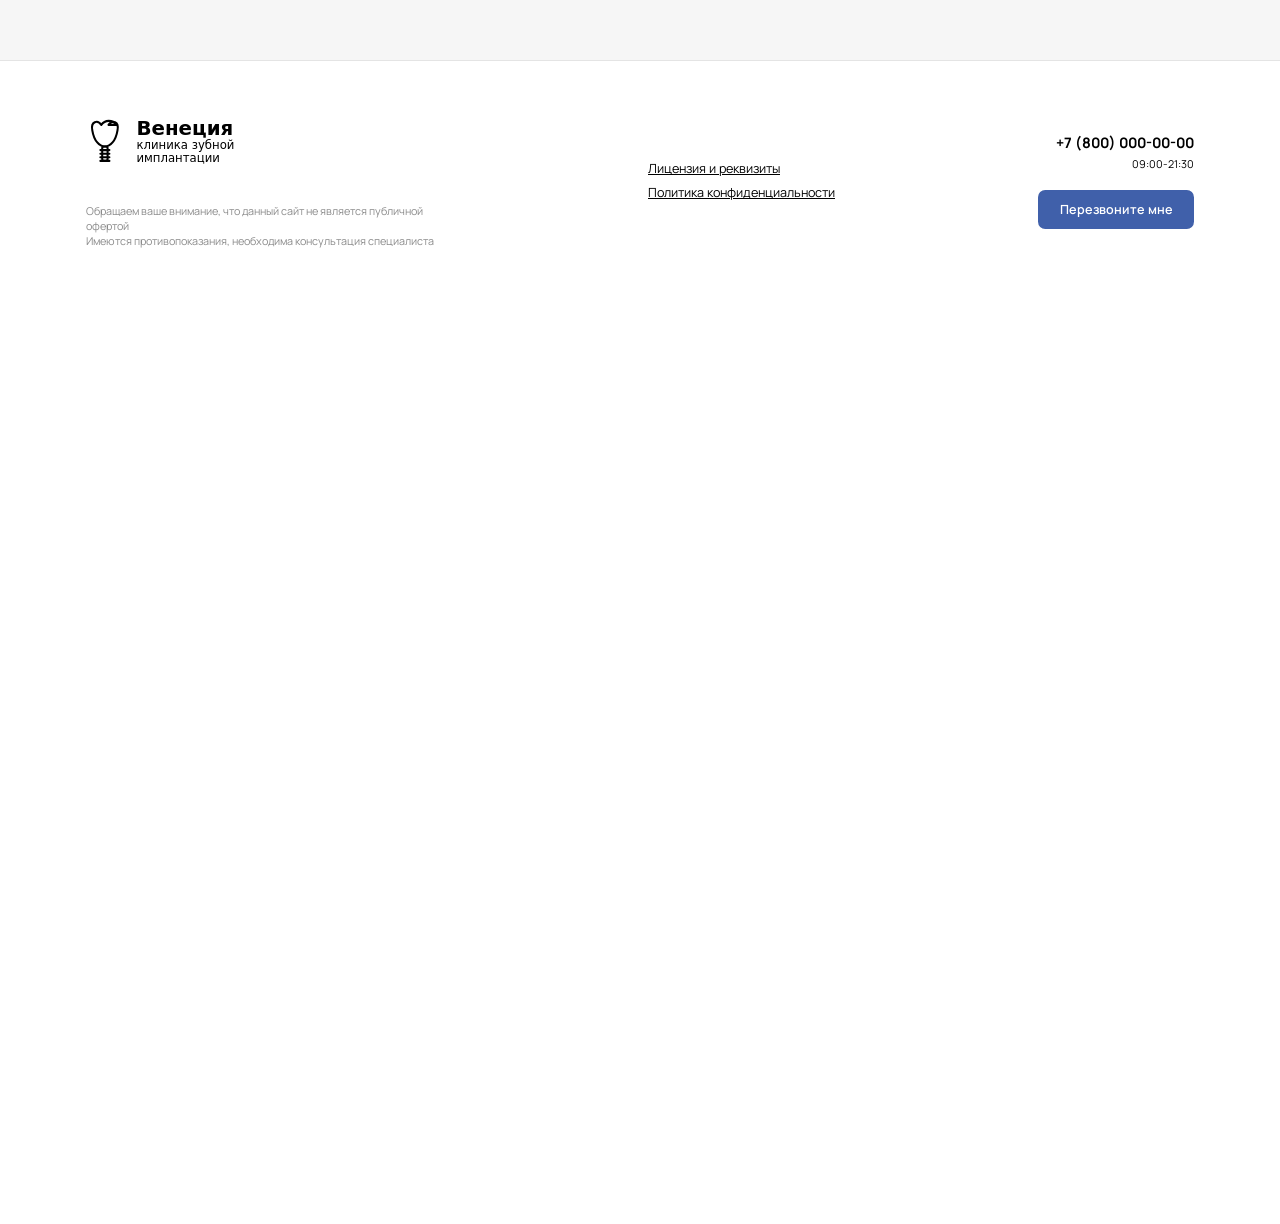
==== commit 2138f05a: "база готова" ====
--- a/index.html
+++ b/index.html
@@ -11,7 +11,10 @@
   <meta content="index, follow" name="robots" />
   <link href="index.html" rel="canonical" />
   <title>Венеция — клиника зубной имплантации</title>
-  <link href="css/index.css?v=64" rel="stylesheet" />
+  <link href="https://fonts.googleapis.com" rel="preconnect" />
+  <link crossorigin href="https://fonts.gstatic.com" rel="preconnect" />
+  <link href="https://fonts.googleapis.com/css2?family=Manrope:wght@400;500;600;700&display=swap" rel="stylesheet" />
+  <link href="css/index.css?v=66" rel="stylesheet" />
   <script>
     (function () {
       try { history.scrollRestoration = 'manual'; } catch (e) {}
@@ -22,10 +25,11 @@
       window.scrollTo(0, 0);
     })();
   </script>
-  <script src="js/main.js?v=61" type="module"></script>
+  <script src="js/main.js?v=66" type="module"></script>
 </head>
 
 <body>
+  <a class="skip-link" href="#main">Перейти к содержимому</a>
   <header class="header">
     <div class="container header__container">
       <a aria-label="Венеция — на главную" class="header__logo" href="index.html">
@@ -92,28 +96,29 @@
       <button class="header__nav-call" type="button">Перезвоните мне</button>
     </div>
   </nav>
-  <main class="main">
+  <main class="main" id="main">
     <section class="hero" id="hero">
       <div class="container hero__container">
         <div class="hero__mobile-photo" role="img" aria-label="Интерьер клиники Венеция"></div>
         <div class="hero__video-wrapper">
-          <div class="hero__video-mask" data-video-toggle="">
-            <video autoplay="" class="hero__video-media" loop="" muted="" playsinline="" preload="auto"
-              poster="images/photos/hero__video.webp" src="videos/hero__video.mp4">
+          <div class="hero__video-mask" data-video-toggle="" role="button" tabindex="0"
+            aria-label="Видео имплантации All-on-6. Нажмите, чтобы поставить на паузу или воспроизвести">
+            <video autoplay="" class="hero__video-media" loop="" muted="" playsinline="" preload="metadata"
+              poster="images/photos/hero__video.webp" src="videos/hero__video.mp4" aria-hidden="true">
             </video>
           </div>
           <div class="hero__video-preview-block">
-            <img alt="превью челюсть" class="hero__video-preview-img" src="images/photos/hero__video-preview.webp" />
+            <img aria-hidden="true" alt="" class="hero__video-preview-img" src="images/photos/hero__video-preview.webp" width="166" height="116" />
             <p class="hero__video-preview-text">All-on-6</p>
             <p class="hero__video-preview-text">имплантация</p>
           </div>
           <ul class="hero__video-list">
-            <li class="hero__video-item"><img alt="Hero  Video Item Icon"
-                src="images/icons/hero__video-item-icon.svg" />за 1 сеанс</li>
-            <li class="hero__video-item"><img alt="Hero  Video Item Icon"
-                src="images/icons/hero__video-item-icon.svg" />любая сложность</li>
-            <li class="hero__video-item"><img alt="Hero  Video Item Icon"
-                src="images/icons/hero__video-item-icon.svg" />центр Москвы</li>
+            <li class="hero__video-item"><img alt="" class="hero__video-item-icon" aria-hidden="true"
+                src="images/icons/hero__video-item-icon.svg" width="32" height="32" />за 1 сеанс</li>
+            <li class="hero__video-item"><img alt="" class="hero__video-item-icon" aria-hidden="true"
+                src="images/icons/hero__video-item-icon.svg" width="32" height="32" />любая сложность</li>
+            <li class="hero__video-item"><img alt="" class="hero__video-item-icon" aria-hidden="true"
+                src="images/icons/hero__video-item-icon.svg" width="32" height="32" />центр Москвы</li>
           </ul>
         </div>
         <div class="hero__info-wrapper">
@@ -127,11 +132,11 @@
               <h3 class="hero__info-action-title">Акция<br />до <span class="dynamic-promo-date">28 февраля</span></h3>
               <p class="hero__info-action-text">Запишитесь на бесплатную консультацию и получите подарок:</p>
               <ul class="hero__info-action-list">
-                <li class="hero__info-action-item"><img alt="Hero  Info Action Item Icon"
-                    src="images/icons/hero__info-action-item-icon.svg" />Консультация
+                <li class="hero__info-action-item"><img alt="" aria-hidden="true"
+                    src="images/icons/hero__info-action-item-icon.svg" width="20" height="20" />Консультация
                   ортопеда</li>
-                <li class="hero__info-action-item"><img alt="Hero  Info Action Item Icon"
-                    src="images/icons/hero__info-action-item-icon.svg" />КТ с
+                <li class="hero__info-action-item"><img alt="" aria-hidden="true"
+                    src="images/icons/hero__info-action-item-icon.svg" width="20" height="20" />КТ с
                   расшифровкой</li>
               </ul>
             </div>
@@ -185,7 +190,8 @@
         </div>
         <div class="result__media-wrapper">
           <div class="result__media-doctor">
-            <img alt="Expert 3" class="result__media-doctor-img" src="images/photos/expert_3.webp" />
+            <img alt="Смирнов Олег — главный врач, имплантолог" class="result__media-doctor-img" loading="lazy"
+              src="images/photos/expert_3.webp" width="342" height="335" />
             <div class="result__media-doctor-text">
               <h3>Смирнов Олег</h3>
               <p>Главный врач, имплантолог</p>
@@ -193,8 +199,8 @@
           </div>
           <div class="result__media-plan">
             <h3 class="result__media-plan-title">Получите персональный<br />план имплантации</h3>
-            <p class="result__media-plan-text"><img alt="Result  Media Plan Text Icon"
-                src="images/icons/result__media-plan-text-icon.svg" />за 1 визит</p>
+            <p class="result__media-plan-text"><img loading="lazy" decoding="async" alt="" aria-hidden="true"
+                src="images/icons/result__media-plan-text-icon.svg" width="20" height="20" />за 1 визит</p>
             <button class="result__media-button" type="button">
               Получить расчёт
             </button>
@@ -214,17 +220,17 @@
                 Израиля</p>
               <ul class="turnkey__countries-icons">
                 <li class="turnkey__countries-icon">
-                  <img alt="Корея" class="turnkey__countries-img" src="images/photos/turnkey__countries-korea.webp" />
+                  <img loading="lazy" decoding="async" alt="Корея" class="turnkey__countries-img" src="images/photos/turnkey__countries-korea.webp" />
                 </li>
                 <li class="turnkey__countries-icon">
-                  <img alt="Швейцария" class="turnkey__countries-img"
+                  <img loading="lazy" decoding="async" alt="Швейцария" class="turnkey__countries-img"
                     src="images/photos/turnkey__countries-switzerland.webp" />
                 </li>
                 <li class="turnkey__countries-icon">
-                  <img alt="США" class="turnkey__countries-img" src="images/photos/turnkey__countries-usa.webp" />
+                  <img loading="lazy" decoding="async" alt="США" class="turnkey__countries-img" src="images/photos/turnkey__countries-usa.webp" />
                 </li>
                 <li class="turnkey__countries-icon">
-                  <img alt="Израиль" class="turnkey__countries-img"
+                  <img loading="lazy" decoding="async" alt="Израиль" class="turnkey__countries-img"
                     src="images/photos/turnkey__countries-israel.webp" />
                 </li>
               </ul>
@@ -238,7 +244,7 @@
                 февраля</span></span>
             <h2 class="turnkey__implantation-title">Имплантация зубов</h2>
             <p class="turnkey__implantation-descr">Выбор метода зависит от вашего плана лечения
-              <img alt="Turnkey  Implantation Descr Img" class="turnkey__implantation-descr-img"
+              <img aria-hidden="true" loading="lazy" decoding="async" alt="" class="turnkey__implantation-descr-img"
                 src="images/photos/turnkey__implantation-descr-img.webp" />
             </p>
             <div class="turnkey__implantation-cards">
@@ -246,7 +252,7 @@
                 <span class="turnkey__implantation-card-number">Метод 1</span>
                 <p class="turnkey__implantation-card-text">Все зубы на 4-х имплантах</p>
                 <span class="turnkey__implantation-card-price">110 000 ₽</span>
-                <img alt="Turnkey  Implantation Card Img 1" class="turnkey__implantation-card-img"
+                <img loading="lazy" decoding="async" alt="Схема All-on-4" class="turnkey__implantation-card-img"
                   src="images/photos/turnkey__implantation-card-img-1.webp" />
                 <span class="turnkey__implantation-card-price--strike">180 000 ₽</span>
               </div>
@@ -254,7 +260,7 @@
                 <span class="turnkey__implantation-card-number">Метод 2</span>
                 <p class="turnkey__implantation-card-text">Все зубы на 6-х имплантах</p>
                 <span class="turnkey__implantation-card-price">170 000 ₽</span>
-                <img alt="Turnkey  Implantation Card Img 2" class="turnkey__implantation-card-img"
+                <img loading="lazy" decoding="async" alt="Схема All-on-6" class="turnkey__implantation-card-img"
                   src="images/photos/turnkey__implantation-card-img-2.webp" />
                 <span class="turnkey__implantation-card-price--strike">240 000 ₽</span>
               </div>
@@ -266,19 +272,19 @@
             </div>
             <ul class="turnkey__implantation-plus-list">
               <li class="turnkey__implantation-plus-item">
-                <img alt="Turnkey  Implantacion Plus Icon" class="turnkey__implantation-plus-icon"
+                <img aria-hidden="true" loading="lazy" decoding="async" alt="" class="turnkey__implantation-plus-icon"
                   src="images/icons/turnkey__implantacion-plus-icon.svg" />
                 <p class="turnkey__implantation-plus-title">Гарантия на все импланты</p>
                 <p class="turnkey__implantation-plus-descr">Пожизненно</p>
               </li>
               <li class="turnkey__implantation-plus-item">
-                <img alt="Turnkey  Implantacion Plus Icon" class="turnkey__implantation-plus-icon"
+                <img aria-hidden="true" loading="lazy" decoding="async" alt="" class="turnkey__implantation-plus-icon"
                   src="images/icons/turnkey__implantacion-plus-icon.svg" />
                 <p class="turnkey__implantation-plus-title">Гарантия на работу врача</p>
                 <p class="turnkey__implantation-plus-descr">Расширенная до 2-х лет</p>
               </li>
               <li class="turnkey__implantation-plus-item">
-                <img alt="Turnkey  Implantacion Plus Icon" class="turnkey__implantation-plus-icon"
+                <img aria-hidden="true" loading="lazy" decoding="async" alt="" class="turnkey__implantation-plus-icon"
                   src="images/icons/turnkey__implantacion-plus-icon.svg" />
                 <p class="turnkey__implantation-plus-title">Ежегодные профосмотры</p>
                 <p class="turnkey__implantation-plus-descr">Бесплатно</p>
@@ -289,13 +295,13 @@
             <span class="turnkey__prosthetics-phase-number">2 этап</span>
             <h2 class="turnkey__prosthetics-title">Имплантация зубов</h2>
             <p class="turnkey__prosthetics-descr">Проводится сразу в день операции
-              <img alt="Turnkey  Implantation Descr Img" class="turnkey__implantation-descr-img"
+              <img aria-hidden="true" loading="lazy" decoding="async" alt="" class="turnkey__implantation-descr-img"
                 src="images/photos/turnkey__implantation-descr-img.webp" />
             </p>
             <div class="turnkey__prosthetics-card">
               <p class="turnkey__prosthetics-card-text">Сверхпрочный несъёмный протез</p>
               <span class="turnkey__prosthetics-card-price">60 000 ₽</span>
-              <img alt="Turnkey  Prosthetics Card Img" class="turnkey__prosthetics-card-img"
+              <img loading="lazy" decoding="async" alt="Несъёмный протез" class="turnkey__prosthetics-card-img"
                 src="images/photos/turnkey__prosthetics-card-img.webp" />
             </div>
             <div class="turnkey__prosthetics-choice-payment">
@@ -305,19 +311,19 @@
             </div>
             <ul class="turnkey__prosthetics-plus-list">
               <li class="turnkey__prosthetics-plus-item">
-                <img alt="Turnkey  Implantacion Plus Icon" class="turnkey__prosthetics-plus-icon"
+                <img aria-hidden="true" loading="lazy" decoding="async" alt="" class="turnkey__prosthetics-plus-icon"
                   src="images/icons/turnkey__implantacion-plus-icon.svg" />
                 <p class="turnkey__prosthetics-plus-title">Моделирование улыбки</p>
                 <p class="turnkey__prosthetics-plus-descr">Бесплатно</p>
               </li>
               <li class="turnkey__prosthetics-plus-item">
-                <img alt="Turnkey  Implantacion Plus Icon" class="turnkey__prosthetics-plus-icon"
+                <img aria-hidden="true" loading="lazy" decoding="async" alt="" class="turnkey__prosthetics-plus-icon"
                   src="images/icons/turnkey__implantacion-plus-icon.svg" />
                 <p class="turnkey__prosthetics-plus-title">Укрепление титановой балкой</p>
                 <p class="turnkey__prosthetics-plus-descr">Бесплатно</p>
               </li>
               <li class="turnkey__prosthetics-plus-item">
-                <img alt="Turnkey  Implantacion Plus Icon" class="turnkey__prosthetics-plus-icon"
+                <img aria-hidden="true" loading="lazy" decoding="async" alt="" class="turnkey__prosthetics-plus-icon"
                   src="images/icons/turnkey__implantacion-plus-icon.svg" />
                 <p class="turnkey__prosthetics-plus-title">Увеличенный срок использования</p>
                 <p class="turnkey__prosthetics-plus-descr">Бесплатно</p>
@@ -388,13 +394,13 @@
         </div>
         <div class="experts__middle">
           <ul class="experts__middle-list">
-            <li class="experts__middle-item"><img alt="Experts  Midle Item Img" class="experts__middle-item-img"
+            <li class="experts__middle-item"><img aria-hidden="true" loading="lazy" decoding="async" alt="" class="experts__middle-item-img"
                 src="images/icons/experts__midle-item-img.svg" />
               Официально Сертифицированные мастера Nobel</li>
-            <li class="experts__middle-item"><img alt="Experts  Midle Item Img" class="experts__middle-item-img"
+            <li class="experts__middle-item"><img aria-hidden="true" loading="lazy" decoding="async" alt="" class="experts__middle-item-img"
                 src="images/icons/experts__midle-item-img.svg" />
               Имеют опыт работы в ведущих клиниках мира</li>
-            <li class="experts__middle-item"><img alt="Experts  Midle Item Img" class="experts__middle-item-img"
+            <li class="experts__middle-item"><img aria-hidden="true" loading="lazy" decoding="async" alt="" class="experts__middle-item-img"
                 src="images/icons/experts__midle-item-img.svg" />
               Участники всемирной ассоциации имплантологов</li>
           </ul>
@@ -406,7 +412,7 @@
                 <p>Стаж: 14 лет</p>
                 <p>Сертификаты</p>
               </div>
-              <img alt="Expert 1" class="experts__bottom-img" src="images/photos/expert_1.webp" />
+              <img loading="lazy" decoding="async" alt="Иван Юдин — челюстно-лицевой хирург" class="experts__bottom-img" src="images/photos/expert_1.webp" />
               <span class="experts__bottom-number">01</span>
               <div class="experts__bottom-bottom-mask">
                 <div class="experts__card-bg-high"></div>
@@ -433,7 +439,7 @@
                 <p>Стаж: 9 лет</p>
                 <p>Сертификаты</p>
               </div>
-              <img alt="Expert 2" class="experts__bottom-img" src="images/photos/expert_2.webp" />
+              <img loading="lazy" decoding="async" alt="Иванова Анна — врач-стоматолог, ортопед" class="experts__bottom-img" src="images/photos/expert_2.webp" />
               <span class="experts__bottom-number">02</span>
               <div class="experts__bottom-bottom-mask">
                 <div class="experts__card-bg-high"></div>
@@ -460,7 +466,7 @@
                 <p>Стаж: 21 год</p>
                 <p>Сертификаты</p>
               </div>
-              <img alt="Expert 3" class="experts__bottom-img" src="images/photos/expert_3.webp" />
+              <img loading="lazy" decoding="async" alt="Смирнов Олег — главный врач, имплантолог" class="experts__bottom-img" src="images/photos/expert_3.webp" />
               <span class="experts__bottom-number">03</span>
               <div class="experts__bottom-bottom-mask">
                 <div class="experts__card-bg-high"></div>
@@ -487,7 +493,7 @@
                 <p>Стаж: 11 лет</p>
                 <p>Сертификаты</p>
               </div>
-              <img alt="Expert 4" class="experts__bottom-img" src="images/photos/expert_4.webp" />
+              <img loading="lazy" decoding="async" alt="Козлова Мария — стоматолог-терапевт" class="experts__bottom-img" src="images/photos/expert_4.webp" />
               <span class="experts__bottom-number">04</span>
               <div class="experts__bottom-bottom-mask">
                 <div class="experts__card-bg-high"></div>
@@ -514,7 +520,7 @@
                 <p>Стаж: 16 лет</p>
                 <p>Сертификаты</p>
               </div>
-              <img alt="Expert 5" class="experts__bottom-img" src="images/photos/expert_5.webp" />
+              <img loading="lazy" decoding="async" alt="Васильев Игорь — врач-ортодонт" class="experts__bottom-img" src="images/photos/expert_5.webp" />
               <span class="experts__bottom-number">05</span>
               <div class="experts__bottom-bottom-mask">
                 <div class="experts__card-bg-high"></div>
@@ -541,7 +547,7 @@
                 <p>Стаж: 25 лет</p>
                 <p>Сертификаты</p>
               </div>
-              <img alt="Expert 6" class="experts__bottom-img" src="images/photos/expert_6.webp" />
+              <img loading="lazy" decoding="async" alt="Попова Елена — пародонтолог" class="experts__bottom-img" src="images/photos/expert_6.webp" />
               <span class="experts__bottom-number">06</span>
               <div class="experts__bottom-bottom-mask">
                 <div class="experts__card-bg-high"></div>
@@ -565,7 +571,7 @@
             </li>
           </ul>
           <button class="experts__bottom-button" id="experts-show-more" type="button">
-            <img alt="Experts  Bottom Button" class="experts__bottom-button-img"
+            <img aria-hidden="true" loading="lazy" decoding="async" alt="" class="experts__bottom-button-img"
               src="images/icons/experts__bottom-button.svg" />Показать больше
           </button>
         </div>
@@ -652,7 +658,7 @@
             <div class="reviews__cards-wrapper">
               <ul class="reviews__cards-list" id="reviews-cards-list">
                 <li class="reviews__card">
-                  <img alt="Пациентка клиники Венеция" class="reviews__card-photo"
+                  <img loading="lazy" decoding="async" alt="Пациентка клиники Венеция" class="reviews__card-photo"
                     src="images/photos/reviews__card-photo-1.webp" />
                   <div class="reviews__card-body">
                     <h3 class="reviews__card-title">4 импланта Nobel<br />и несъёмный протез</h3>
@@ -670,7 +676,7 @@
                   </div>
                 </li>
                 <li class="reviews__card">
-                  <img alt="Пациентка клиники Венеция" class="reviews__card-photo"
+                  <img loading="lazy" decoding="async" alt="Пациентка клиники Венеция" class="reviews__card-photo"
                     src="images/photos/reviews__card-photo-2.webp" />
                   <div class="reviews__card-body">
                     <h3 class="reviews__card-title">Установили за 2 визита</h3>
@@ -688,7 +694,7 @@
                   </div>
                 </li>
                 <li class="reviews__card">
-                  <img alt="Пациент клиники Венеция" class="reviews__card-photo"
+                  <img loading="lazy" decoding="async" alt="Пациент клиники Венеция" class="reviews__card-photo"
                     src="images/photos/reviews__card-photo-3.webp" />
                   <div class="reviews__card-body">
                     <h3 class="reviews__card-title">6 имплантов Straumann<br />и полный протез</h3>
@@ -705,7 +711,7 @@
                   </div>
                 </li>
                 <li class="reviews__card">
-                  <img alt="Пациентка клиники Венеция" class="reviews__card-photo"
+                  <img loading="lazy" decoding="async" alt="Пациентка клиники Венеция" class="reviews__card-photo"
                     src="images/photos/reviews__card-photo-4.webp" />
                   <div class="reviews__card-body">
                     <h3 class="reviews__card-title">Эстетическая<br />реставрация</h3>
@@ -723,7 +729,7 @@
                   </div>
                 </li>
                 <li class="reviews__card">
-                  <img alt="Пациент клиники Венеция" class="reviews__card-photo"
+                  <img loading="lazy" decoding="async" alt="Пациент клиники Венеция" class="reviews__card-photo"
                     src="images/photos/reviews__card-photo-5.webp" />
                   <div class="reviews__card-body">
                     <h3 class="reviews__card-title">Сложное<br />удаление зуба</h3>
@@ -741,7 +747,7 @@
                   </div>
                 </li>
                 <li class="reviews__card">
-                  <img alt="Пациент клиники Венеция" class="reviews__card-photo"
+                  <img loading="lazy" decoding="async" alt="Пациент клиники Венеция" class="reviews__card-photo"
                     src="images/photos/reviews__card-photo-6.webp" />
                   <div class="reviews__card-body">
                     <h3 class="reviews__card-title">Протезирование<br />на имплантах</h3>
@@ -899,21 +905,20 @@
         </div>
       </div>
     </section>
-    <script src="https://api-maps.yandex.ru/2.1/?lang=ru_RU" type="text/javascript"></script>
     <section class="contacts" id="contacts">
       <div class="container contacts__container">
         <div class="contacts__media">
           <div class="contacts__map-wrapper">
             <div class="contacts__map-cutout"></div>
-            <div class="contacts__map" id="contacts-map"></div>
+            <div class="contacts__map" id="contacts-map" role="region" aria-label="Карта клиник Венеция на Яндекс.Картах"></div>
           </div>
           <div class="contacts__gallery">
             <div class="contacts__gallery-slides" id="contacts-gallery">
-              <img alt="Клиника 1" class="contacts__gallery-img active" src="images/photos/clinic_1.webp" />
-              <img alt="Клиника 2" class="contacts__gallery-img" src="images/photos/clinic_2.webp" />
-              <img alt="Клиника 3" class="contacts__gallery-img" src="images/photos/new_clinic_1.webp" />
-              <img alt="Клиника 4" class="contacts__gallery-img" src="images/photos/new_clinic_2.webp" />
-              <img alt="Клиника 5" class="contacts__gallery-img" src="images/photos/new_clinic_3.webp" />
+              <img loading="lazy" decoding="async" alt="Интерьер клиники Венеция, фото 1" class="contacts__gallery-img active" src="images/photos/clinic_1.webp" />
+              <img loading="lazy" decoding="async" alt="Интерьер клиники Венеция, фото 2" class="contacts__gallery-img" src="images/photos/clinic_2.webp" />
+              <img loading="lazy" decoding="async" alt="Интерьер клиники Венеция, фото 3" class="contacts__gallery-img" src="images/photos/new_clinic_1.webp" />
+              <img loading="lazy" decoding="async" alt="Интерьер клиники Венеция, фото 4" class="contacts__gallery-img" src="images/photos/new_clinic_2.webp" />
+              <img loading="lazy" decoding="async" alt="Интерьер клиники Венеция, фото 5" class="contacts__gallery-img" src="images/photos/new_clinic_3.webp" />
             </div>
             <div class="contacts__gallery-controls">
               <button aria-label="Предыдущее фото" class="contacts__gallery-btn prev" id="contacts-prev">
